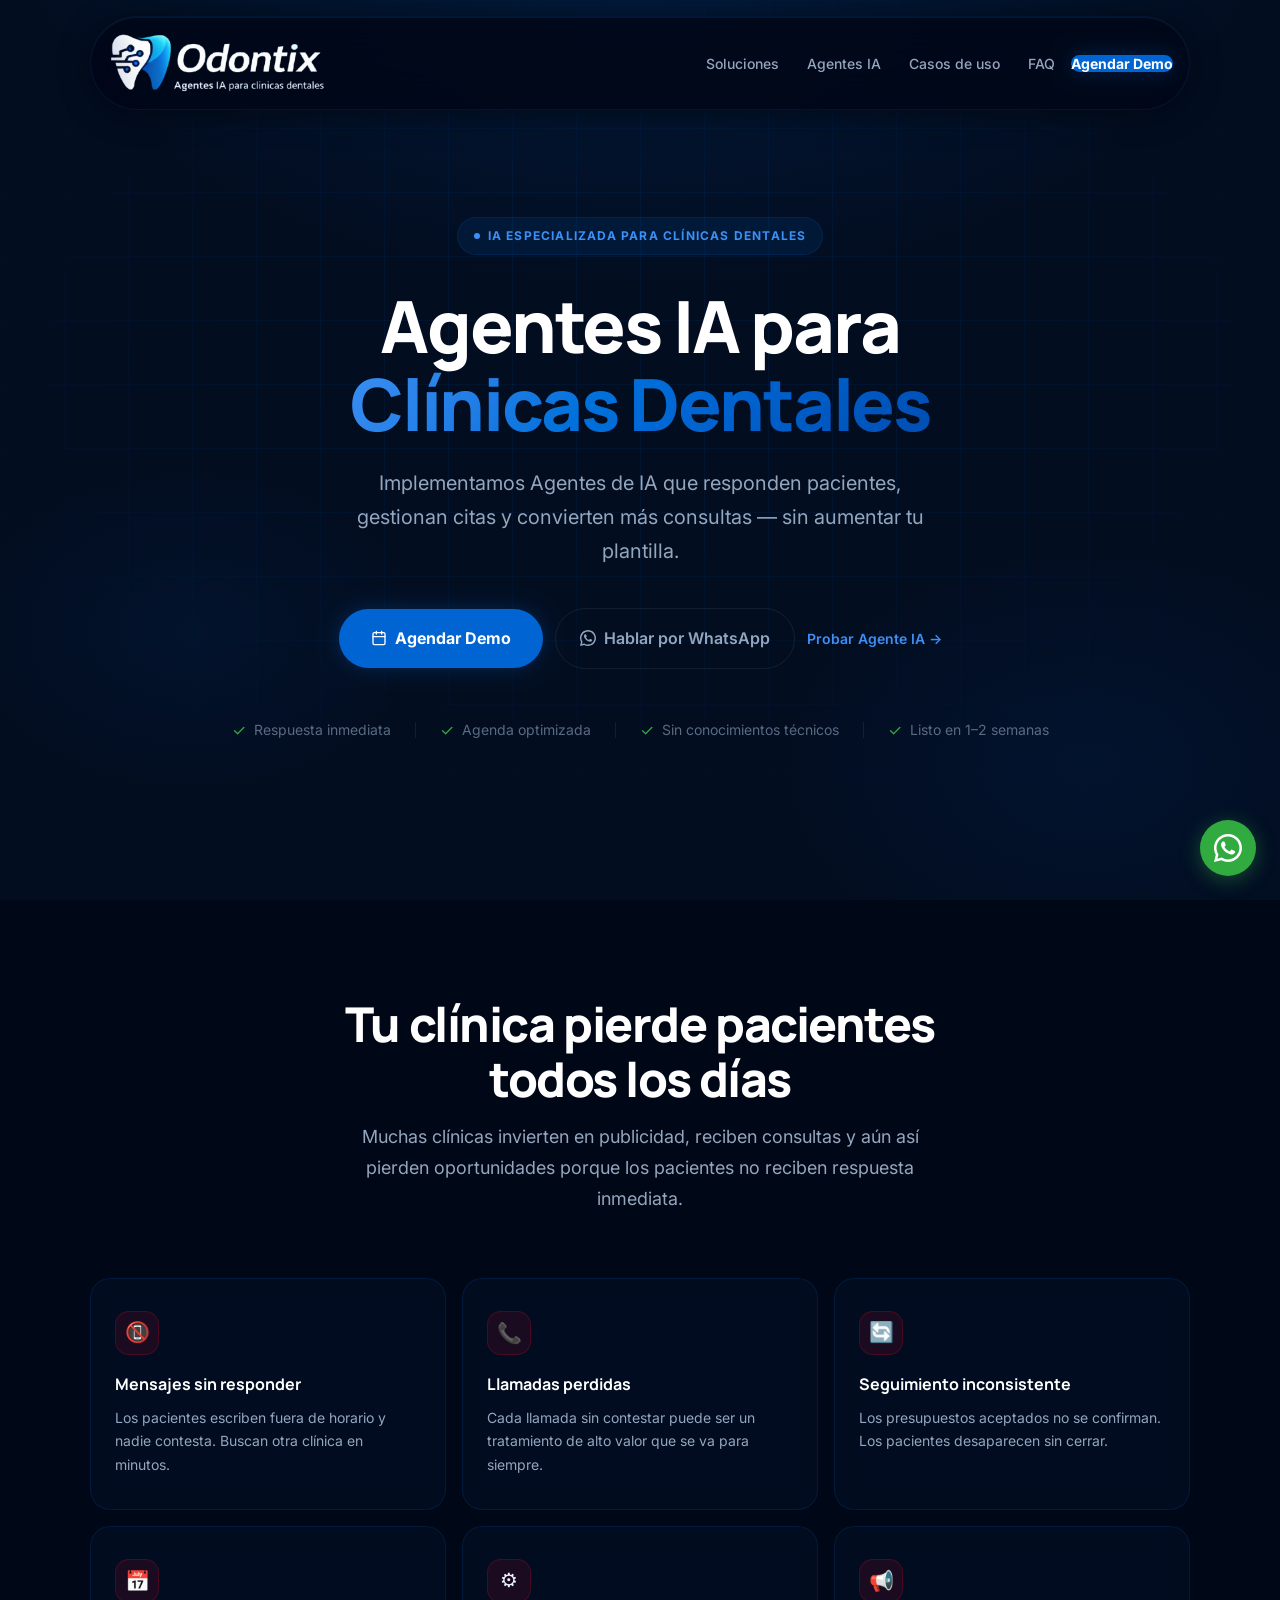
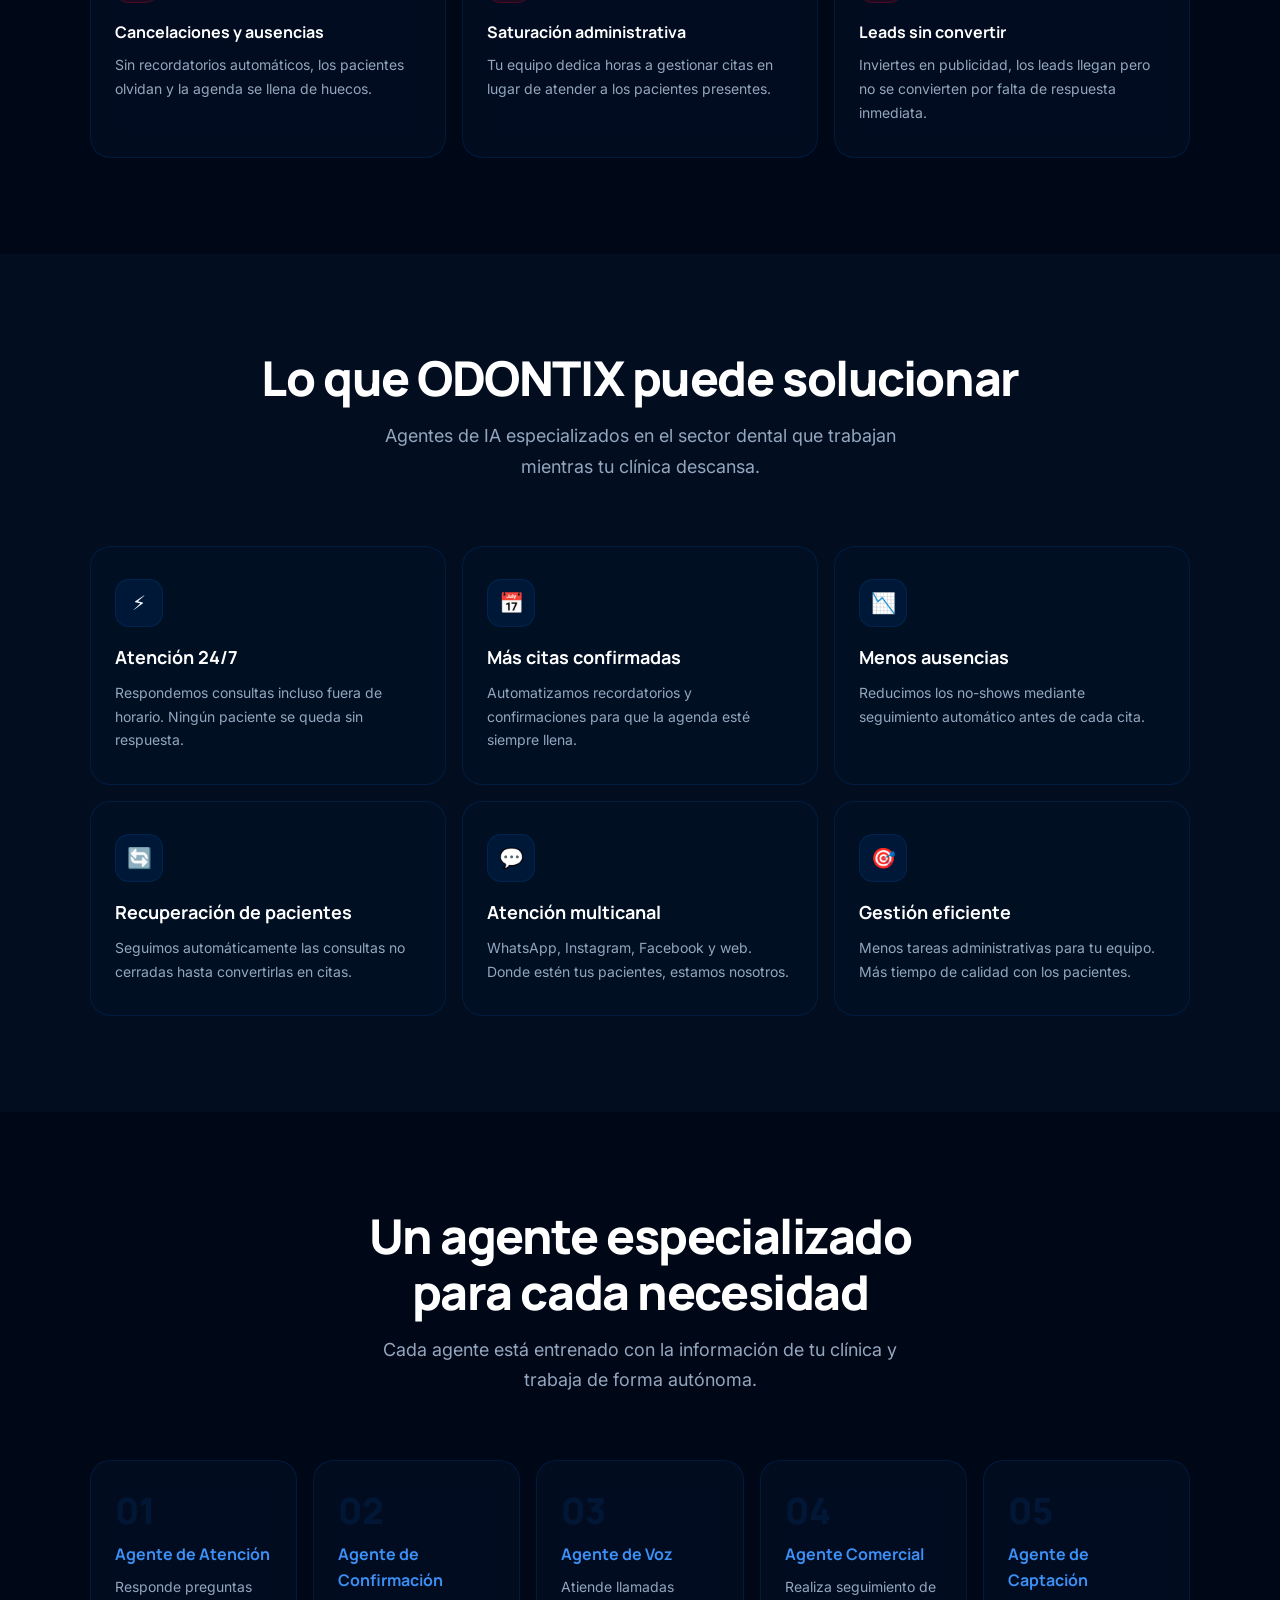
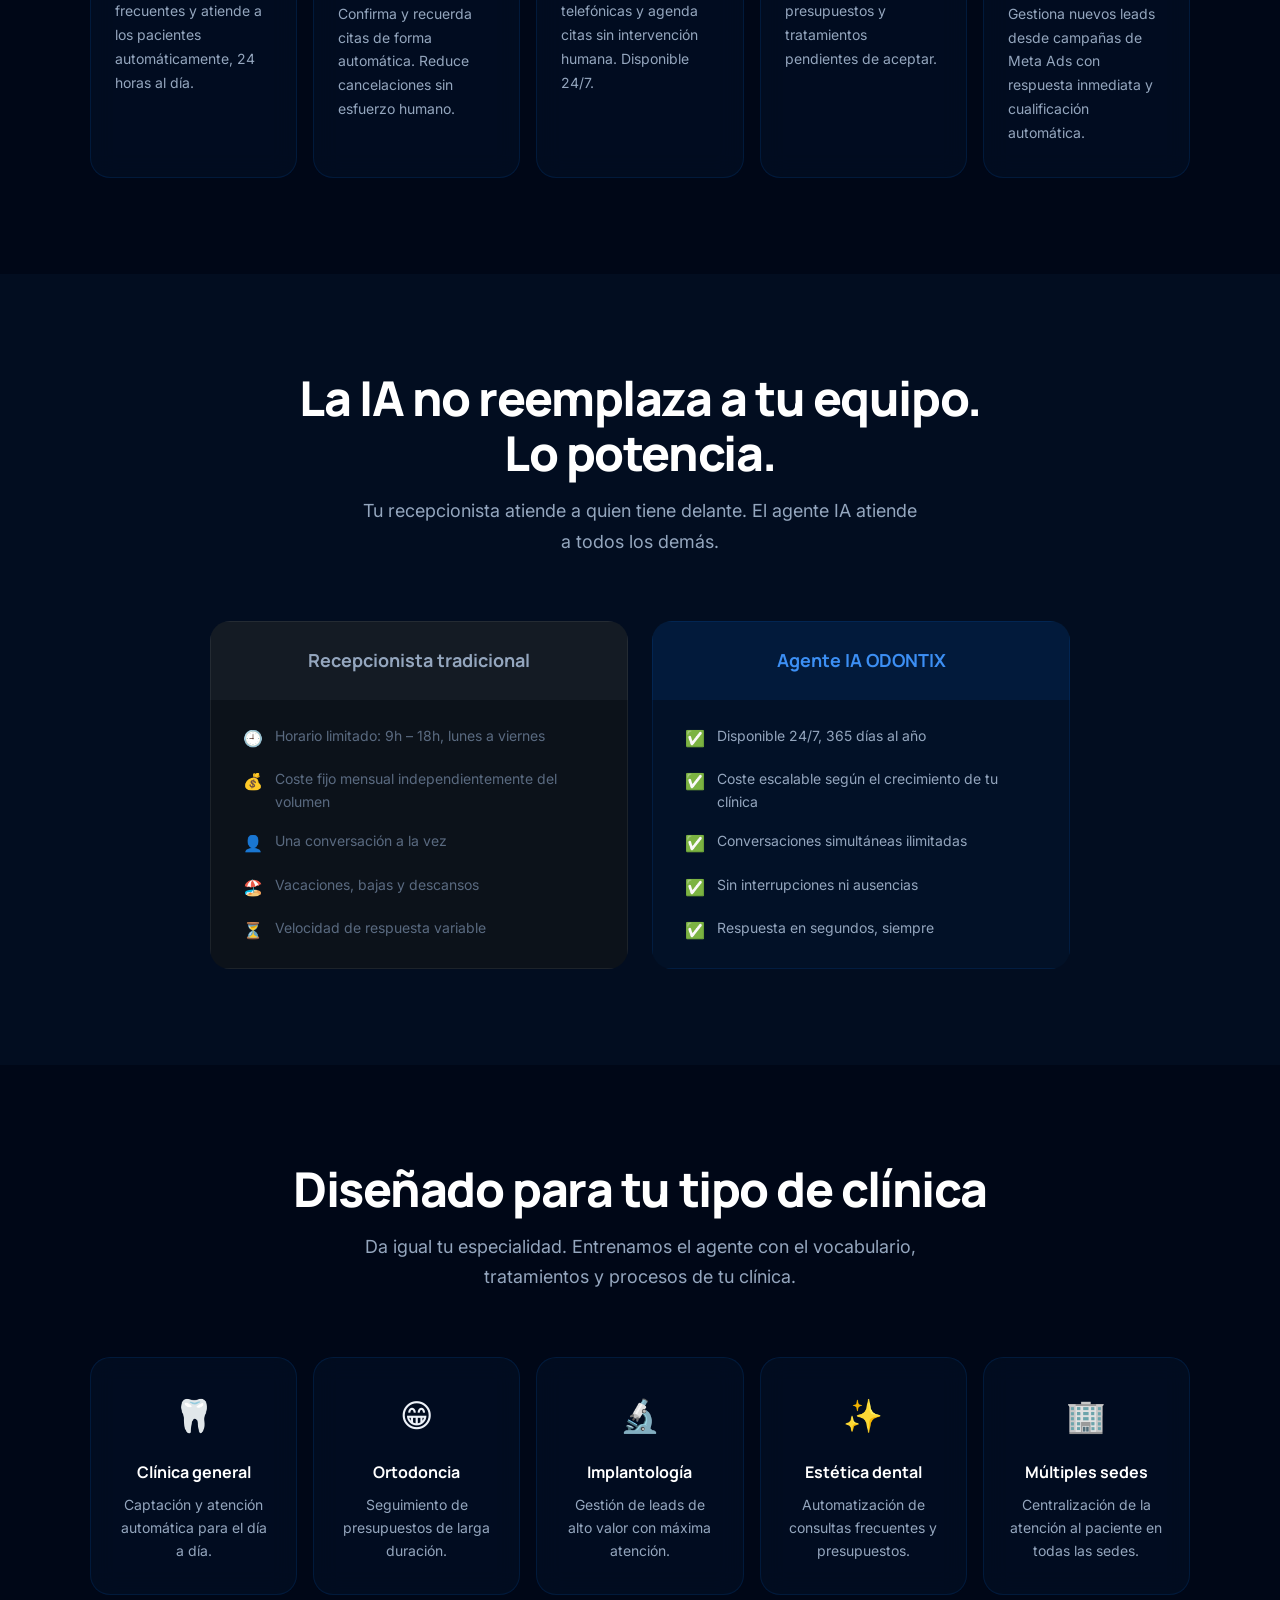
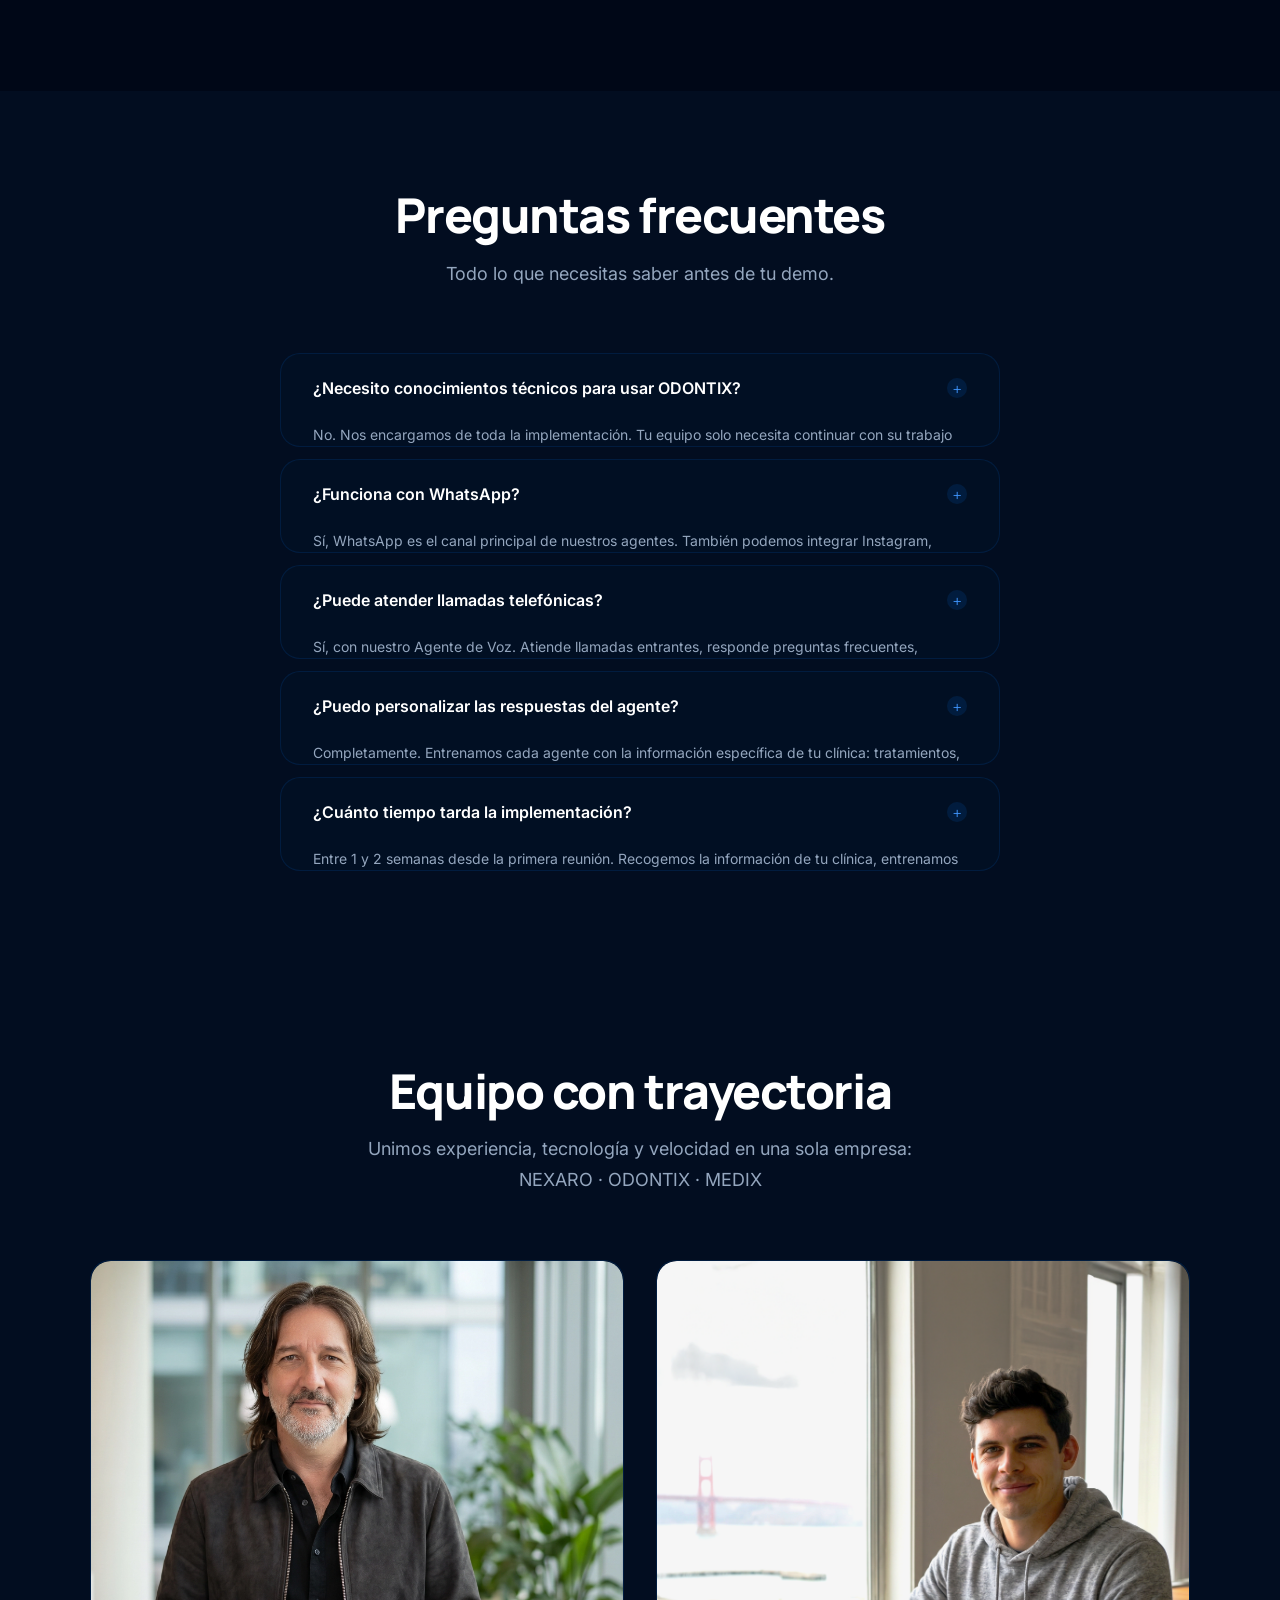
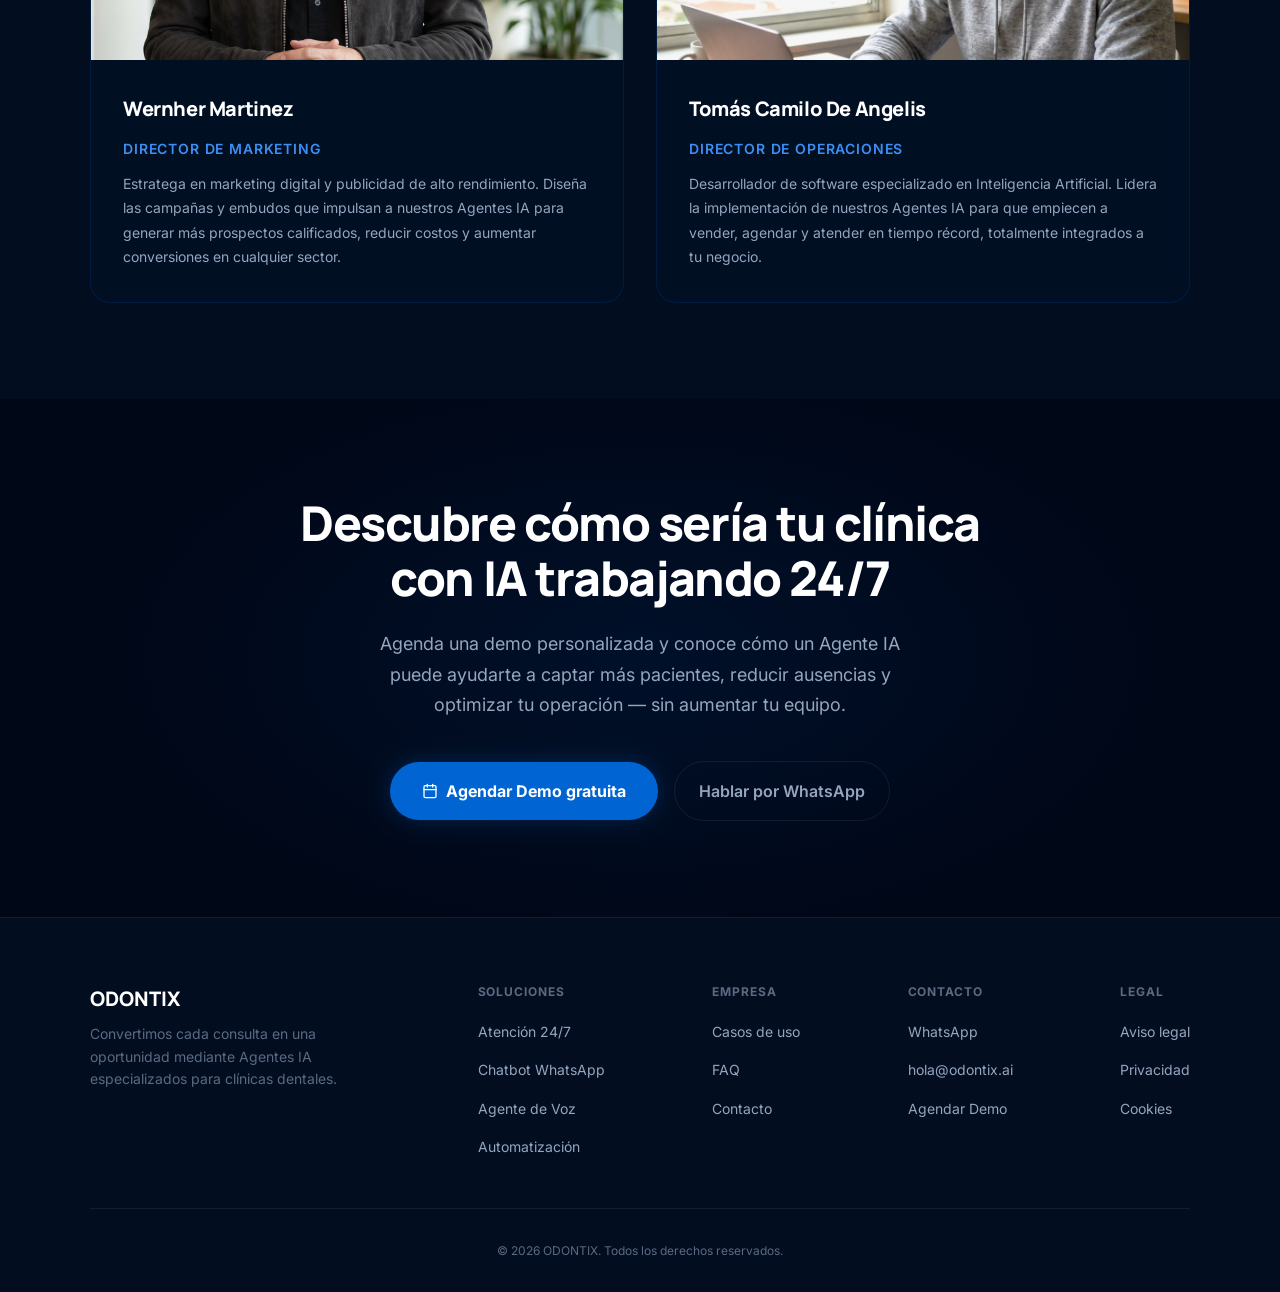
==== index.html @ db200460 "Add service pages: chatbot, agente de voz, automatizacion + update sitemap" ====
<!DOCTYPE html>
<html lang="es">
<head>
  <meta charset="UTF-8" />
  <meta name="viewport" content="width=device-width, initial-scale=1.0" />
  <title>ODONTIX — Agentes IA para Clínicas Dentales | Equipo comercial 24/7</title>
  <meta name="description" content="Implementamos Agentes de IA especializados para clínicas dentales que responden pacientes, gestionan citas y convierten más consultas — sin aumentar tu plantilla." />
  <!-- Google Analytics GA4 -->
  <script async src="https://www.googletagmanager.com/gtag/js?id=G-SQEDR3PP6F"></script>
  <script>
    window.dataLayer = window.dataLayer || [];
    function gtag(){dataLayer.push(arguments);}
    gtag('js', new Date());
    gtag('config', 'G-SQEDR3PP6F');
  </script>
  <meta name="google-site-verification" content="509774c3b77a69b0" />
  <link rel="canonical" href="https://odontix.eu/" />

  <!-- Open Graph -->
  <meta property="og:type" content="website" />
  <meta property="og:url" content="https://odontix.eu/" />
  <meta property="og:title" content="ODONTIX — Agentes IA para Clínicas Dentales" />
  <meta property="og:description" content="Agentes de IA especializados para clínicas dentales: atención 24/7, gestión de citas, reducción de no-shows y captación de pacientes sin aumentar tu plantilla." />
  <meta property="og:image" content="https://odontix.eu/logo.png" />
  <meta name="twitter:card" content="summary_large_image" />
  <meta name="twitter:title" content="ODONTIX — Agentes IA para Clínicas Dentales" />
  <meta name="twitter:description" content="Agentes de IA especializados para clínicas dentales: atención 24/7, gestión de citas y captación de pacientes." />

  <!-- Schema markup -->
  <script type="application/ld+json">
  {
    "@context": "https://schema.org",
    "@graph": [
      {
        "@type": "Organization",
        "name": "ODONTIX",
        "url": "https://odontix.eu",
        "logo": "https://odontix.eu/logo.png",
        "email": "hola@odontix.ai",
        "telephone": "+34682841354",
        "description": "Agentes de Inteligencia Artificial especializados para clínicas dentales. Automatización de atención al paciente, gestión de citas y captación de leads.",
        "sameAs": []
      },
      {
        "@type": "Service",
        "name": "Agentes IA para Clínicas Dentales",
        "provider": { "@type": "Organization", "name": "ODONTIX" },
        "description": "Implementación de Agentes de IA para clínicas dentales: atención 24/7 por WhatsApp, gestión de citas, reducción de cancelaciones y captación de pacientes.",
        "areaServed": { "@type": "Place", "name": "España" },
        "serviceType": "Automatización con Inteligencia Artificial"
      },
      {
        "@type": "FAQPage",
        "mainEntity": [
          {
            "@type": "Question",
            "name": "¿Necesito conocimientos técnicos para usar ODONTIX?",
            "acceptedAnswer": { "@type": "Answer", "text": "No. Nos encargamos de toda la implementación. Tu equipo solo necesita continuar con su trabajo habitual. El agente funciona de forma autónoma desde el primer día." }
          },
          {
            "@type": "Question",
            "name": "¿Funciona con WhatsApp?",
            "acceptedAnswer": { "@type": "Answer", "text": "Sí, WhatsApp es el canal principal de nuestros agentes. También podemos integrar Instagram, Facebook Messenger y el chat de tu web." }
          },
          {
            "@type": "Question",
            "name": "¿Puede atender llamadas telefónicas?",
            "acceptedAnswer": { "@type": "Answer", "text": "Sí, con nuestro Agente de Voz. Atiende llamadas entrantes, responde preguntas frecuentes, agenda citas y escala al equipo humano solo cuando es necesario." }
          },
          {
            "@type": "Question",
            "name": "¿Cuánto tiempo tarda la implementación?",
            "acceptedAnswer": { "@type": "Answer", "text": "Entre 1 y 2 semanas desde la primera reunión. Recogemos la información de tu clínica, entrenamos el agente, lo probamos contigo y lo lanzamos." }
          }
        ]
      }
    ]
  }
  </script>

  <link rel="preconnect" href="https://fonts.googleapis.com" />
  <link href="https://fonts.googleapis.com/css2?family=Manrope:wght@600;700;800&family=Inter:wght@400;500;600;700&display=swap" rel="stylesheet" />
  <link rel="stylesheet" href="styles.css" />
</head>
<body>

  <!-- NAV — N5 Floating pill -->
  <nav id="nav" aria-label="Navegación principal">
    <div class="nav-pill">
      <a href="#" class="nav-logo" aria-label="ODONTIX inicio">
        <img src="logo.png" alt="ODONTIX" class="nav-logo-img" />
      </a>

      <ul class="nav-links" role="list">
        <li><a href="#soluciones">Soluciones</a></li>
        <li><a href="#agentes">Agentes IA</a></li>
        <li><a href="#casos">Casos de uso</a></li>
        <li><a href="#faq">FAQ</a></li>
        <li><a href="#cta-final" class="nav-cta">Agendar Demo</a></li>
      </ul>

      <button class="menu-toggle" id="menuToggle" aria-label="Abrir menú" aria-expanded="false">
        <span></span><span></span><span></span>
      </button>
    </div>

    <div class="mobile-menu" id="mobileMenu" role="menu">
      <a href="#soluciones">Soluciones</a>
      <a href="#agentes">Agentes IA</a>
      <a href="#casos">Casos de uso</a>
      <a href="#faq">FAQ</a>
      <a href="#cta-final" class="nav-cta">Agendar Demo</a>
    </div>
  </nav>

  <!-- HERO -->
  <section id="hero" aria-labelledby="hero-title">
    <div class="hero-content">
      <div class="hero-badge">
        <span class="badge-dot" aria-hidden="true"></span>
        IA especializada para clínicas dentales
      </div>

      <h1 id="hero-title" class="hero-title">
        Agentes IA para<br>
        <span class="accent">Clínicas Dentales</span>
      </h1>

      <p class="hero-sub">
        Implementamos Agentes de IA que responden pacientes, gestionan citas y convierten más consultas — sin aumentar tu plantilla.
      </p>

      <div class="hero-ctas">
        <a href="#cta-final" class="btn-primary">
          <svg width="16" height="16" viewBox="0 0 24 24" fill="none" stroke="currentColor" stroke-width="2" stroke-linecap="round" stroke-linejoin="round" aria-hidden="true"><rect x="3" y="4" width="18" height="18" rx="2"/><path d="M16 2v4M8 2v4M3 10h18"/></svg>
          Agendar Demo
        </a>
        <a href="https://wa.me/34682841354" class="btn-ghost" target="_blank" rel="noopener noreferrer">
          <svg width="16" height="16" viewBox="0 0 24 24" fill="currentColor" aria-hidden="true"><path d="M17.472 14.382c-.297-.149-1.758-.867-2.03-.967-.273-.099-.471-.148-.67.15-.197.297-.767.966-.94 1.164-.173.199-.347.223-.644.075-.297-.15-1.255-.463-2.39-1.475-.883-.788-1.48-1.761-1.653-2.059-.173-.297-.018-.458.13-.606.134-.133.298-.347.446-.52.149-.174.198-.298.298-.497.099-.198.05-.371-.025-.52-.075-.149-.669-1.612-.916-2.207-.242-.579-.487-.5-.669-.51-.173-.008-.371-.01-.57-.01-.198 0-.52.074-.792.372-.272.297-1.04 1.016-1.04 2.479 0 1.462 1.065 2.875 1.213 3.074.149.198 2.096 3.2 5.077 4.487.709.306 1.262.489 1.694.625.712.227 1.36.195 1.871.118.571-.085 1.758-.719 2.006-1.413.248-.694.248-1.289.173-1.413-.074-.124-.272-.198-.57-.347z"/><path d="M12 0C5.373 0 0 5.373 0 12c0 2.127.554 4.122 1.524 5.853L0 24l6.335-1.524A11.945 11.945 0 0 0 12 24c6.627 0 12-5.373 12-12S18.627 0 12 0zm0 21.818a9.818 9.818 0 0 1-5.006-1.371l-.36-.213-3.724.895.91-3.633-.234-.373A9.818 9.818 0 1 1 12 21.818z"/></svg>
          Hablar por WhatsApp
        </a>
        <a href="#agentes" class="btn-text">
          Probar Agente IA →
        </a>
      </div>

      <div class="hero-trust" role="list">
        <div class="trust-item" role="listitem">
          <span class="trust-icon" aria-hidden="true">✓</span>
          Respuesta inmediata
        </div>
        <div class="trust-divider" aria-hidden="true"></div>
        <div class="trust-item" role="listitem">
          <span class="trust-icon" aria-hidden="true">✓</span>
          Agenda optimizada
        </div>
        <div class="trust-divider" aria-hidden="true"></div>
        <div class="trust-item" role="listitem">
          <span class="trust-icon" aria-hidden="true">✓</span>
          Sin conocimientos técnicos
        </div>
        <div class="trust-divider" aria-hidden="true"></div>
        <div class="trust-item" role="listitem">
          <span class="trust-icon" aria-hidden="true">✓</span>
          Listo en 1–2 semanas
        </div>
      </div>
    </div>
  </section>

  <!-- PROBLEMA -->
  <section id="problema" aria-labelledby="problema-title">
    <div class="section-inner">
      <div class="section-header" data-aos>
        <h2 id="problema-title">Tu clínica pierde pacientes<br>todos los días</h2>
        <p>Muchas clínicas invierten en publicidad, reciben consultas y aún así pierden oportunidades porque los pacientes no reciben respuesta inmediata.</p>
      </div>

      <div class="problems-grid">
        <div class="problem-card glass-card" data-aos data-aos-delay="100">
          <div class="problem-icon" aria-hidden="true">📵</div>
          <h3>Mensajes sin responder</h3>
          <p>Los pacientes escriben fuera de horario y nadie contesta. Buscan otra clínica en minutos.</p>
        </div>
        <div class="problem-card glass-card" data-aos data-aos-delay="150">
          <div class="problem-icon" aria-hidden="true">📞</div>
          <h3>Llamadas perdidas</h3>
          <p>Cada llamada sin contestar puede ser un tratamiento de alto valor que se va para siempre.</p>
        </div>
        <div class="problem-card glass-card" data-aos data-aos-delay="200">
          <div class="problem-icon" aria-hidden="true">🔄</div>
          <h3>Seguimiento inconsistente</h3>
          <p>Los presupuestos aceptados no se confirman. Los pacientes desaparecen sin cerrar.</p>
        </div>
        <div class="problem-card glass-card" data-aos data-aos-delay="250">
          <div class="problem-icon" aria-hidden="true">📅</div>
          <h3>Cancelaciones y ausencias</h3>
          <p>Sin recordatorios automáticos, los pacientes olvidan y la agenda se llena de huecos.</p>
        </div>
        <div class="problem-card glass-card" data-aos data-aos-delay="300">
          <div class="problem-icon" aria-hidden="true">⚙️</div>
          <h3>Saturación administrativa</h3>
          <p>Tu equipo dedica horas a gestionar citas en lugar de atender a los pacientes presentes.</p>
        </div>
        <div class="problem-card glass-card" data-aos data-aos-delay="350">
          <div class="problem-icon" aria-hidden="true">📢</div>
          <h3>Leads sin convertir</h3>
          <p>Inviertes en publicidad, los leads llegan pero no se convierten por falta de respuesta inmediata.</p>
        </div>
      </div>
    </div>
  </section>

  <!-- SOLUCIONES -->
  <section id="soluciones" aria-labelledby="soluciones-title">
    <div class="section-inner">
      <div class="section-header" data-aos>
        <h2 id="soluciones-title">Lo que ODONTIX puede solucionar</h2>
        <p>Agentes de IA especializados en el sector dental que trabajan mientras tu clínica descansa.</p>
      </div>

      <div class="solutions-grid">
        <div class="solution-card glass-card" data-aos data-aos-delay="100">
          <div class="solution-icon" aria-hidden="true">⚡</div>
          <h3>Atención 24/7</h3>
          <p>Respondemos consultas incluso fuera de horario. Ningún paciente se queda sin respuesta.</p>
        </div>
        <div class="solution-card glass-card" data-aos data-aos-delay="150">
          <div class="solution-icon" aria-hidden="true">📅</div>
          <h3>Más citas confirmadas</h3>
          <p>Automatizamos recordatorios y confirmaciones para que la agenda esté siempre llena.</p>
        </div>
        <div class="solution-card glass-card" data-aos data-aos-delay="200">
          <div class="solution-icon" aria-hidden="true">📉</div>
          <h3>Menos ausencias</h3>
          <p>Reducimos los no-shows mediante seguimiento automático antes de cada cita.</p>
        </div>
        <div class="solution-card glass-card" data-aos data-aos-delay="250">
          <div class="solution-icon" aria-hidden="true">🔄</div>
          <h3>Recuperación de pacientes</h3>
          <p>Seguimos automáticamente las consultas no cerradas hasta convertirlas en citas.</p>
        </div>
        <div class="solution-card glass-card" data-aos data-aos-delay="300">
          <div class="solution-icon" aria-hidden="true">💬</div>
          <h3>Atención multicanal</h3>
          <p>WhatsApp, Instagram, Facebook y web. Donde estén tus pacientes, estamos nosotros.</p>
        </div>
        <div class="solution-card glass-card" data-aos data-aos-delay="350">
          <div class="solution-icon" aria-hidden="true">🎯</div>
          <h3>Gestión eficiente</h3>
          <p>Menos tareas administrativas para tu equipo. Más tiempo de calidad con los pacientes.</p>
        </div>
      </div>
    </div>
  </section>

  <!-- AGENTES IA -->
  <section id="agentes" aria-labelledby="agentes-title">
    <div class="section-inner">
      <div class="section-header" data-aos>
        <h2 id="agentes-title">Un agente especializado<br>para cada necesidad</h2>
        <p>Cada agente está entrenado con la información de tu clínica y trabaja de forma autónoma.</p>
      </div>

      <div class="agents-grid">
        <div class="agent-card glass-card" data-aos data-aos-delay="100">
          <div class="agent-num" aria-hidden="true">01</div>
          <h3>Agente de Atención</h3>
          <p>Responde preguntas frecuentes y atiende a los pacientes automáticamente, 24 horas al día.</p>
        </div>
        <div class="agent-card glass-card" data-aos data-aos-delay="150">
          <div class="agent-num" aria-hidden="true">02</div>
          <h3>Agente de Confirmación</h3>
          <p>Confirma y recuerda citas de forma automática. Reduce cancelaciones sin esfuerzo humano.</p>
        </div>
        <div class="agent-card glass-card" data-aos data-aos-delay="200">
          <div class="agent-num" aria-hidden="true">03</div>
          <h3>Agente de Voz</h3>
          <p>Atiende llamadas telefónicas y agenda citas sin intervención humana. Disponible 24/7.</p>
        </div>
        <div class="agent-card glass-card" data-aos data-aos-delay="250">
          <div class="agent-num" aria-hidden="true">04</div>
          <h3>Agente Comercial</h3>
          <p>Realiza seguimiento de presupuestos y tratamientos pendientes de aceptar.</p>
        </div>
        <div class="agent-card glass-card" data-aos data-aos-delay="300">
          <div class="agent-num" aria-hidden="true">05</div>
          <h3>Agente de Captación</h3>
          <p>Gestiona nuevos leads desde campañas de Meta Ads con respuesta inmediata y cualificación automática.</p>
        </div>
      </div>
    </div>
  </section>

  <!-- COMPARATIVA -->
  <section id="comparativa" aria-labelledby="comparativa-title">
    <div class="section-inner">
      <div class="section-header" data-aos>
        <h2 id="comparativa-title">La IA no reemplaza a tu equipo.<br>Lo potencia.</h2>
        <p>Tu recepcionista atiende a quien tiene delante. El agente IA atiende a todos los demás.</p>
      </div>

      <div class="comparison-wrap" data-aos>
        <div class="comp-col traditional">
          <div class="comp-header">Recepcionista tradicional</div>
          <div class="comp-body">
            <div class="comp-item">
              <span class="comp-icon" aria-hidden="true">🕘</span>
              <span>Horario limitado: 9h – 18h, lunes a viernes</span>
            </div>
            <div class="comp-item">
              <span class="comp-icon" aria-hidden="true">💰</span>
              <span>Coste fijo mensual independientemente del volumen</span>
            </div>
            <div class="comp-item">
              <span class="comp-icon" aria-hidden="true">👤</span>
              <span>Una conversación a la vez</span>
            </div>
            <div class="comp-item">
              <span class="comp-icon" aria-hidden="true">🏖️</span>
              <span>Vacaciones, bajas y descansos</span>
            </div>
            <div class="comp-item">
              <span class="comp-icon" aria-hidden="true">⏳</span>
              <span>Velocidad de respuesta variable</span>
            </div>
          </div>
        </div>

        <div class="comp-col ai">
          <div class="comp-header">Agente IA ODONTIX</div>
          <div class="comp-body">
            <div class="comp-item">
              <span class="comp-icon" aria-hidden="true">✅</span>
              <span>Disponible 24/7, 365 días al año</span>
            </div>
            <div class="comp-item">
              <span class="comp-icon" aria-hidden="true">✅</span>
              <span>Coste escalable según el crecimiento de tu clínica</span>
            </div>
            <div class="comp-item">
              <span class="comp-icon" aria-hidden="true">✅</span>
              <span>Conversaciones simultáneas ilimitadas</span>
            </div>
            <div class="comp-item">
              <span class="comp-icon" aria-hidden="true">✅</span>
              <span>Sin interrupciones ni ausencias</span>
            </div>
            <div class="comp-item">
              <span class="comp-icon" aria-hidden="true">✅</span>
              <span>Respuesta en segundos, siempre</span>
            </div>
          </div>
        </div>
      </div>
    </div>
  </section>

  <!-- CASOS DE USO -->
  <section id="casos" aria-labelledby="casos-title">
    <div class="section-inner">
      <div class="section-header" data-aos>
        <h2 id="casos-title">Diseñado para tu tipo de clínica</h2>
        <p>Da igual tu especialidad. Entrenamos el agente con el vocabulario, tratamientos y procesos de tu clínica.</p>
      </div>

      <div class="cases-grid">
        <div class="case-card glass-card" data-aos data-aos-delay="100">
          <span class="case-emoji" aria-hidden="true">🦷</span>
          <h3>Clínica general</h3>
          <p>Captación y atención automática para el día a día.</p>
        </div>
        <div class="case-card glass-card" data-aos data-aos-delay="150">
          <span class="case-emoji" aria-hidden="true">😁</span>
          <h3>Ortodoncia</h3>
          <p>Seguimiento de presupuestos de larga duración.</p>
        </div>
        <div class="case-card glass-card" data-aos data-aos-delay="200">
          <span class="case-emoji" aria-hidden="true">🔬</span>
          <h3>Implantología</h3>
          <p>Gestión de leads de alto valor con máxima atención.</p>
        </div>
        <div class="case-card glass-card" data-aos data-aos-delay="250">
          <span class="case-emoji" aria-hidden="true">✨</span>
          <h3>Estética dental</h3>
          <p>Automatización de consultas frecuentes y presupuestos.</p>
        </div>
        <div class="case-card glass-card" data-aos data-aos-delay="300">
          <span class="case-emoji" aria-hidden="true">🏢</span>
          <h3>Múltiples sedes</h3>
          <p>Centralización de la atención al paciente en todas las sedes.</p>
        </div>
      </div>
    </div>
  </section>

  <!-- FAQ -->
  <section id="faq" aria-labelledby="faq-title">
    <div class="section-inner">
      <div class="section-header" data-aos>
        <h2 id="faq-title">Preguntas frecuentes</h2>
        <p>Todo lo que necesitas saber antes de tu demo.</p>
      </div>

      <div class="faq-list" role="list">
        <div class="faq-item" role="listitem">
          <button class="faq-q" aria-expanded="false">
            ¿Necesito conocimientos técnicos para usar ODONTIX?
            <span class="faq-chevron" aria-hidden="true">+</span>
          </button>
          <div class="faq-a" role="region">
            <p>No. Nos encargamos de toda la implementación. Tu equipo solo necesita continuar con su trabajo habitual. El agente funciona de forma autónoma desde el primer día.</p>
          </div>
        </div>

        <div class="faq-item" role="listitem">
          <button class="faq-q" aria-expanded="false">
            ¿Funciona con WhatsApp?
            <span class="faq-chevron" aria-hidden="true">+</span>
          </button>
          <div class="faq-a" role="region">
            <p>Sí, WhatsApp es el canal principal de nuestros agentes. También podemos integrar Instagram, Facebook Messenger y el chat de tu web. Donde estén tus pacientes, estará el agente.</p>
          </div>
        </div>

        <div class="faq-item" role="listitem">
          <button class="faq-q" aria-expanded="false">
            ¿Puede atender llamadas telefónicas?
            <span class="faq-chevron" aria-hidden="true">+</span>
          </button>
          <div class="faq-a" role="region">
            <p>Sí, con nuestro Agente de Voz. Atiende llamadas entrantes, responde preguntas frecuentes, agenda citas y escala al equipo humano solo cuando es necesario.</p>
          </div>
        </div>

        <div class="faq-item" role="listitem">
          <button class="faq-q" aria-expanded="false">
            ¿Puedo personalizar las respuestas del agente?
            <span class="faq-chevron" aria-hidden="true">+</span>
          </button>
          <div class="faq-a" role="region">
            <p>Completamente. Entrenamos cada agente con la información específica de tu clínica: tratamientos, precios, horarios, equipo, protocolo de atención y tono de comunicación.</p>
          </div>
        </div>

        <div class="faq-item" role="listitem">
          <button class="faq-q" aria-expanded="false">
            ¿Cuánto tiempo tarda la implementación?
            <span class="faq-chevron" aria-hidden="true">+</span>
          </button>
          <div class="faq-a" role="region">
            <p>Entre 1 y 2 semanas desde la primera reunión. Recogemos la información de tu clínica, entrenamos el agente, lo probamos contigo y lo lanzamos. Sin complicaciones técnicas de tu parte.</p>
          </div>
        </div>
      </div>
    </div>
  </section>

  <!-- EQUIPO -->
  <section id="equipo" aria-labelledby="equipo-title">
    <div class="section-inner">
      <div class="section-header" data-aos>
        <h2 id="equipo-title">Equipo con trayectoria</h2>
        <p>Unimos experiencia, tecnología y velocidad en una sola empresa: NEXARO · ODONTIX · MEDIX</p>
      </div>

      <div class="team-grid">
        <div class="team-card glass-card" data-aos data-aos-delay="100">
          <div class="team-photo-wrap">
            <img src="Wernher.png" alt="Wernher Martinez — Director de Marketing" class="team-photo" loading="lazy" />
          </div>
          <div class="team-info">
            <h3 class="team-name">Wernher Martinez</h3>
            <span class="team-role">Director de Marketing</span>
            <p class="team-bio">Estratega en marketing digital y publicidad de alto rendimiento. Diseña las campañas y embudos que impulsan a nuestros Agentes IA para generar más prospectos calificados, reducir costos y aumentar conversiones en cualquier sector.</p>
          </div>
        </div>

        <div class="team-card glass-card" data-aos data-aos-delay="200">
          <div class="team-photo-wrap">
            <img src="Tomas.png" alt="Tomás Camilo De Angelis — Director de Operaciones" class="team-photo" loading="lazy" />
          </div>
          <div class="team-info">
            <h3 class="team-name">Tomás Camilo De Angelis</h3>
            <span class="team-role">Director de Operaciones</span>
            <p class="team-bio">Desarrollador de software especializado en Inteligencia Artificial. Lidera la implementación de nuestros Agentes IA para que empiecen a vender, agendar y atender en tiempo récord, totalmente integrados a tu negocio.</p>
          </div>
        </div>
      </div>
    </div>
  </section>

  <!-- CTA FINAL — Ft5 Statement -->
  <section id="cta-final" aria-labelledby="cta-final-title">
    <div class="section-inner">
      <div class="cta-final-inner" data-aos>
        <h2 id="cta-final-title">Descubre cómo sería tu clínica con IA trabajando 24/7</h2>
        <p>Agenda una demo personalizada y conoce cómo un Agente IA puede ayudarte a captar más pacientes, reducir ausencias y optimizar tu operación — sin aumentar tu equipo.</p>
        <div class="cta-final-btns">
          <a href="https://calendly.com/wernher-martinez/30min" target="_blank" rel="noopener noreferrer" class="btn-primary">
            <svg width="16" height="16" viewBox="0 0 24 24" fill="none" stroke="currentColor" stroke-width="2" stroke-linecap="round" stroke-linejoin="round" aria-hidden="true"><rect x="3" y="4" width="18" height="18" rx="2"/><path d="M16 2v4M8 2v4M3 10h18"/></svg>
            Agendar Demo gratuita
          </a>
          <a href="https://wa.me/34682841354" target="_blank" rel="noopener noreferrer" class="btn-ghost">
            Hablar por WhatsApp
          </a>
        </div>
      </div>
    </div>
  </section>

  <!-- FOOTER — Ft5 Statement -->
  <footer>
    <div class="footer-inner">
      <div class="footer-top">
        <div class="footer-brand">
          <h3>ODONTIX</h3>
          <p>Convertimos cada consulta en una oportunidad mediante Agentes IA especializados para clínicas dentales.</p>
        </div>

        <div class="footer-links-col">
          <h4>Soluciones</h4>
          <ul>
            <li><a href="#soluciones">Atención 24/7</a></li>
            <li><a href="/chatbot-dental-whatsapp.html">Chatbot WhatsApp</a></li>
            <li><a href="/agente-de-voz-dental.html">Agente de Voz</a></li>
            <li><a href="/automatizacion-clinica-dental.html">Automatización</a></li>
          </ul>
        </div>

        <div class="footer-links-col">
          <h4>Empresa</h4>
          <ul>
            <li><a href="#casos">Casos de uso</a></li>
            <li><a href="#faq">FAQ</a></li>
            <li><a href="#cta-final">Contacto</a></li>
          </ul>
        </div>

        <div class="footer-links-col">
          <h4>Contacto</h4>
          <ul>
            <li><a href="https://wa.me/34682841354" target="_blank" rel="noopener noreferrer">WhatsApp</a></li>
            <li><a href="mailto:hola@odontix.ai">hola@odontix.ai</a></li>
            <li><a href="#cta-final">Agendar Demo</a></li>
          </ul>
        </div>

        <div class="footer-links-col">
          <h4>Legal</h4>
          <ul>
            <li><a href="/aviso-legal.html">Aviso legal</a></li>
            <li><a href="/politica-de-privacidad.html">Privacidad</a></li>
            <li><a href="/politica-de-cookies.html">Cookies</a></li>
          </ul>
        </div>
      </div>

      <div class="footer-bottom">
        <p>© 2026 ODONTIX. Todos los derechos reservados.</p>
      </div>
    </div>
  </footer>

  <!-- WhatsApp floating button -->
  <a href="https://wa.me/34682841354" class="wa-float" target="_blank" rel="noopener noreferrer" aria-label="Contactar por WhatsApp">
    <svg width="28" height="28" viewBox="0 0 24 24" fill="white" aria-hidden="true"><path d="M17.472 14.382c-.297-.149-1.758-.867-2.03-.967-.273-.099-.471-.148-.67.15-.197.297-.767.966-.94 1.164-.173.199-.347.223-.644.075-.297-.15-1.255-.463-2.39-1.475-.883-.788-1.48-1.761-1.653-2.059-.173-.297-.018-.458.13-.606.134-.133.298-.347.446-.52.149-.174.198-.298.298-.497.099-.198.05-.371-.025-.52-.075-.149-.669-1.612-.916-2.207-.242-.579-.487-.5-.669-.51-.173-.008-.371-.01-.57-.01-.198 0-.52.074-.792.372-.272.297-1.04 1.016-1.04 2.479 0 1.462 1.065 2.875 1.213 3.074.149.198 2.096 3.2 5.077 4.487.709.306 1.262.489 1.694.625.712.227 1.36.195 1.871.118.571-.085 1.758-.719 2.006-1.413.248-.694.248-1.289.173-1.413-.074-.124-.272-.198-.57-.347z"/><path d="M12 0C5.373 0 0 5.373 0 12c0 2.127.554 4.122 1.524 5.853L0 24l6.335-1.524A11.945 11.945 0 0 0 12 24c6.627 0 12-5.373 12-12S18.627 0 12 0zm0 21.818a9.818 9.818 0 0 1-5.006-1.371l-.36-.213-3.724.895.91-3.633-.234-.373A9.818 9.818 0 1 1 12 21.818z"/></svg>
  </a>

  <script src="script.js"></script>
</body>
</html>
---- styles.css ----
/* Hallmark · pre-emit critique: P5 H5 E5 S5 R4 V5 */

@import url('tokens.css');

/* ── Reset ── */
*, *::before, *::after { box-sizing: border-box; margin: 0; padding: 0; }
html { overflow-x: clip; scroll-behavior: smooth; }

body {
  font-family: var(--font-body);
  background: var(--color-bg);
  color: var(--color-text);
  overflow-x: clip;
  line-height: 1.65;
  -webkit-font-smoothing: antialiased;
}

:focus-visible {
  outline: 2px solid var(--color-focus);
  outline-offset: 3px;
  border-radius: 3px;
}

::selection { background: oklch(52% 0.19 255 / 0.3); }

::-webkit-scrollbar { width: 5px; }
::-webkit-scrollbar-track { background: var(--color-bg); }
::-webkit-scrollbar-thumb { background: var(--color-accent-2); border-radius: 4px; }

/* ══════════════ NAV — N5 Floating pill ══════════════ */
#nav {
  position: fixed;
  top: var(--space-4);
  left: 50%;
  transform: translateX(-50%);
  z-index: 1000;
  width: calc(100% - var(--space-8));
  max-width: 1100px;
}

.nav-pill {
  display: flex;
  align-items: center;
  gap: var(--space-6);
  background: oklch(13% 0.04 255 / 0.85);
  backdrop-filter: blur(20px);
  -webkit-backdrop-filter: blur(20px);
  border: 1px solid var(--color-border);
  border-radius: var(--radius-full);
  padding: var(--space-3) var(--space-4);
  box-shadow: var(--shadow), inset 0 1px 0 oklch(100% 0 0 / 0.05);
}

.nav-logo {
  display: flex;
  align-items: center;
  gap: var(--space-2);
  text-decoration: none;
  flex-shrink: 0;
}

.nav-logo-mark {
  width: 32px;
  height: 32px;
  background: var(--color-accent);
  border-radius: var(--radius-sm);
  display: flex;
  align-items: center;
  justify-content: center;
  box-shadow: var(--glow-sm);
}

.nav-logo-mark svg { display: block; }

.nav-logo-img {
  height: 68px;
  width: auto;
  max-width: 220px;
  object-fit: contain;
  display: block;
}

.nav-links {
  display: flex;
  list-style: none;
  gap: var(--space-1);
  margin-left: auto;
}

.nav-links a {
  color: var(--color-text-2);
  text-decoration: none;
  font-size: var(--text-sm);
  font-weight: 500;
  padding: var(--space-2) var(--space-3);
  border-radius: var(--radius-full);
  transition: color var(--dur-base) var(--ease-out), background var(--dur-base) var(--ease-out);
}

.nav-links a:hover { color: var(--color-white); background: var(--color-border); }

.nav-cta {
  background: var(--color-accent);
  color: var(--color-white) !important;
  font-weight: 700 !important;
  padding: var(--space-2) var(--space-5) !important;
  border-radius: var(--radius-full) !important;
  box-shadow: var(--glow-sm);
  transition: background var(--dur-base) var(--ease-out), transform var(--dur-fast) var(--ease-out), box-shadow var(--dur-base) var(--ease-out) !important;
}

.nav-cta:hover {
  background: var(--color-accent-light) !important;
  transform: translateY(-1px);
  box-shadow: var(--glow) !important;
}

.menu-toggle {
  display: none;
  flex-direction: column;
  gap: 5px;
  background: none;
  border: none;
  cursor: pointer;
  padding: var(--space-2);
  margin-left: auto;
}

.menu-toggle span {
  display: block;
  width: 22px;
  height: 2px;
  background: var(--color-text);
  border-radius: 2px;
  transition: transform var(--dur-base) var(--ease-out), opacity var(--dur-base) var(--ease-out);
}

.mobile-menu {
  display: none;
  flex-direction: column;
  gap: var(--space-1);
  padding: var(--space-4) 0 var(--space-3);
  border-top: 1px solid var(--color-border);
  margin-top: var(--space-3);
}

.mobile-menu a {
  color: var(--color-text-2);
  text-decoration: none;
  font-size: var(--text-base);
  font-weight: 500;
  padding: var(--space-3) 0;
  transition: color var(--dur-base) var(--ease-out);
}

.mobile-menu a:hover { color: var(--color-white); }
.mobile-menu .nav-cta { padding: var(--space-3) var(--space-6) !important; text-align: center; }
.mobile-menu.open { display: flex; }

/* ══════════════ HERO ══════════════ */
#hero {
  position: relative;
  min-height: 100vh;
  display: flex;
  align-items: center;
  justify-content: center;
  padding: 140px var(--space-6) var(--space-20);
  overflow: hidden;
}

/* Gradient mesh background */
#hero::before {
  content: '';
  position: absolute;
  inset: 0;
  background:
    radial-gradient(ellipse 70% 60% at 50% -10%, oklch(52% 0.19 255 / 0.18), transparent 70%),
    radial-gradient(ellipse 40% 40% at 85% 85%, oklch(44% 0.18 255 / 0.10), transparent 60%),
    radial-gradient(ellipse 30% 30% at 15% 70%, oklch(52% 0.19 255 / 0.07), transparent 60%);
  pointer-events: none;
  animation: heroDrift 12s ease-in-out infinite alternate;
}

/* Subtle grid */
#hero::after {
  content: '';
  position: absolute;
  inset: 0;
  background-image:
    linear-gradient(var(--color-border) 1px, transparent 1px),
    linear-gradient(90deg, var(--color-border) 1px, transparent 1px);
  background-size: 64px 64px;
  mask-image: radial-gradient(ellipse 80% 70% at 50% 40%, black 20%, transparent 80%);
  pointer-events: none;
  opacity: 0.6;
}

@keyframes heroDrift {
  0%   { opacity: 0.8; }
  100% { opacity: 1; }
}

.hero-content {
  position: relative;
  z-index: 1;
  text-align: center;
  max-width: 820px;
  overflow-wrap: anywhere;
  min-width: 0;
}

.hero-badge {
  display: inline-flex;
  align-items: center;
  gap: var(--space-2);
  background: oklch(52% 0.19 255 / 0.12);
  border: 1px solid var(--color-border);
  color: var(--color-accent-light);
  font-size: var(--text-xs);
  font-weight: 700;
  letter-spacing: 0.1em;
  text-transform: uppercase;
  padding: var(--space-2) var(--space-4);
  border-radius: var(--radius-full);
  margin-bottom: var(--space-8);
}

.badge-dot {
  width: 6px;
  height: 6px;
  background: var(--color-accent-light);
  border-radius: 50%;
  animation: pulseDot 2s ease-in-out infinite;
}

@keyframes pulseDot {
  0%, 100% { opacity: 1; transform: scale(1); }
  50%       { opacity: 0.4; transform: scale(0.7); }
}

.hero-title {
  font-family: var(--font-display);
  font-size: var(--text-display);
  font-weight: 800;
  line-height: 1.08;
  letter-spacing: -0.03em;
  color: var(--color-white);
  margin-bottom: var(--space-6);
  overflow-wrap: anywhere;
  min-width: 0;
}

.hero-title .accent {
  background: linear-gradient(135deg, var(--color-accent-light) 0%, var(--color-accent) 60%, oklch(44% 0.18 255) 100%);
  -webkit-background-clip: text;
  -webkit-text-fill-color: transparent;
  background-clip: text;
}

.hero-sub {
  font-size: clamp(var(--text-base), 2vw, var(--text-xl));
  color: var(--color-text-2);
  max-width: 600px;
  margin: 0 auto var(--space-10);
  line-height: 1.7;
}

.hero-ctas {
  display: flex;
  align-items: center;
  justify-content: center;
  gap: var(--space-3);
  flex-wrap: wrap;
  margin-bottom: var(--space-12);
}

/* ── Buttons ── */
.btn-primary {
  display: inline-flex;
  align-items: center;
  gap: var(--space-2);
  background: var(--color-accent);
  color: var(--color-white);
  font-family: var(--font-body);
  font-size: var(--text-base);
  font-weight: 700;
  padding: var(--space-4) var(--space-8);
  border-radius: var(--radius-full);
  text-decoration: none;
  border: none;
  cursor: pointer;
  box-shadow: var(--glow-sm);
  transition: background var(--dur-base) var(--ease-out), transform var(--dur-fast) var(--ease-out), box-shadow var(--dur-base) var(--ease-out);
  white-space: nowrap;
}

.btn-primary:hover {
  background: var(--color-accent-light);
  transform: translateY(-2px);
  box-shadow: var(--glow);
}

.btn-primary:active { transform: translateY(0); }
.btn-primary:focus-visible { outline: 2px solid var(--color-focus); outline-offset: 3px; }
.btn-primary:disabled { opacity: 0.5; cursor: not-allowed; }

.btn-ghost {
  display: inline-flex;
  align-items: center;
  gap: var(--space-2);
  background: transparent;
  color: var(--color-text-2);
  font-family: var(--font-body);
  font-size: var(--text-base);
  font-weight: 600;
  padding: var(--space-4) var(--space-6);
  border-radius: var(--radius-full);
  text-decoration: none;
  border: 1px solid var(--color-border-2);
  cursor: pointer;
  transition: color var(--dur-base) var(--ease-out), border-color var(--dur-base) var(--ease-out), transform var(--dur-fast) var(--ease-out);
  white-space: nowrap;
}

.btn-ghost:hover {
  color: var(--color-white);
  border-color: var(--color-border);
  transform: translateY(-1px);
}

.btn-text {
  display: inline-flex;
  align-items: center;
  gap: var(--space-2);
  color: var(--color-accent-light);
  font-size: var(--text-sm);
  font-weight: 600;
  text-decoration: none;
  transition: gap var(--dur-base) var(--ease-out), opacity var(--dur-base) var(--ease-out);
  white-space: nowrap;
}

.btn-text:hover { opacity: 0.8; gap: var(--space-3); }

/* Hero trust strip */
.hero-trust {
  display: flex;
  align-items: center;
  justify-content: center;
  gap: var(--space-6);
  flex-wrap: wrap;
}

.trust-item {
  display: flex;
  align-items: center;
  gap: var(--space-2);
  font-size: var(--text-sm);
  color: var(--color-text-3);
}

.trust-icon {
  color: var(--color-success);
  font-size: var(--text-base);
}

.trust-divider {
  width: 1px;
  height: 16px;
  background: var(--color-border-2);
}

/* ══════════════ SECTION COMMONS ══════════════ */
section { padding: var(--space-24) var(--space-6); }
section:nth-child(even) { background: var(--color-bg-2); }

.section-inner {
  max-width: 1100px;
  margin: 0 auto;
}

.section-header {
  text-align: center;
  margin-bottom: var(--space-16);
}

.section-header h2 {
  font-family: var(--font-display);
  font-size: var(--text-display-s);
  font-weight: 800;
  color: var(--color-white);
  letter-spacing: -0.03em;
  line-height: 1.15;
  margin-bottom: var(--space-4);
  overflow-wrap: anywhere;
  min-width: 0;
}

.section-header p {
  font-size: var(--text-lg);
  color: var(--color-text-2);
  max-width: 560px;
  margin: 0 auto;
  line-height: 1.7;
}

/* ── Glass card ── */
.glass-card {
  background: oklch(18% 0.05 255 / 0.6);
  border: 1px solid var(--color-border);
  border-radius: var(--radius-lg);
  backdrop-filter: blur(12px);
  -webkit-backdrop-filter: blur(12px);
  transition: border-color var(--dur-slow) var(--ease-out), transform var(--dur-slow) var(--ease-out), box-shadow var(--dur-slow) var(--ease-out);
}

.glass-card:hover {
  border-color: oklch(52% 0.19 255 / 0.35);
  transform: translateY(-4px);
  box-shadow: var(--glow-sm);
}

/* ══════════════ PROBLEMA ══════════════ */
#problema { background: var(--color-bg); }

.problem-intro {
  font-size: var(--text-lg);
  color: var(--color-text-2);
  max-width: 640px;
  margin: 0 auto var(--space-16);
  text-align: center;
  line-height: 1.7;
}

.problems-grid {
  display: grid;
  grid-template-columns: repeat(auto-fit, minmax(min(280px, 100%), 1fr));
  gap: var(--space-4);
}

.problem-card {
  padding: var(--space-8) var(--space-6);
}

.problem-icon {
  width: 44px;
  height: 44px;
  background: oklch(55% 0.22 25 / 0.12);
  border: 1px solid oklch(55% 0.22 25 / 0.25);
  border-radius: var(--radius);
  display: flex;
  align-items: center;
  justify-content: center;
  margin-bottom: var(--space-4);
  font-size: var(--text-xl);
}

.problem-card h3 {
  font-family: var(--font-display);
  font-size: var(--text-base);
  font-weight: 700;
  color: var(--color-white);
  margin-bottom: var(--space-2);
}

.problem-card p {
  font-size: var(--text-sm);
  color: var(--color-text-2);
  line-height: 1.7;
}

/* ══════════════ SOLUCIONES ══════════════ */
.solutions-grid {
  display: grid;
  grid-template-columns: repeat(auto-fit, minmax(min(300px, 100%), 1fr));
  gap: var(--space-4);
}

.solution-card {
  padding: var(--space-8) var(--space-6);
}

.solution-icon {
  width: 48px;
  height: 48px;
  background: oklch(52% 0.19 255 / 0.12);
  border: 1px solid var(--color-border);
  border-radius: var(--radius);
  display: flex;
  align-items: center;
  justify-content: center;
  margin-bottom: var(--space-4);
  font-size: var(--text-xl);
  transition: box-shadow var(--dur-slow) var(--ease-out);
}

.solution-card:hover .solution-icon { box-shadow: var(--glow-sm); }

.solution-card h3 {
  font-family: var(--font-display);
  font-size: var(--text-lg);
  font-weight: 700;
  color: var(--color-white);
  margin-bottom: var(--space-2);
}

.solution-card p {
  font-size: var(--text-sm);
  color: var(--color-text-2);
  line-height: 1.7;
}

/* ══════════════ AGENTES IA ══════════════ */
#agentes { background: var(--color-bg); }

.agents-grid {
  display: grid;
  grid-template-columns: repeat(auto-fit, minmax(min(200px, 100%), 1fr));
  gap: var(--space-4);
}

.agent-card {
  padding: var(--space-8) var(--space-6);
  position: relative;
  overflow: hidden;
}

.agent-card::before {
  content: '';
  position: absolute;
  top: 0; left: 0; right: 0;
  height: 2px;
  background: linear-gradient(90deg, transparent, var(--color-accent), transparent);
  opacity: 0;
  transition: opacity var(--dur-slow) var(--ease-out);
}

.agent-card:hover::before { opacity: 1; }

.agent-num {
  font-family: var(--font-display);
  font-size: var(--text-4xl);
  font-weight: 800;
  color: oklch(52% 0.19 255 / 0.12);
  line-height: 1;
  margin-bottom: var(--space-3);
}

.agent-card h3 {
  font-family: var(--font-display);
  font-size: var(--text-base);
  font-weight: 700;
  color: var(--color-accent-light);
  margin-bottom: var(--space-2);
}

.agent-card p {
  font-size: var(--text-sm);
  color: var(--color-text-2);
  line-height: 1.7;
}

/* ══════════════ COMPARATIVA ══════════════ */
#comparativa { background: var(--color-bg-2); }

.comparison-wrap {
  display: grid;
  grid-template-columns: 1fr 1fr;
  gap: var(--space-6);
  max-width: 860px;
  margin: 0 auto;
}

.comp-col {
  border-radius: var(--radius-lg);
  overflow: hidden;
}

.comp-header {
  padding: var(--space-6) var(--space-8);
  text-align: center;
  font-family: var(--font-display);
  font-size: var(--text-lg);
  font-weight: 700;
}

.comp-col.traditional .comp-header {
  background: oklch(22% 0.02 255);
  color: var(--color-text-2);
  border: 1px solid var(--color-border-2);
  border-bottom: none;
}

.comp-col.ai .comp-header {
  background: oklch(52% 0.19 255 / 0.15);
  color: var(--color-accent-light);
  border: 1px solid var(--color-border);
  border-bottom: none;
  box-shadow: var(--glow-sm);
}

.comp-body {
  padding: var(--space-6) var(--space-8);
  display: flex;
  flex-direction: column;
  gap: var(--space-4);
}

.comp-col.traditional .comp-body {
  background: oklch(18% 0.02 255);
  border: 1px solid var(--color-border-2);
  border-top: none;
}

.comp-col.ai .comp-body {
  background: oklch(18% 0.05 255);
  border: 1px solid var(--color-border);
  border-top: none;
}

.comp-item {
  display: flex;
  align-items: flex-start;
  gap: var(--space-3);
  font-size: var(--text-sm);
}

.comp-col.traditional .comp-item { color: var(--color-text-3); }
.comp-col.ai .comp-item { color: var(--color-text-2); }

.comp-icon {
  flex-shrink: 0;
  font-size: var(--text-base);
  margin-top: 1px;
}

/* ══════════════ CASOS DE USO ══════════════ */
#casos { background: var(--color-bg); }

.cases-grid {
  display: grid;
  grid-template-columns: repeat(auto-fit, minmax(min(200px, 100%), 1fr));
  gap: var(--space-4);
}

.case-card {
  padding: var(--space-8) var(--space-6);
  text-align: center;
}

.case-emoji {
  font-size: 2rem;
  margin-bottom: var(--space-4);
  display: block;
}

.case-card h3 {
  font-family: var(--font-display);
  font-size: var(--text-base);
  font-weight: 700;
  color: var(--color-white);
  margin-bottom: var(--space-2);
}

.case-card p {
  font-size: var(--text-sm);
  color: var(--color-text-2);
  line-height: 1.65;
}

/* ══════════════ FAQ ══════════════ */
#faq { background: var(--color-bg-2); }

.faq-list {
  max-width: 720px;
  margin: 0 auto;
  display: flex;
  flex-direction: column;
  gap: var(--space-3);
}

.faq-item {
  background: oklch(18% 0.05 255 / 0.6);
  border: 1px solid var(--color-border);
  border-radius: var(--radius-lg);
  overflow: hidden;
  transition: border-color var(--dur-slow) var(--ease-out);
}

.faq-item.open { border-color: oklch(52% 0.19 255 / 0.35); }

.faq-q {
  width: 100%;
  text-align: left;
  background: none;
  border: none;
  padding: var(--space-6) var(--space-8);
  font-family: var(--font-body);
  font-size: var(--text-base);
  font-weight: 600;
  color: var(--color-white);
  cursor: pointer;
  display: flex;
  justify-content: space-between;
  align-items: center;
  gap: var(--space-4);
  transition: color var(--dur-base) var(--ease-out);
}

.faq-q:hover { color: var(--color-accent-light); }

.faq-chevron {
  flex-shrink: 0;
  width: 20px;
  height: 20px;
  background: var(--color-border);
  border-radius: 50%;
  display: flex;
  align-items: center;
  justify-content: center;
  font-size: var(--text-base);
  font-weight: 300;
  color: var(--color-accent-light);
  transition: transform var(--dur-slow) var(--ease-out), background var(--dur-base) var(--ease-out);
  line-height: 1;
}

.faq-item.open .faq-chevron { transform: rotate(45deg); background: oklch(52% 0.19 255 / 0.2); }

.faq-a {
  display: grid;
  grid-template-rows: 0fr;
  transition: grid-template-rows var(--dur-slow) var(--ease-out);
}

.faq-item.open .faq-a { grid-template-rows: 1fr; }

.faq-a p {
  min-height: 0;
  overflow: hidden;
  padding: 0 var(--space-8) var(--space-6);
  font-size: var(--text-sm);
  color: var(--color-text-2);
  line-height: 1.8;
}

/* ══════════════ EQUIPO ══════════════ */
#equipo { background: var(--color-bg-2); }

.team-grid {
  display: grid;
  grid-template-columns: repeat(auto-fit, minmax(min(320px, 100%), 1fr));
  gap: var(--space-8);
}

.team-card {
  display: flex;
  flex-direction: column;
  overflow: hidden;
}

.team-photo-wrap {
  width: 100%;
  aspect-ratio: 4 / 3;
  overflow: hidden;
  border-radius: var(--radius-lg) var(--radius-lg) 0 0;
}

.team-photo {
  width: 100%;
  height: 100%;
  object-fit: cover;
  object-position: center top;
  display: block;
  transition: transform var(--dur-slow) var(--ease-out);
}

.team-card:hover .team-photo { transform: scale(1.03); }

.team-info {
  padding: var(--space-8);
  display: flex;
  flex-direction: column;
  gap: var(--space-3);
}

.team-name {
  font-family: var(--font-display);
  font-size: var(--text-xl);
  font-weight: 800;
  color: var(--color-white);
  letter-spacing: -0.02em;
}

.team-role {
  font-size: var(--text-sm);
  font-weight: 600;
  color: var(--color-accent-light);
  text-transform: uppercase;
  letter-spacing: 0.06em;
}

.team-bio {
  font-size: var(--text-sm);
  color: var(--color-text-2);
  line-height: 1.75;
}

/* ══════════════ CTA FINAL — Ft5 Statement ══════════════ */
#cta-final {
  background: var(--color-bg);
  position: relative;
  overflow: hidden;
}

#cta-final::before {
  content: '';
  position: absolute;
  inset: 0;
  background: radial-gradient(ellipse 60% 80% at 50% 50%, oklch(52% 0.19 255 / 0.10), transparent 70%);
  pointer-events: none;
}

.cta-final-inner {
  position: relative;
  z-index: 1;
  text-align: center;
  max-width: 760px;
  margin: 0 auto;
}

.cta-final-inner h2 {
  font-family: var(--font-display);
  font-size: var(--text-display-s);
  font-weight: 800;
  color: var(--color-white);
  letter-spacing: -0.03em;
  line-height: 1.15;
  margin-bottom: var(--space-6);
  overflow-wrap: anywhere;
  min-width: 0;
}

.cta-final-inner p {
  font-size: var(--text-lg);
  color: var(--color-text-2);
  line-height: 1.7;
  margin-bottom: var(--space-10);
  max-width: 560px;
  margin-left: auto;
  margin-right: auto;
}

.cta-final-btns {
  display: flex;
  align-items: center;
  justify-content: center;
  gap: var(--space-4);
  flex-wrap: wrap;
}

/* ══════════════ FOOTER — Ft5 Statement ══════════════ */
footer {
  background: var(--color-bg-2);
  border-top: 1px solid var(--color-border-2);
  padding: var(--space-16) var(--space-6) var(--space-8);
}

.footer-inner {
  max-width: 1100px;
  margin: 0 auto;
}

.footer-top {
  display: flex;
  align-items: flex-start;
  justify-content: space-between;
  gap: var(--space-12);
  padding-bottom: var(--space-12);
  border-bottom: 1px solid var(--color-border-2);
  margin-bottom: var(--space-8);
  flex-wrap: wrap;
}

.footer-brand h3 {
  font-family: var(--font-display);
  font-size: var(--text-xl);
  font-weight: 800;
  color: var(--color-white);
  margin-bottom: var(--space-2);
}

.footer-brand p {
  font-size: var(--text-sm);
  color: var(--color-text-3);
  max-width: 280px;
  line-height: 1.6;
}

.footer-links-col h4 {
  font-size: var(--text-xs);
  font-weight: 700;
  letter-spacing: 0.08em;
  text-transform: uppercase;
  color: var(--color-text-3);
  margin-bottom: var(--space-4);
}

.footer-links-col ul {
  list-style: none;
  display: flex;
  flex-direction: column;
  gap: var(--space-3);
}

.footer-links-col a {
  font-size: var(--text-sm);
  color: var(--color-text-2);
  text-decoration: none;
  transition: color var(--dur-base) var(--ease-out);
}

.footer-links-col a:hover { color: var(--color-accent-light); }

.footer-bottom {
  text-align: center;
  font-size: var(--text-xs);
  color: var(--color-text-3);
}

/* ══════════════ AOS Animations ══════════════ */
[data-aos] {
  opacity: 0;
  transform: translateY(20px);
  transition: opacity var(--dur-slow) var(--ease-out), transform var(--dur-slow) var(--ease-out);
}

[data-aos].aos-animated {
  opacity: 1;
  transform: translateY(0);
}

[data-aos][data-aos-delay="100"] { transition-delay: 0.1s; }
[data-aos][data-aos-delay="150"] { transition-delay: 0.15s; }
[data-aos][data-aos-delay="200"] { transition-delay: 0.2s; }
[data-aos][data-aos-delay="250"] { transition-delay: 0.25s; }
[data-aos][data-aos-delay="300"] { transition-delay: 0.3s; }
[data-aos][data-aos-delay="350"] { transition-delay: 0.35s; }
[data-aos][data-aos-delay="400"] { transition-delay: 0.4s; }

/* WhatsApp floating button */
.wa-float {
  position: fixed;
  bottom: var(--space-6);
  right: var(--space-6);
  z-index: 900;
  width: 56px;
  height: 56px;
  background: oklch(65% 0.18 145);
  border-radius: 50%;
  display: flex;
  align-items: center;
  justify-content: center;
  text-decoration: none;
  box-shadow: 0 4px 20px oklch(65% 0.18 145 / 0.4);
  transition: transform var(--dur-base) var(--ease-out), box-shadow var(--dur-base) var(--ease-out);
}

.wa-float:hover {
  transform: translateY(-3px) scale(1.05);
  box-shadow: 0 8px 32px oklch(65% 0.18 145 / 0.5);
}

/* ══════════════ RESPONSIVE ══════════════ */
@media (max-width: 768px) {
  .nav-links { display: none; }
  .nav-cta { display: none; }
  .menu-toggle { display: flex; }

  .comparison-wrap { grid-template-columns: 1fr; }

  .footer-top { flex-direction: column; gap: var(--space-8); }
}

@media (max-width: 480px) {
  section { padding: var(--space-16) var(--space-4); }

  .hero-ctas { flex-direction: column; align-items: stretch; }
  .btn-primary, .btn-ghost { justify-content: center; }

  .trust-divider { display: none; }
  .hero-trust { flex-direction: column; gap: var(--space-3); }

  .cta-final-btns { flex-direction: column; align-items: stretch; }

  .faq-q { padding: var(--space-4) var(--space-6); }
  .faq-a p { padding: 0 var(--space-6) var(--space-4); }
}

/* ══════════════ REDUCED MOTION ══════════════ */
@media (prefers-reduced-motion: reduce) {
  *, *::before, *::after {
    animation-duration: 0.01ms !important;
    animation-iteration-count: 1 !important;
    transition-duration: 0.01ms !important;
  }
  [data-aos] {
    opacity: 1 !important;
    transform: none !important;
    transition: none !important;
  }
}
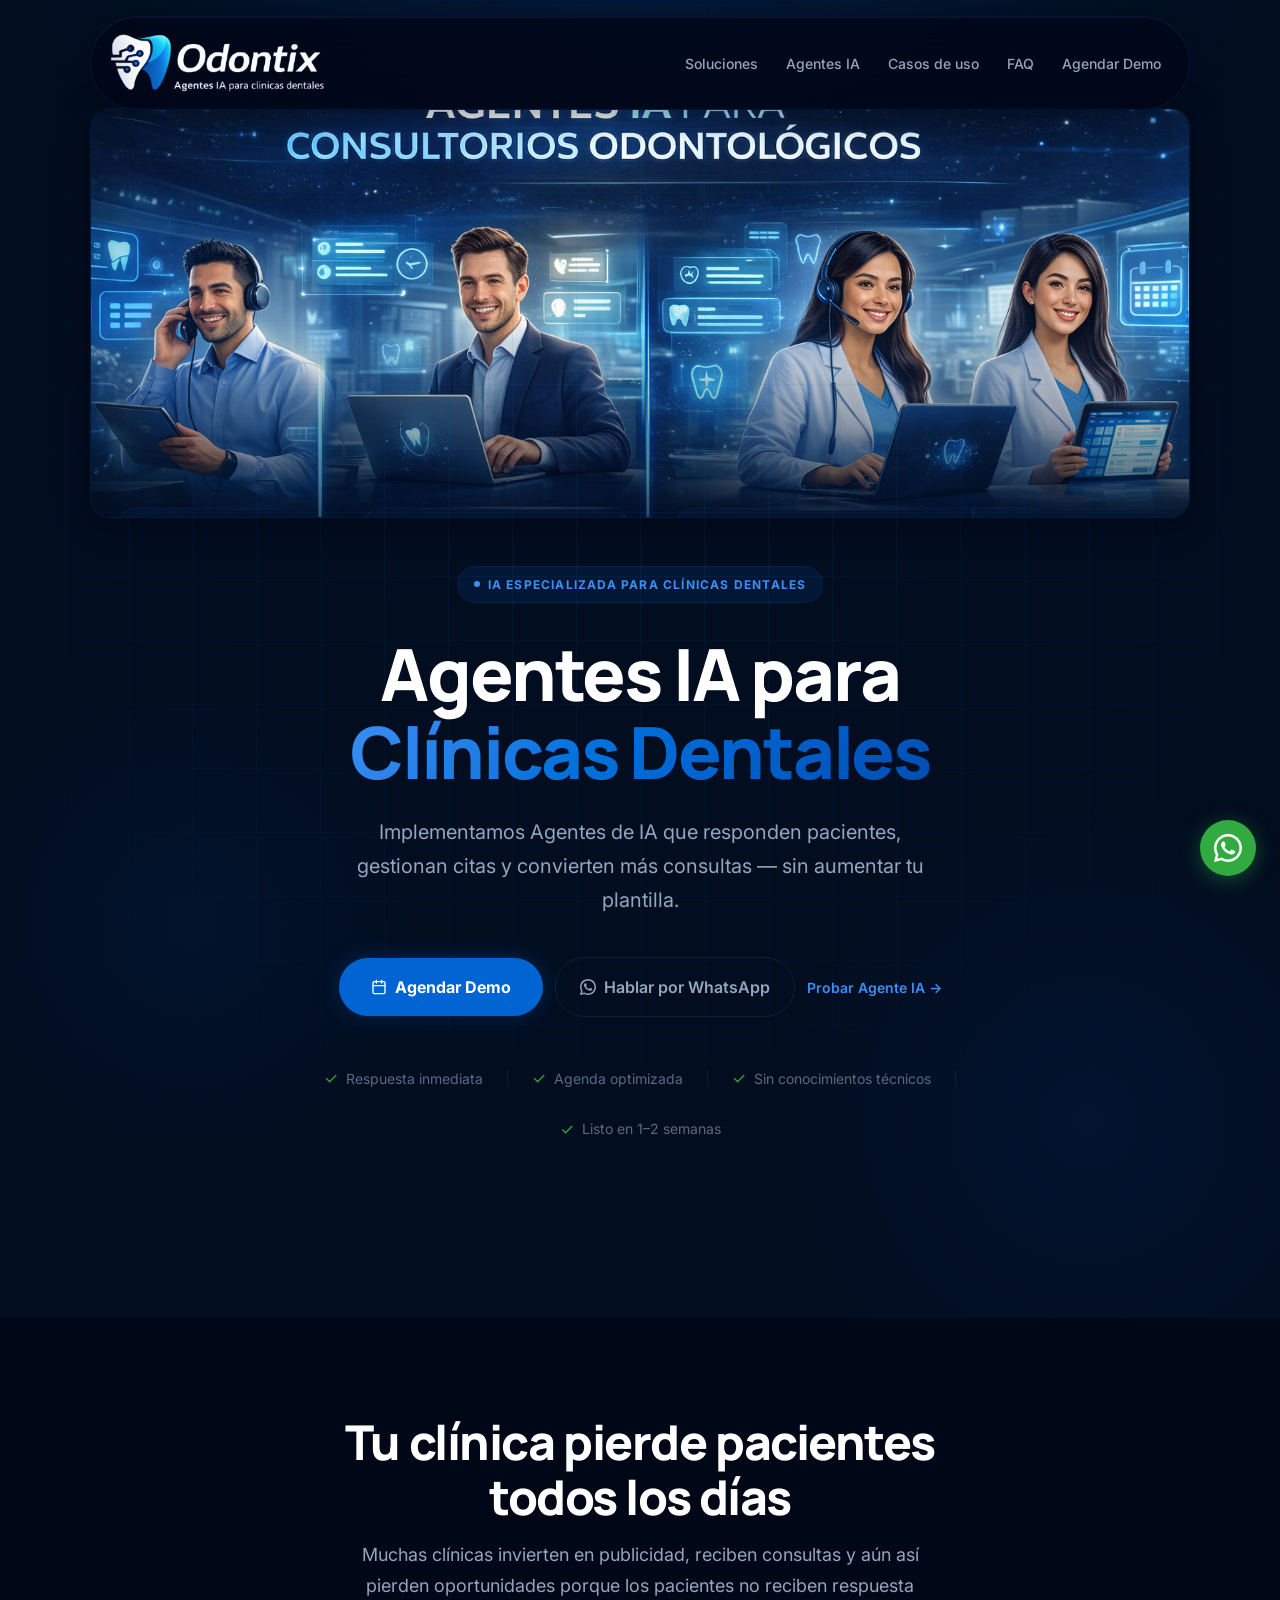
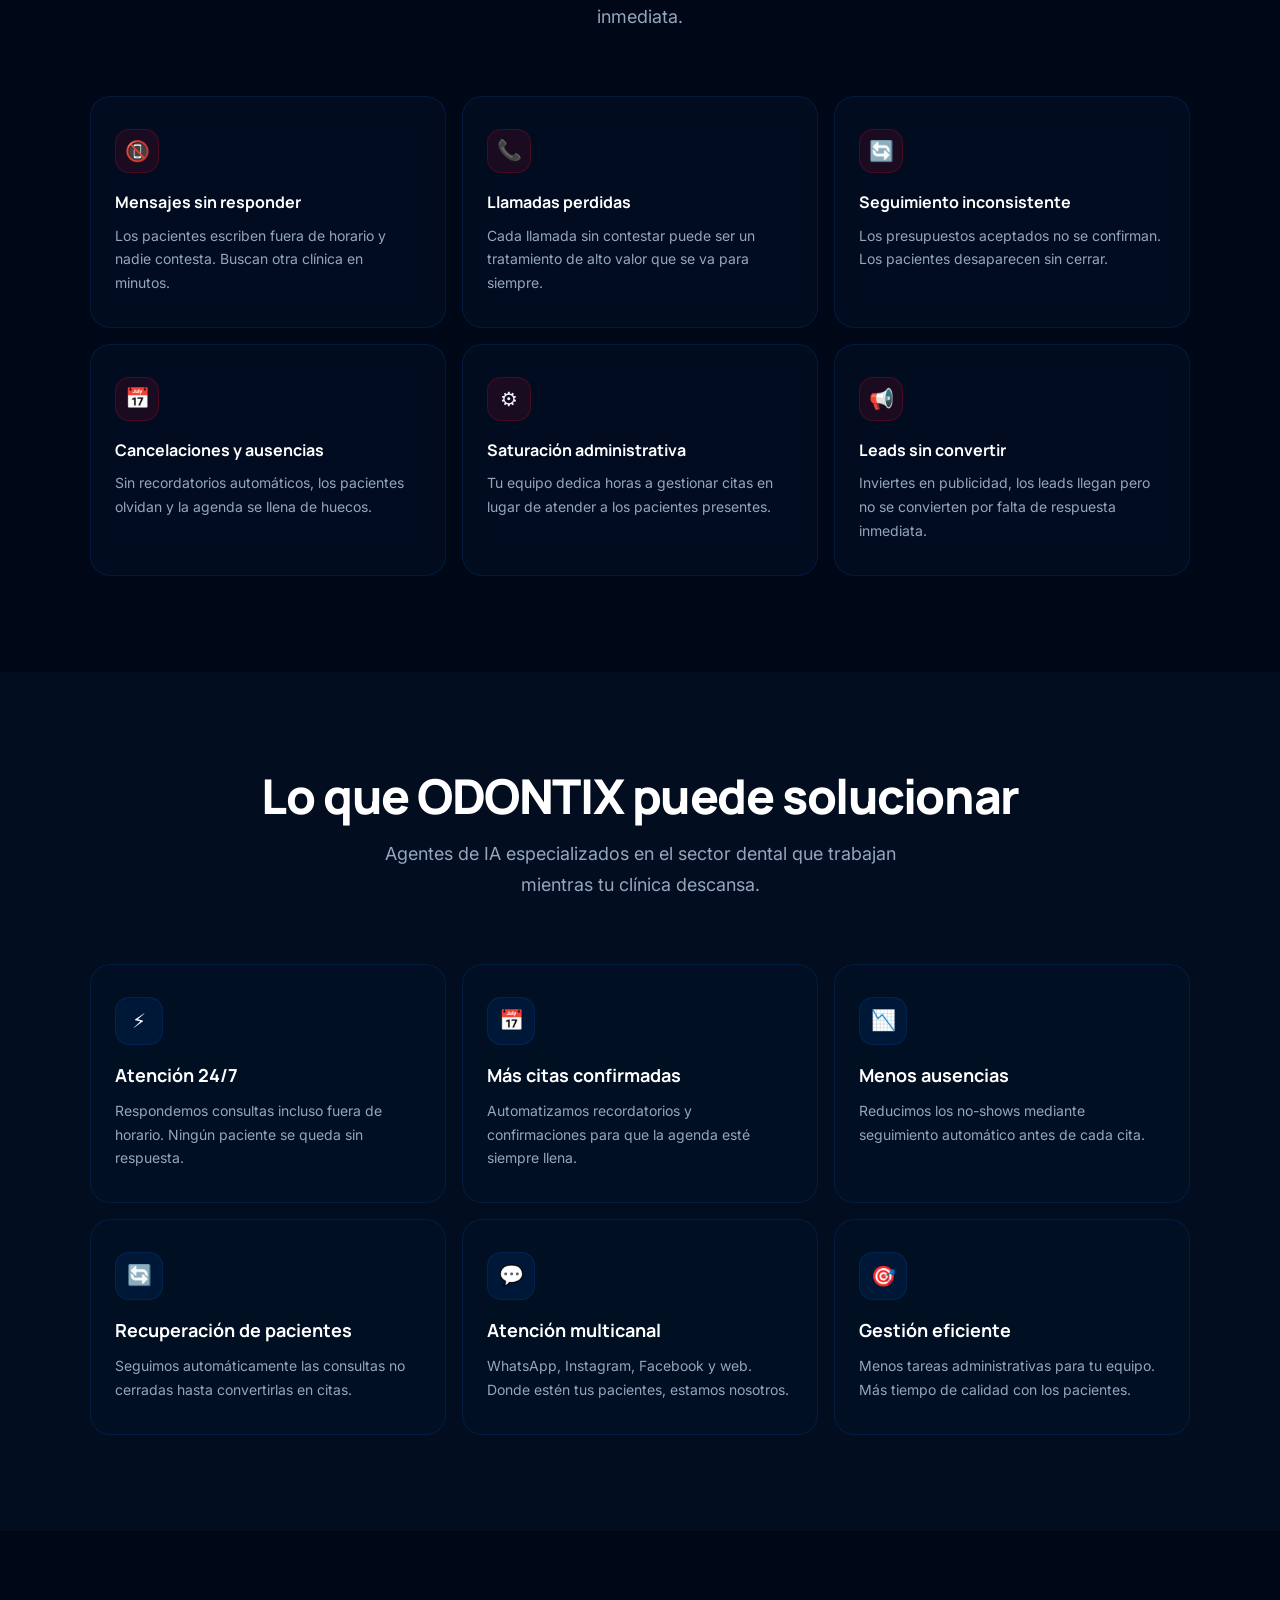
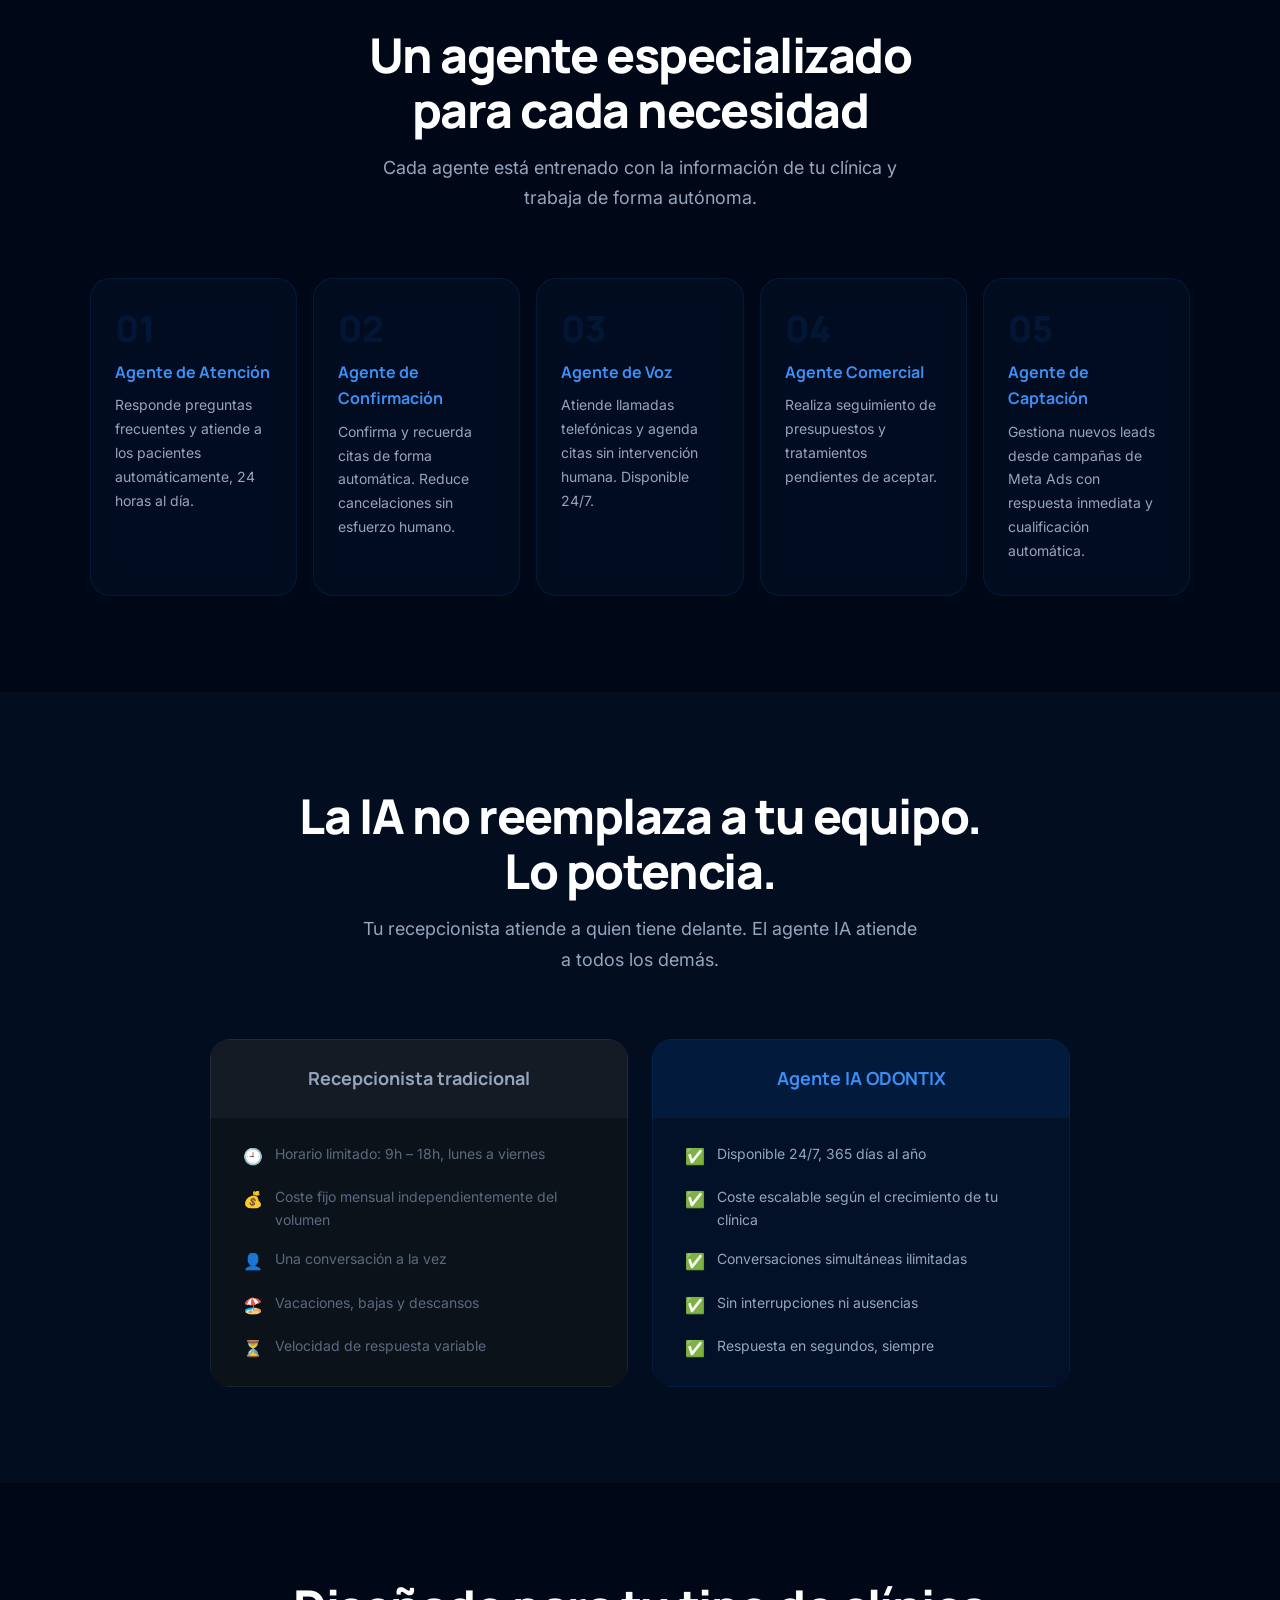
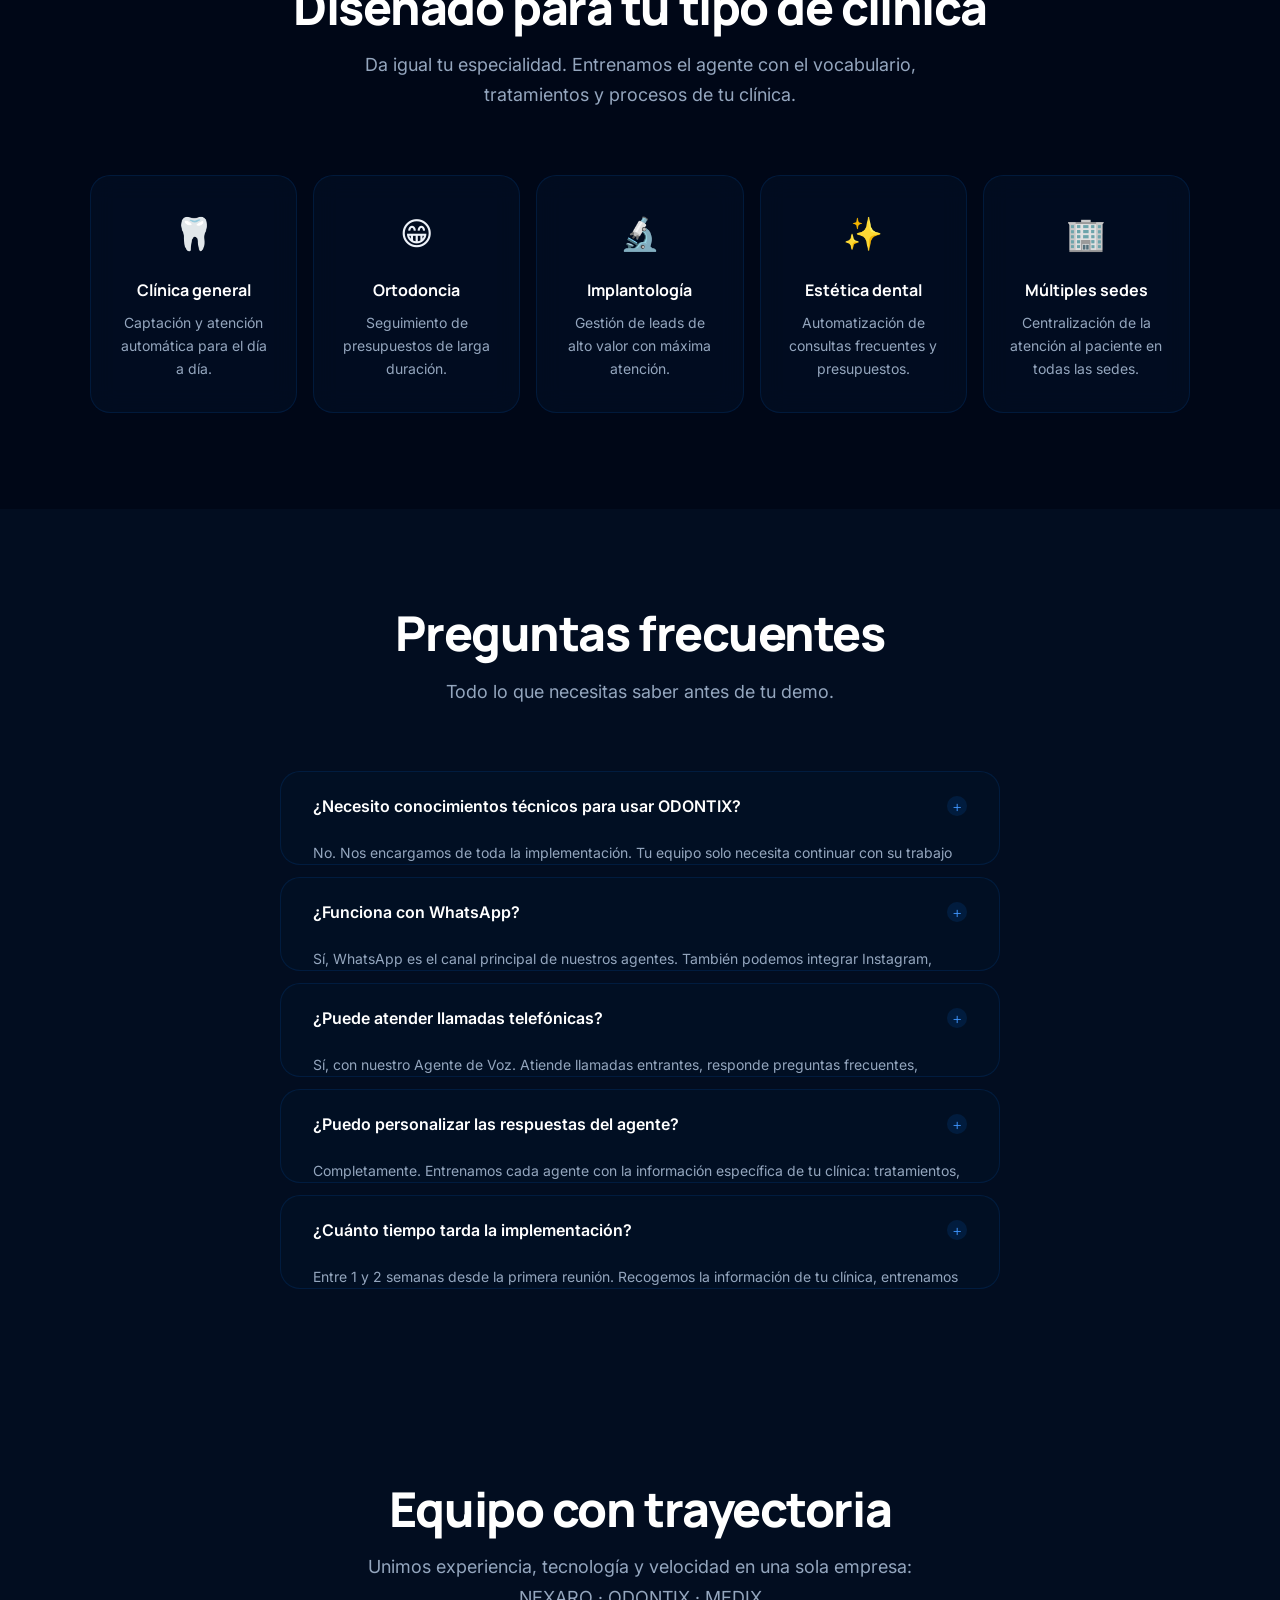
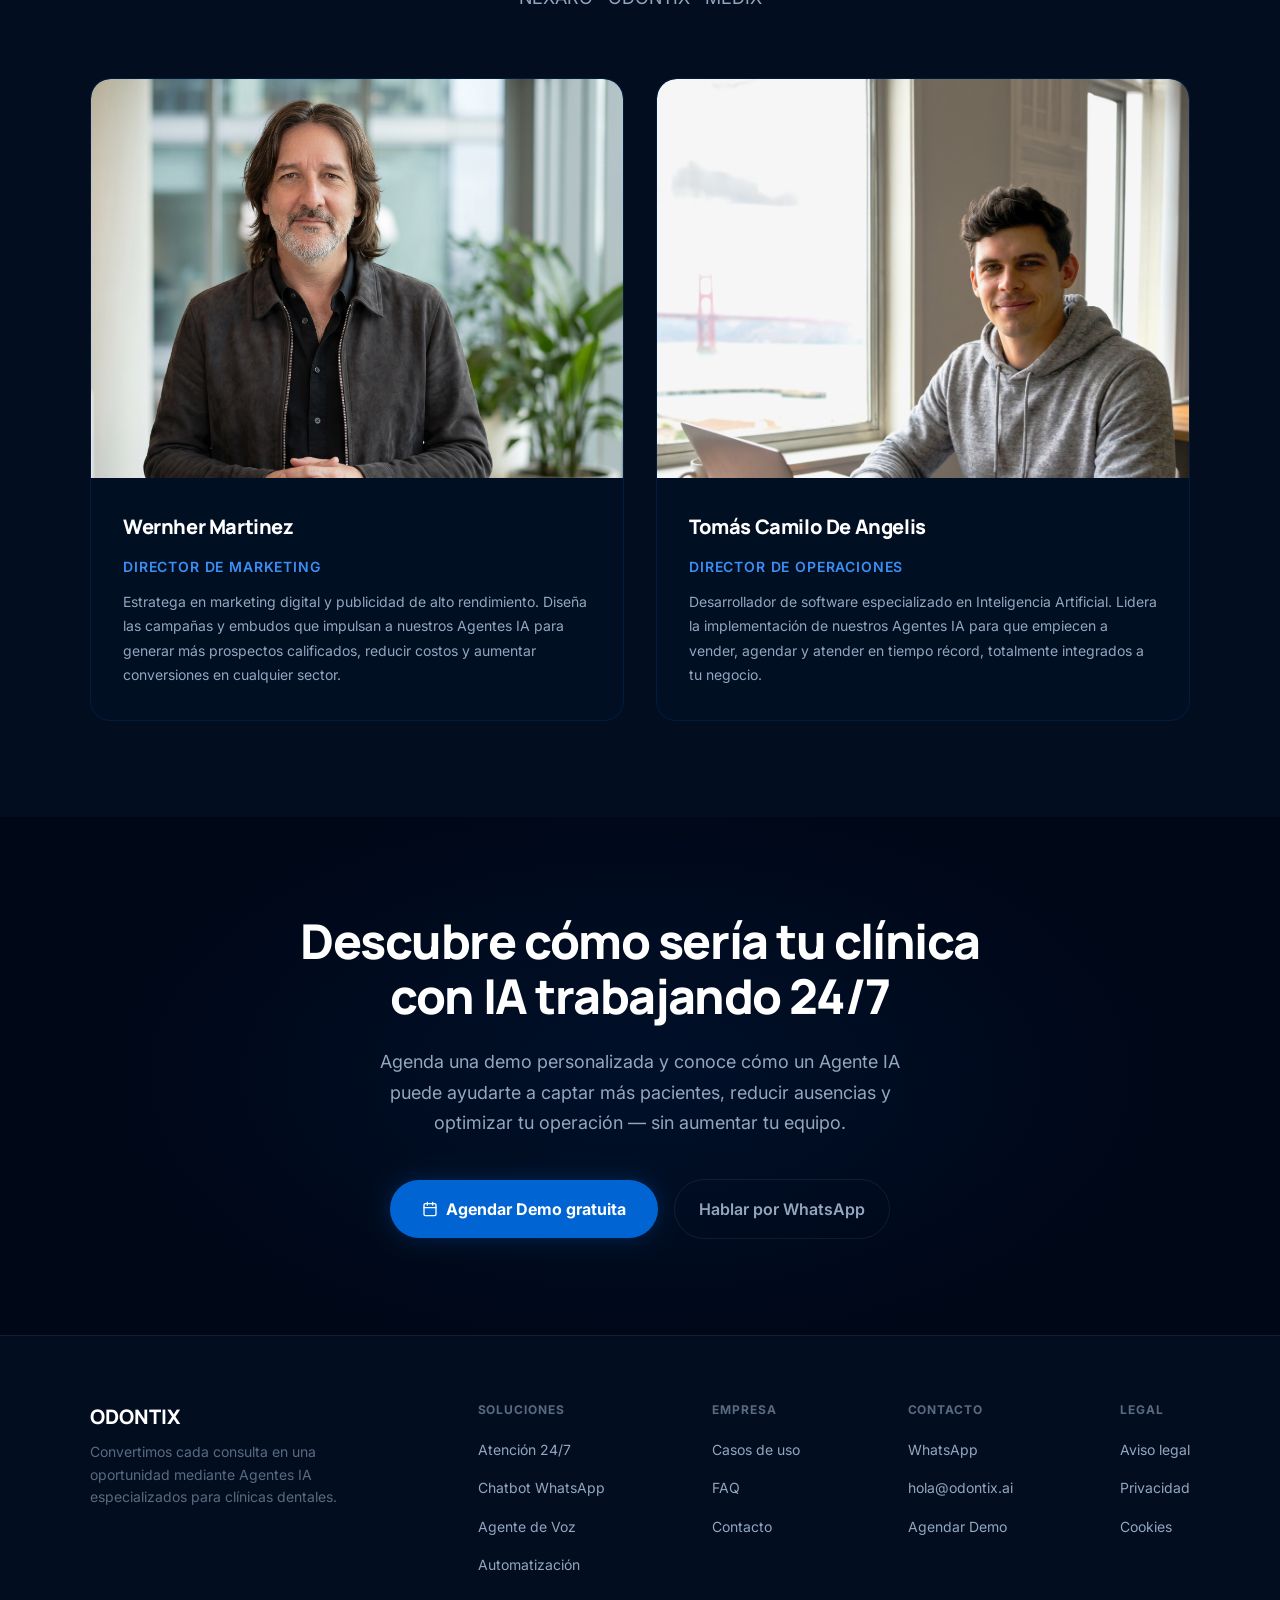
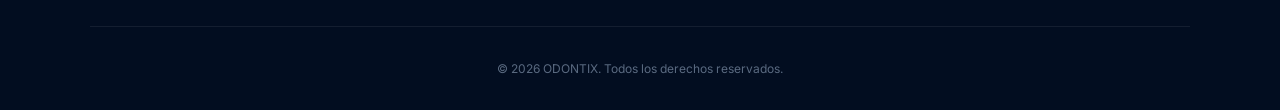
==== commit da539ea7: "feat: imagen cabecera hero + animaciones + nav sin botón azul" ====
--- a/index.html
+++ b/index.html
@@ -115,22 +115,30 @@
 
   <!-- HERO -->
   <section id="hero" aria-labelledby="hero-title">
+
+    <!-- Cabecera imagen full-width -->
+    <div class="hero-cover">
+      <img src="paraodontix..png" alt="ODONTIX — Agentes IA para Clínicas Dentales" class="hero-cover-img" />
+      <div class="hero-cover-overlay" aria-hidden="true"></div>
+    </div>
+
+    <!-- Contenido con animaciones escalonadas -->
     <div class="hero-content">
-      <div class="hero-badge">
+      <div class="hero-badge hero-anim" style="--anim-delay:0.1s">
         <span class="badge-dot" aria-hidden="true"></span>
         IA especializada para clínicas dentales
       </div>
 
-      <h1 id="hero-title" class="hero-title">
+      <h1 id="hero-title" class="hero-title hero-anim" style="--anim-delay:0.25s">
         Agentes IA para<br>
         <span class="accent">Clínicas Dentales</span>
       </h1>
 
-      <p class="hero-sub">
+      <p class="hero-sub hero-anim" style="--anim-delay:0.4s">
         Implementamos Agentes de IA que responden pacientes, gestionan citas y convierten más consultas — sin aumentar tu plantilla.
       </p>
 
-      <div class="hero-ctas">
+      <div class="hero-ctas hero-anim" style="--anim-delay:0.55s">
         <a href="#cta-final" class="btn-primary">
           <svg width="16" height="16" viewBox="0 0 24 24" fill="none" stroke="currentColor" stroke-width="2" stroke-linecap="round" stroke-linejoin="round" aria-hidden="true"><rect x="3" y="4" width="18" height="18" rx="2"/><path d="M16 2v4M8 2v4M3 10h18"/></svg>
           Agendar Demo
@@ -144,7 +152,7 @@
         </a>
       </div>
 
-      <div class="hero-trust" role="list">
+      <div class="hero-trust hero-anim" role="list" style="--anim-delay:0.7s">
         <div class="trust-item" role="listitem">
           <span class="trust-icon" aria-hidden="true">✓</span>
           Respuesta inmediata
--- a/styles.css
+++ b/styles.css
@@ -100,19 +100,20 @@
 .nav-links a:hover { color: var(--color-white); background: var(--color-border); }
 
 .nav-cta {
-  background: var(--color-accent);
+  background: transparent;
+  color: var(--color-text-2) !important;
+  font-weight: 500 !important;
+  padding: var(--space-2) var(--space-3) !important;
+  border-radius: var(--radius-full) !important;
+  box-shadow: none;
+  transition: color var(--dur-base) var(--ease-out), background var(--dur-base) var(--ease-out) !important;
+}
+
+.nav-cta:hover {
   color: var(--color-white) !important;
-  font-weight: 700 !important;
-  padding: var(--space-2) var(--space-5) !important;
-  border-radius: var(--radius-full) !important;
-  box-shadow: var(--glow-sm);
-  transition: background var(--dur-base) var(--ease-out), transform var(--dur-fast) var(--ease-out), box-shadow var(--dur-base) var(--ease-out) !important;
-}
-
-.nav-cta:hover {
-  background: var(--color-accent-light) !important;
-  transform: translateY(-1px);
-  box-shadow: var(--glow) !important;
+  background: var(--color-border) !important;
+  transform: none;
+  box-shadow: none !important;
 }
 
 .menu-toggle {
@@ -160,12 +161,89 @@
 /* ══════════════ HERO ══════════════ */
 #hero {
   position: relative;
-  min-height: 100vh;
-  display: flex;
-  align-items: center;
-  justify-content: center;
-  padding: 140px var(--space-6) var(--space-20);
+  display: flex;
+  flex-direction: column;
+  align-items: stretch;
   overflow: hidden;
+  padding-top: 0;
+}
+
+/* ── Cabecera imagen — ancho del nav, debajo de él ── */
+.hero-cover {
+  position: relative;
+  width: calc(100% - var(--space-8));
+  max-width: 1100px;   /* mismo max-width que el nav pill */
+  margin: 108px auto 0; /* 108px = altura nav fijo; centrado horizontal */
+  height: clamp(200px, 32vw, 480px);
+  overflow: hidden;
+  flex-shrink: 0;
+  border-radius: var(--radius-lg);
+  border: 1px solid var(--color-border);
+  box-shadow: var(--shadow);
+}
+
+.hero-cover-img {
+  width: 100%;
+  height: 100%;
+  object-fit: cover;
+  object-position: center center;
+  display: block;
+  /* Ken Burns suave */
+  animation: coverZoom 14s ease-in-out infinite alternate;
+}
+
+@keyframes coverZoom {
+  from { transform: scale(1);   }
+  to   { transform: scale(1.06); }
+}
+
+/* Degradado inferior para fusionar con el fondo oscuro */
+.hero-cover-overlay {
+  position: absolute;
+  inset: 0;
+  background: linear-gradient(
+    to bottom,
+    oklch(13% 0.04 255 / 0) 55%,
+    oklch(13% 0.04 255 / 0.35) 80%,
+    oklch(13% 0.04 255 / 0.65) 100%
+  );
+  pointer-events: none;
+}
+
+/* ── Contenido debajo de la imagen ── */
+.hero-content {
+  position: relative;
+  z-index: 2;
+  display: flex;
+  flex-direction: column;
+  align-items: center;
+  text-align: center;
+  padding: var(--space-12) var(--space-6) var(--space-20);
+  max-width: 800px;
+  margin: 0 auto;
+  width: 100%;
+  overflow-wrap: anywhere;
+  min-width: 0;
+}
+
+/* ── Animaciones escalonadas hero ── */
+.hero-anim {
+  opacity: 0;
+  transform: translateY(28px);
+  animation: heroFadeUp 0.7s var(--ease-out) forwards;
+  animation-delay: var(--anim-delay, 0s);
+}
+
+@keyframes heroFadeUp {
+  to {
+    opacity: 1;
+    transform: translateY(0);
+  }
+}
+
+@media (prefers-reduced-motion: reduce) {
+  .hero-anim { animation: none; opacity: 1; transform: none; }
+  .hero-cover-img { animation: none; }
 }
 
 /* Gradient mesh background */
@@ -200,14 +278,7 @@
   100% { opacity: 1; }
 }
 
-.hero-content {
-  position: relative;
-  z-index: 1;
-  text-align: center;
-  max-width: 820px;
-  overflow-wrap: anywhere;
-  min-width: 0;
-}
+/* hero-content — definido arriba (cabecera imagen) */
 
 .hero-badge {
   display: inline-flex;
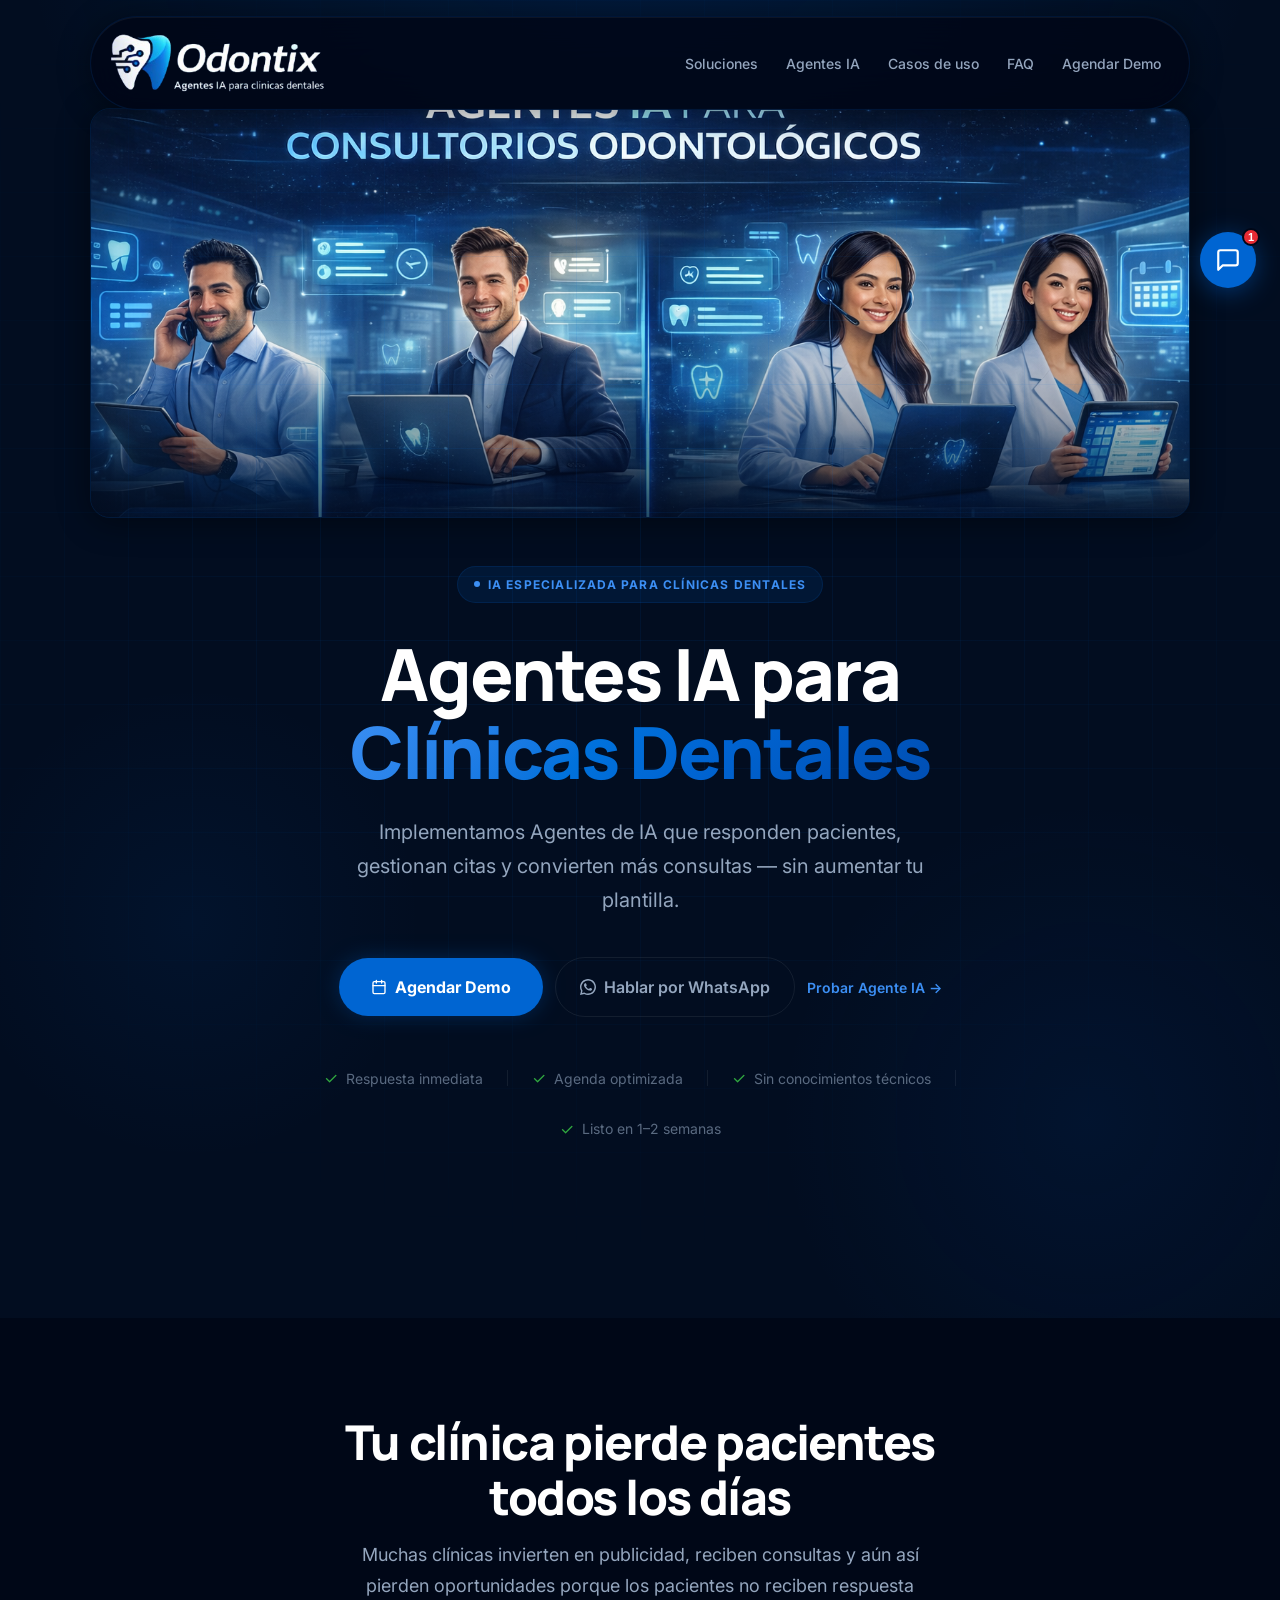
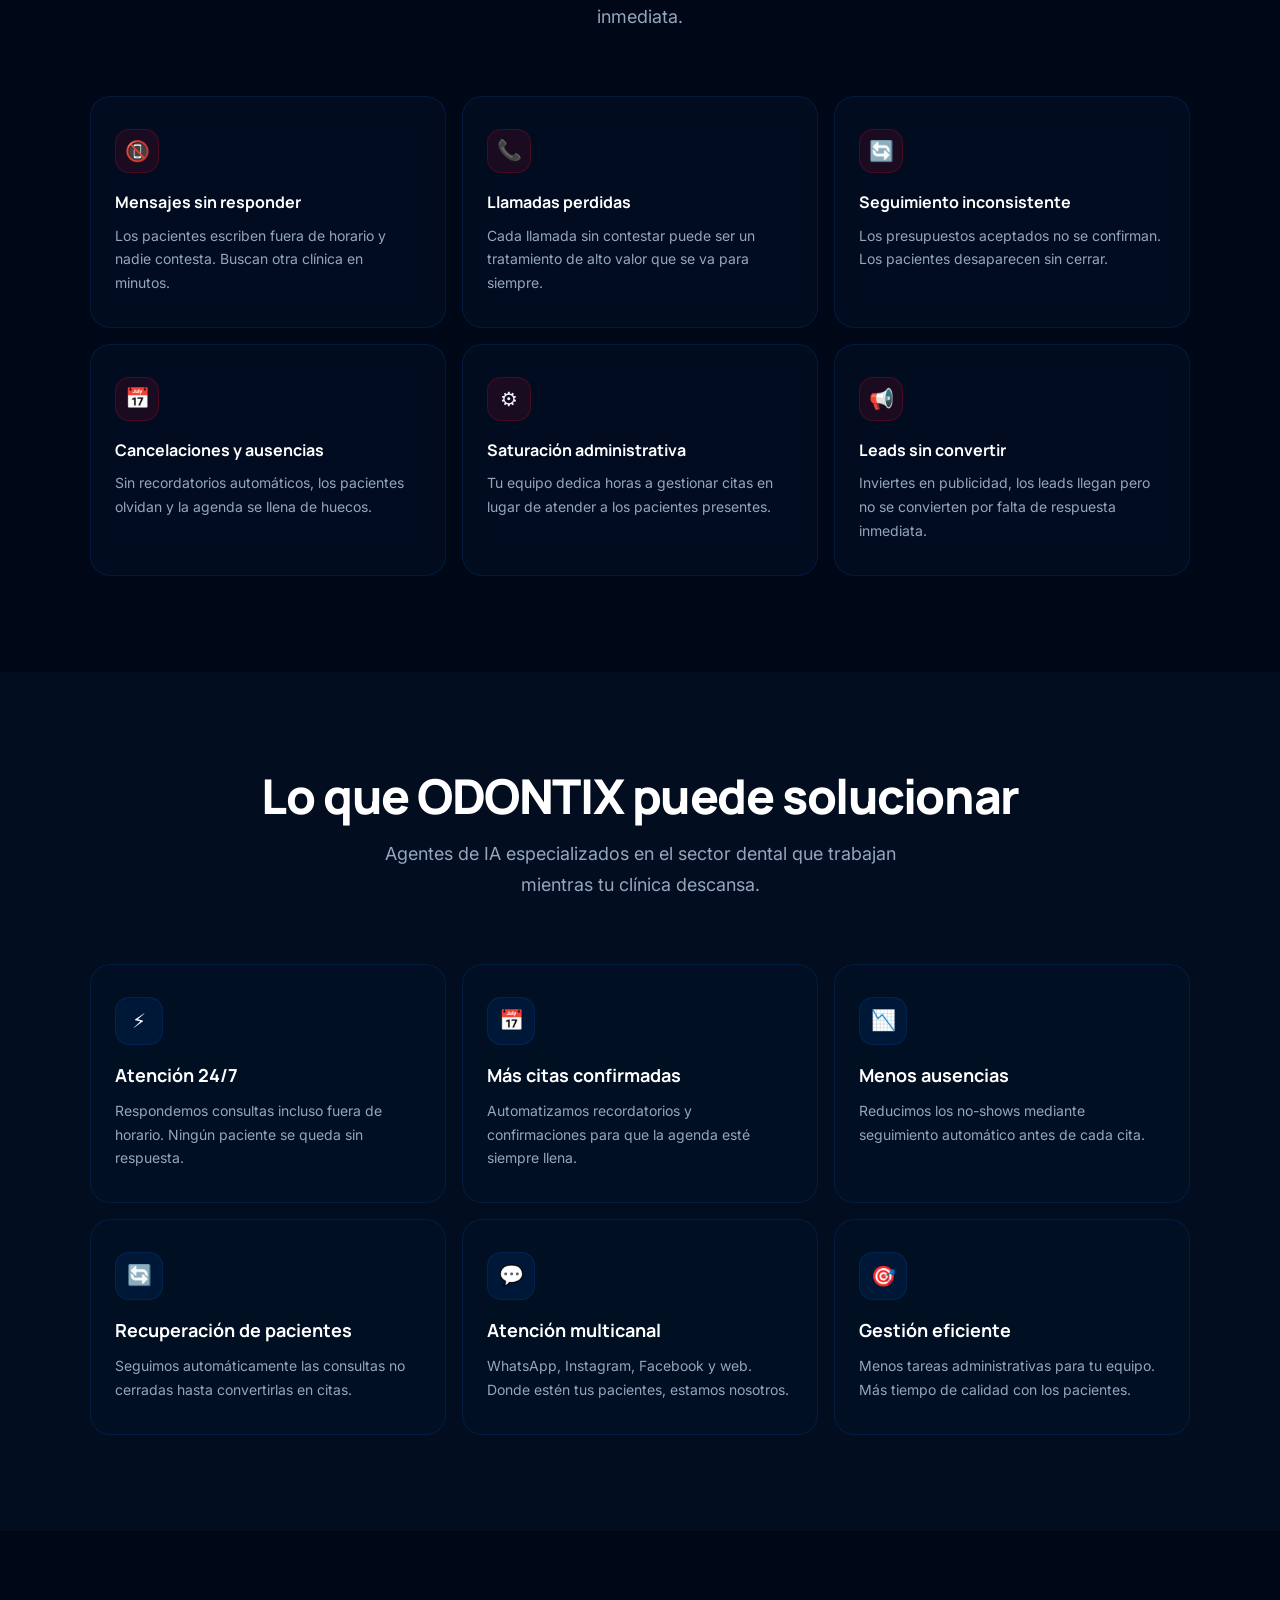
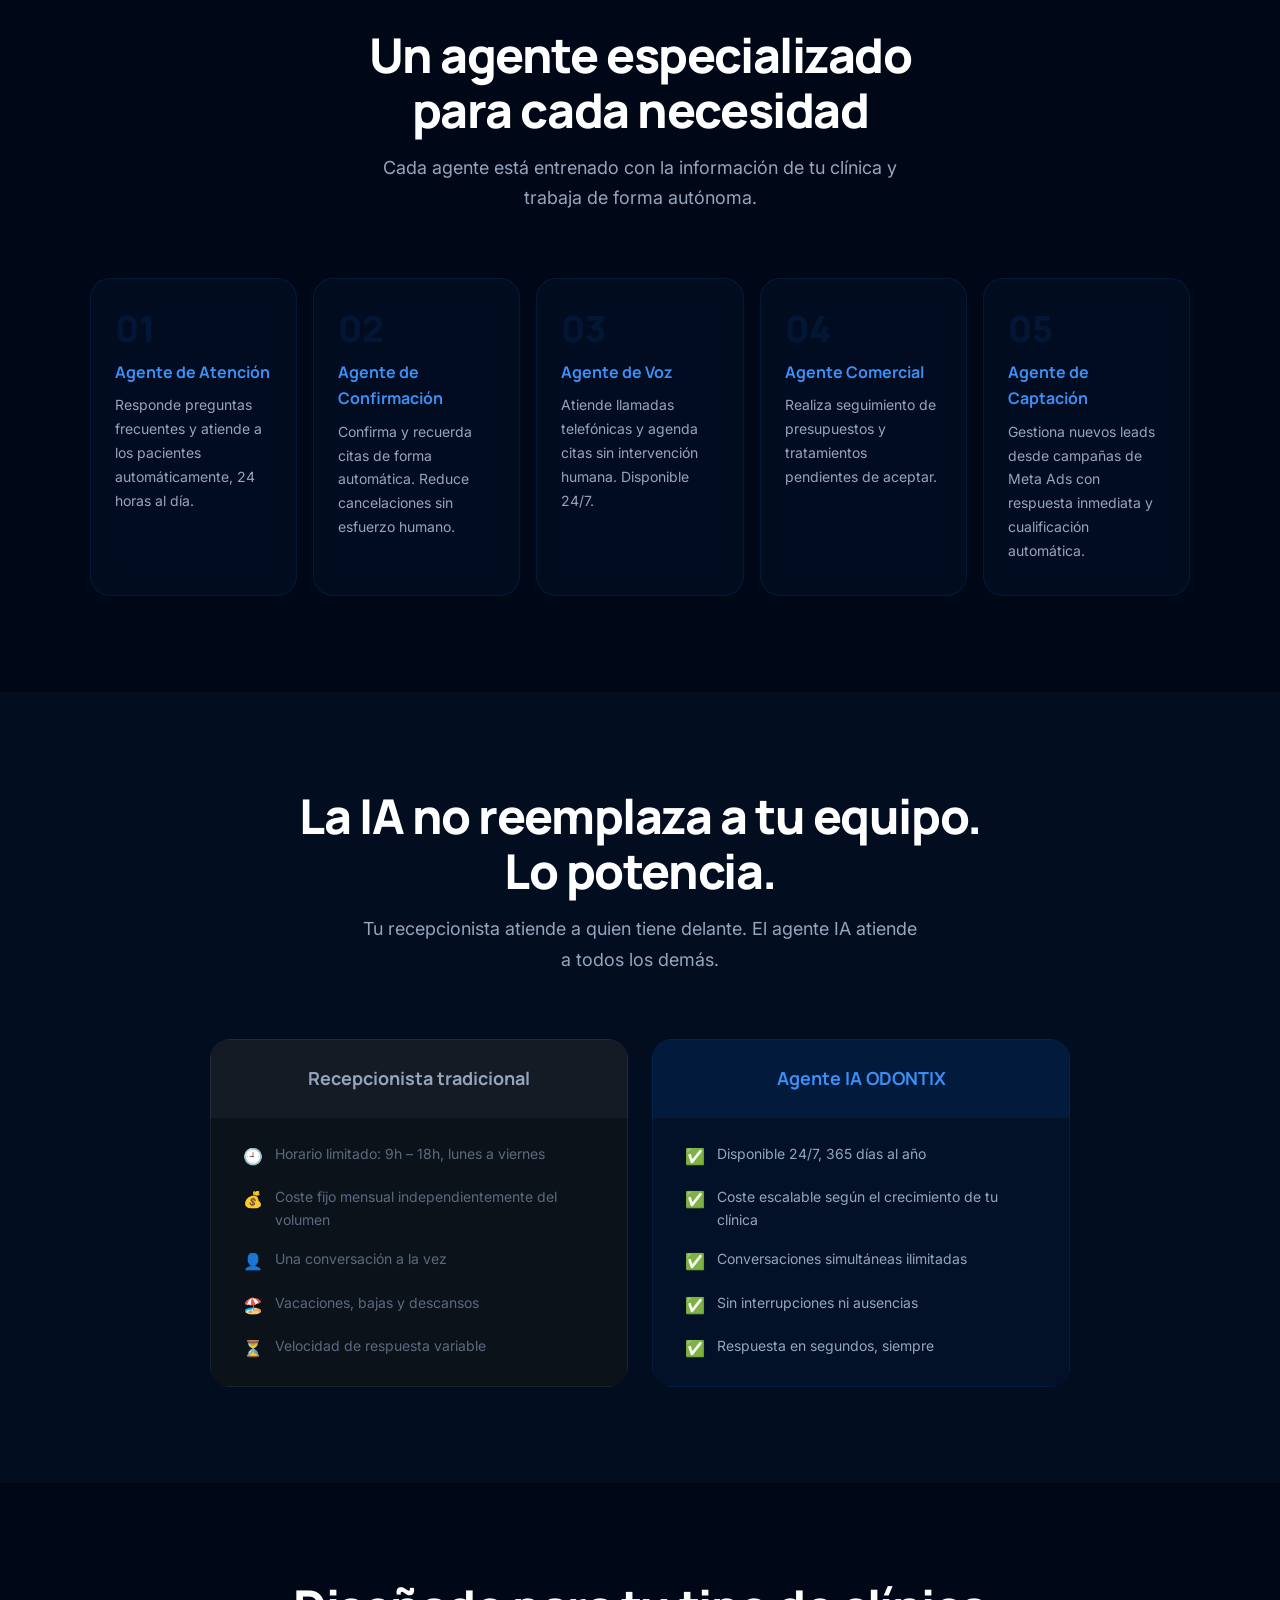
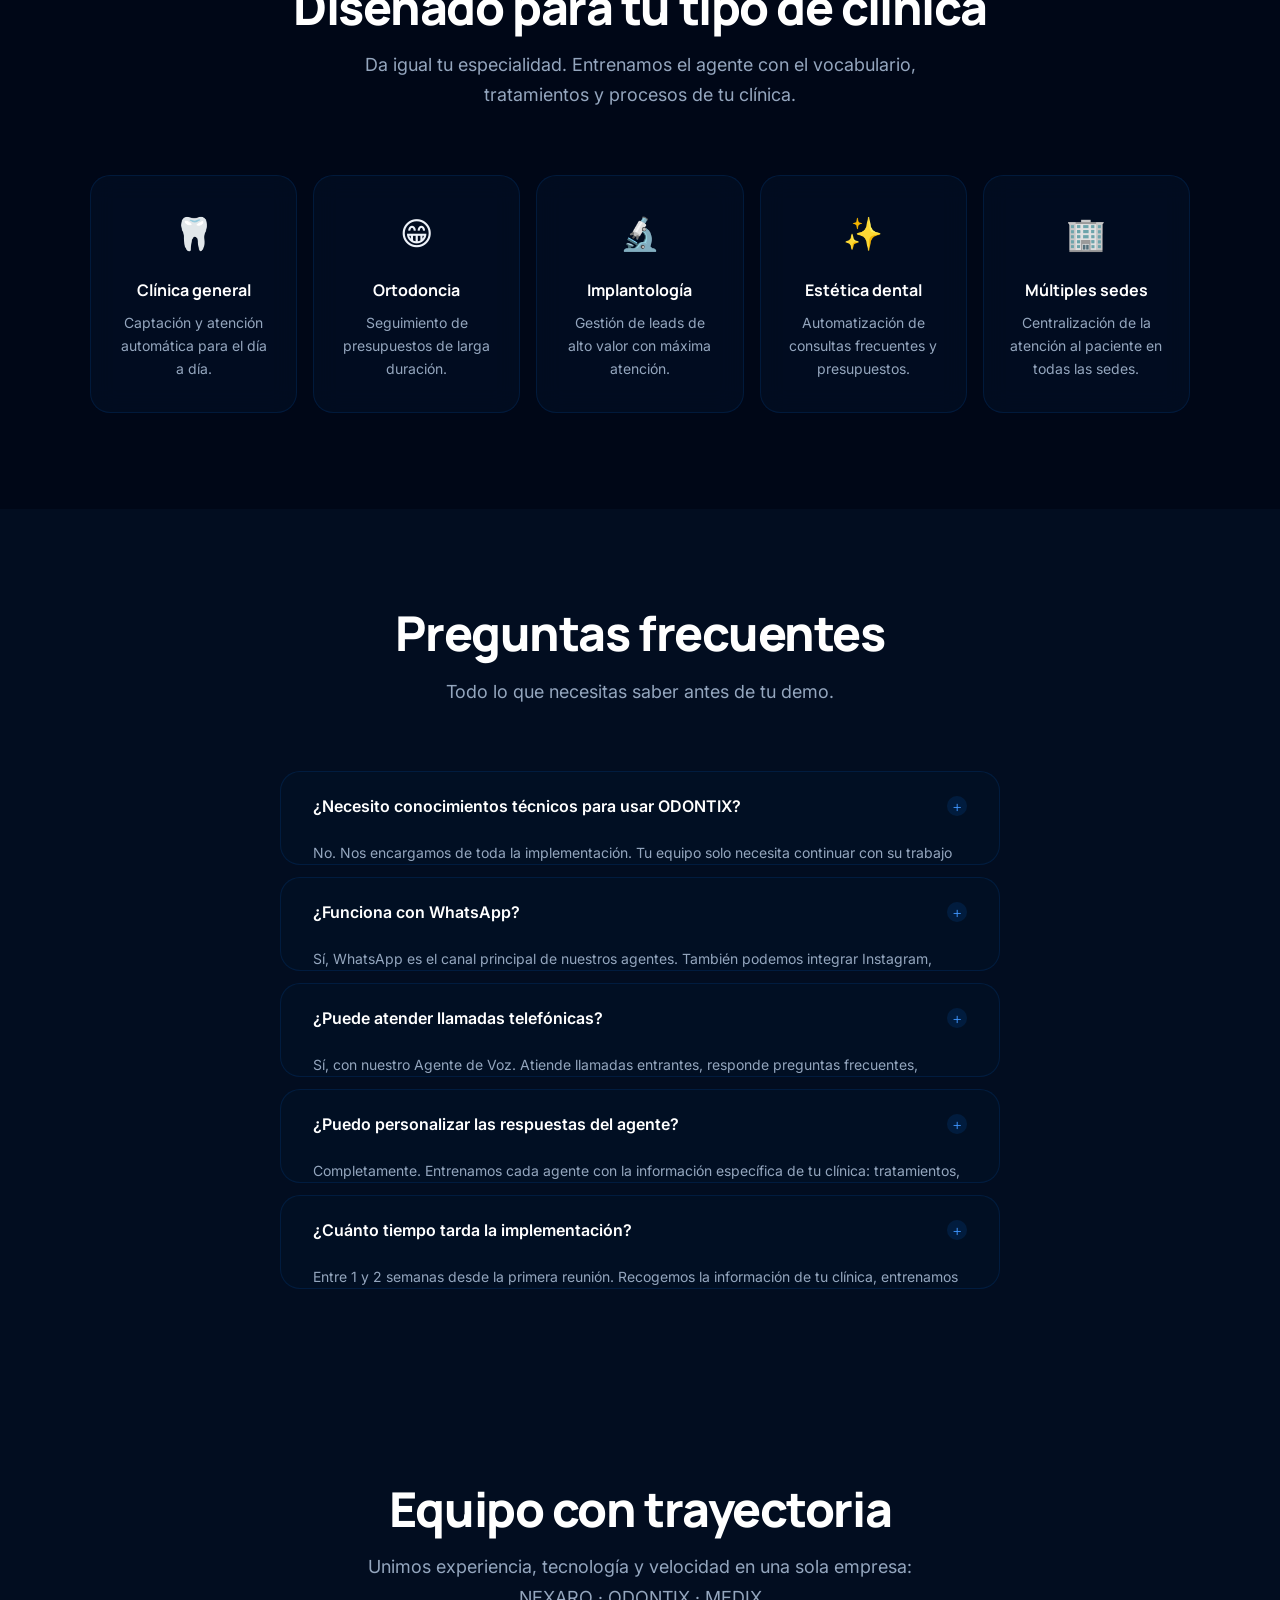
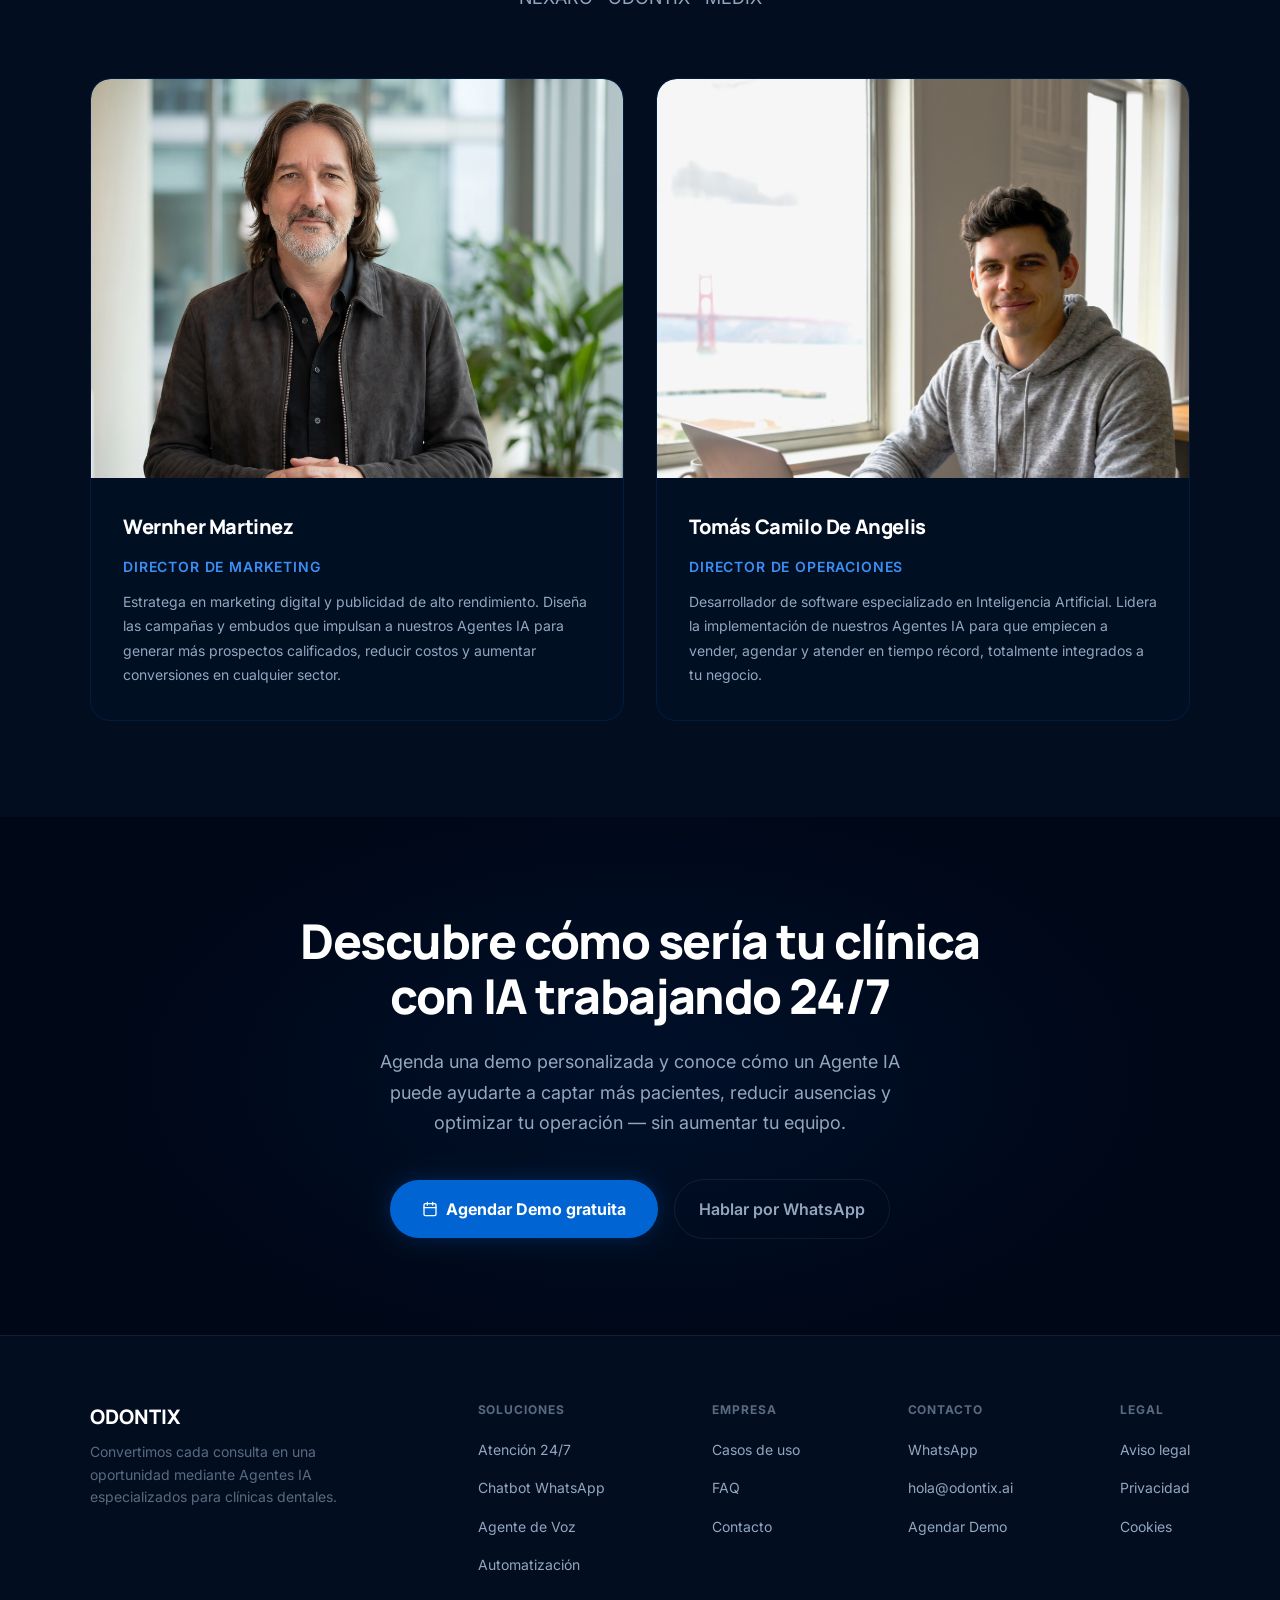
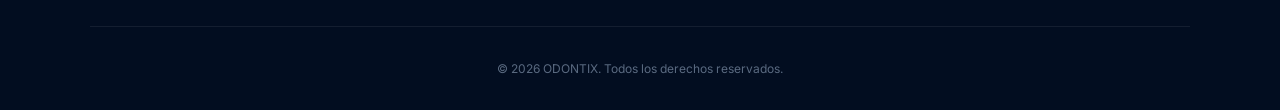
==== commit 9a8cbe8c: "feat: add AI chatbot, remove WhatsApp float button, update hero image - Add ODONTIX AI chatbot widge" ====
--- a/index.html
+++ b/index.html
@@ -570,10 +570,57 @@
     </div>
   </footer>
 
-  <!-- WhatsApp floating button -->
-  <a href="https://wa.me/34682841354" class="wa-float" target="_blank" rel="noopener noreferrer" aria-label="Contactar por WhatsApp">
-    <svg width="28" height="28" viewBox="0 0 24 24" fill="white" aria-hidden="true"><path d="M17.472 14.382c-.297-.149-1.758-.867-2.03-.967-.273-.099-.471-.148-.67.15-.197.297-.767.966-.94 1.164-.173.199-.347.223-.644.075-.297-.15-1.255-.463-2.39-1.475-.883-.788-1.48-1.761-1.653-2.059-.173-.297-.018-.458.13-.606.134-.133.298-.347.446-.52.149-.174.198-.298.298-.497.099-.198.05-.371-.025-.52-.075-.149-.669-1.612-.916-2.207-.242-.579-.487-.5-.669-.51-.173-.008-.371-.01-.57-.01-.198 0-.52.074-.792.372-.272.297-1.04 1.016-1.04 2.479 0 1.462 1.065 2.875 1.213 3.074.149.198 2.096 3.2 5.077 4.487.709.306 1.262.489 1.694.625.712.227 1.36.195 1.871.118.571-.085 1.758-.719 2.006-1.413.248-.694.248-1.289.173-1.413-.074-.124-.272-.198-.57-.347z"/><path d="M12 0C5.373 0 0 5.373 0 12c0 2.127.554 4.122 1.524 5.853L0 24l6.335-1.524A11.945 11.945 0 0 0 12 24c6.627 0 12-5.373 12-12S18.627 0 12 0zm0 21.818a9.818 9.818 0 0 1-5.006-1.371l-.36-.213-3.724.895.91-3.633-.234-.373A9.818 9.818 0 1 1 12 21.818z"/></svg>
-  </a>
+
+  <!-- ══ ODONTIX CHAT BOT ══ -->
+  <div id="chatbot" aria-live="polite" aria-label="Chat con ODONTIX IA">
+
+    <!-- Burbuja toggle -->
+    <button id="chatToggle" class="chat-toggle" aria-label="Abrir chat" aria-expanded="false">
+      <!-- Icono chat -->
+      <svg class="chat-icon-open" width="26" height="26" viewBox="0 0 24 24" fill="none" stroke="currentColor" stroke-width="2" stroke-linecap="round" stroke-linejoin="round" aria-hidden="true"><path d="M21 15a2 2 0 0 1-2 2H7l-4 4V5a2 2 0 0 1 2-2h14a2 2 0 0 1 2 2z"/></svg>
+      <!-- Icono cerrar -->
+      <svg class="chat-icon-close" width="22" height="22" viewBox="0 0 24 24" fill="none" stroke="currentColor" stroke-width="2.5" stroke-linecap="round" aria-hidden="true"><line x1="18" y1="6" x2="6" y2="18"/><line x1="6" y1="6" x2="18" y2="18"/></svg>
+      <span class="chat-badge" aria-hidden="true">1</span>
+    </button>
+
+    <!-- Panel chat -->
+    <div id="chatPanel" class="chat-panel" role="dialog" aria-modal="true" aria-label="Asistente ODONTIX">
+
+      <!-- Header -->
+      <div class="chat-header">
+        <div class="chat-avatar" aria-hidden="true">
+          <svg width="20" height="20" viewBox="0 0 24 24" fill="none" stroke="currentColor" stroke-width="2" stroke-linecap="round" stroke-linejoin="round"><path d="M12 2C6.477 2 2 6.477 2 12c0 1.89.525 3.66 1.438 5.168L2 22l4.832-1.438A9.96 9.96 0 0 0 12 22c5.523 0 10-4.477 10-10S17.523 2 12 2z"/></svg>
+        </div>
+        <div>
+          <p class="chat-header-name">ODONTIX IA</p>
+          <p class="chat-header-status"><span class="status-dot" aria-hidden="true"></span>En línea</p>
+        </div>
+        <button class="chat-close-btn" id="chatClose" aria-label="Cerrar chat">
+          <svg width="18" height="18" viewBox="0 0 24 24" fill="none" stroke="currentColor" stroke-width="2.5" stroke-linecap="round" aria-hidden="true"><line x1="18" y1="6" x2="6" y2="18"/><line x1="6" y1="6" x2="18" y2="18"/></svg>
+        </button>
+      </div>
+
+      <!-- Mensajes -->
+      <div id="chatMessages" class="chat-messages" role="log" aria-label="Conversación"></div>
+
+      <!-- Input -->
+      <form id="chatForm" class="chat-input-wrap" autocomplete="off">
+        <input
+          id="chatInput"
+          type="text"
+          class="chat-input"
+          placeholder="Escribe tu pregunta…"
+          maxlength="500"
+          aria-label="Escribe tu mensaje"
+        />
+        <button type="submit" class="chat-send" aria-label="Enviar mensaje">
+          <svg width="18" height="18" viewBox="0 0 24 24" fill="none" stroke="currentColor" stroke-width="2" stroke-linecap="round" stroke-linejoin="round" aria-hidden="true"><line x1="22" y1="2" x2="11" y2="13"/><polygon points="22 2 15 22 11 13 2 9 22 2"/></svg>
+        </button>
+      </form>
+
+    </div>
+  </div>
+  <!-- ══ FIN CHATBOT ══ -->
 
   <script src="script.js"></script>
 </body>
--- a/styles.css
+++ b/styles.css
@@ -1020,27 +1020,6 @@
 [data-aos][data-aos-delay="400"] { transition-delay: 0.4s; }
 
 /* WhatsApp floating button */
-.wa-float {
-  position: fixed;
-  bottom: var(--space-6);
-  right: var(--space-6);
-  z-index: 900;
-  width: 56px;
-  height: 56px;
-  background: oklch(65% 0.18 145);
-  border-radius: 50%;
-  display: flex;
-  align-items: center;
-  justify-content: center;
-  text-decoration: none;
-  box-shadow: 0 4px 20px oklch(65% 0.18 145 / 0.4);
-  transition: transform var(--dur-base) var(--ease-out), box-shadow var(--dur-base) var(--ease-out);
-}
-
-.wa-float:hover {
-  transform: translateY(-3px) scale(1.05);
-  box-shadow: 0 8px 32px oklch(65% 0.18 145 / 0.5);
-}
 
 /* ══════════════ RESPONSIVE ══════════════ */
 @media (max-width: 768px) {
@@ -1067,6 +1046,299 @@
   .faq-q { padding: var(--space-4) var(--space-6); }
   .faq-a p { padding: 0 var(--space-6) var(--space-4); }
 }
+
+/* ══════════════ CHATBOT WIDGET ══════════════ */
+
+/* Posicionamiento global */
+#chatbot {
+  position: fixed;
+  bottom: 100px; /* sobre el botón de WhatsApp */
+  right: var(--space-6);
+  z-index: 2000;
+  display: flex;
+  flex-direction: column;
+  align-items: flex-end;
+  gap: var(--space-3);
+}
+
+/* ── Botón toggle ── */
+.chat-toggle {
+  width: 56px;
+  height: 56px;
+  border-radius: 50%;
+  background: var(--color-accent);
+  border: none;
+  cursor: pointer;
+  display: flex;
+  align-items: center;
+  justify-content: center;
+  box-shadow: 0 4px 24px oklch(52% 0.19 255 / 0.45);
+  transition: transform var(--dur-base) var(--ease-out), box-shadow var(--dur-base) var(--ease-out);
+  color: #fff;
+  position: relative;
+  flex-shrink: 0;
+}
+
+.chat-toggle:hover {
+  transform: scale(1.08);
+  box-shadow: 0 6px 32px oklch(52% 0.19 255 / 0.6);
+}
+
+.chat-icon-open  { display: block; }
+.chat-icon-close { display: none; }
+
+#chatbot.open .chat-icon-open  { display: none; }
+#chatbot.open .chat-icon-close { display: block; }
+
+/* Notificación badge */
+.chat-badge {
+  position: absolute;
+  top: -4px;
+  right: -4px;
+  width: 18px;
+  height: 18px;
+  border-radius: 50%;
+  background: oklch(60% 0.22 25);
+  color: #fff;
+  font-size: 11px;
+  font-weight: 700;
+  display: flex;
+  align-items: center;
+  justify-content: center;
+  border: 2px solid var(--color-bg);
+  animation: pulseDot 2s ease-in-out infinite;
+}
+
+#chatbot.open .chat-badge { display: none; }
+
+/* ── Panel ── */
+.chat-panel {
+  width: min(360px, calc(100vw - 2rem));
+  height: 500px;
+  background: oklch(16% 0.04 255 / 0.97);
+  backdrop-filter: blur(20px);
+  -webkit-backdrop-filter: blur(20px);
+  border: 1px solid var(--color-border);
+  border-radius: var(--radius-lg);
+  box-shadow: 0 20px 60px oklch(0% 0 0 / 0.5), 0 0 0 1px oklch(100% 0 0 / 0.04);
+  display: flex;
+  flex-direction: column;
+  overflow: hidden;
+
+  /* Animación de apertura */
+  transform: scale(0.92) translateY(12px);
+  opacity: 0;
+  pointer-events: none;
+  transform-origin: bottom right;
+  transition: transform 0.25s var(--ease-out), opacity 0.25s var(--ease-out);
+}
+
+#chatbot.open .chat-panel {
+  transform: scale(1) translateY(0);
+  opacity: 1;
+  pointer-events: all;
+}
+
+/* ── Header ── */
+.chat-header {
+  display: flex;
+  align-items: center;
+  gap: var(--space-3);
+  padding: var(--space-4) var(--space-4);
+  background: oklch(18% 0.05 255);
+  border-bottom: 1px solid var(--color-border);
+  flex-shrink: 0;
+}
+
+.chat-avatar {
+  width: 38px;
+  height: 38px;
+  border-radius: 50%;
+  background: var(--color-accent);
+  display: flex;
+  align-items: center;
+  justify-content: center;
+  color: #fff;
+  flex-shrink: 0;
+  box-shadow: var(--glow-sm);
+}
+
+.chat-header-name {
+  font-size: var(--text-sm);
+  font-weight: 700;
+  color: var(--color-white);
+  line-height: 1.2;
+}
+
+.chat-header-status {
+  font-size: 11px;
+  color: var(--color-text-2);
+  display: flex;
+  align-items: center;
+  gap: 5px;
+}
+
+.status-dot {
+  width: 7px;
+  height: 7px;
+  border-radius: 50%;
+  background: oklch(65% 0.18 145);
+  animation: pulseDot 2s ease-in-out infinite;
+  display: inline-block;
+}
+
+.chat-close-btn {
+  margin-left: auto;
+  background: none;
+  border: none;
+  cursor: pointer;
+  color: var(--color-text-2);
+  display: flex;
+  align-items: center;
+  justify-content: center;
+  padding: var(--space-1);
+  border-radius: var(--radius-sm);
+  transition: color var(--dur-base) var(--ease-out);
+}
+
+.chat-close-btn:hover { color: var(--color-white); }
+
+/* ── Mensajes ── */
+.chat-messages {
+  flex: 1;
+  overflow-y: auto;
+  padding: var(--space-4);
+  display: flex;
+  flex-direction: column;
+  gap: var(--space-3);
+  scroll-behavior: smooth;
+}
+
+.chat-messages::-webkit-scrollbar { width: 4px; }
+.chat-messages::-webkit-scrollbar-thumb { background: var(--color-border); border-radius: 4px; }
+
+/* Burbuja */
+.chat-msg {
+  display: flex;
+  flex-direction: column;
+  max-width: 84%;
+  animation: msgIn 0.22s var(--ease-out);
+}
+
+@keyframes msgIn {
+  from { opacity: 0; transform: translateY(6px); }
+  to   { opacity: 1; transform: translateY(0); }
+}
+
+.chat-msg.bot  { align-self: flex-start; }
+.chat-msg.user { align-self: flex-end; }
+
+.chat-bubble {
+  padding: var(--space-3) var(--space-4);
+  border-radius: 16px;
+  font-size: var(--text-sm);
+  line-height: 1.5;
+  word-break: break-word;
+}
+
+.chat-msg.bot  .chat-bubble {
+  background: oklch(20% 0.05 255);
+  border: 1px solid var(--color-border);
+  color: var(--color-text);
+  border-bottom-left-radius: 4px;
+}
+
+.chat-msg.user .chat-bubble {
+  background: var(--color-accent);
+  color: #fff;
+  border-bottom-right-radius: 4px;
+}
+
+/* Typing indicator */
+.chat-typing .chat-bubble {
+  display: flex;
+  gap: 5px;
+  align-items: center;
+  padding: var(--space-3) var(--space-5);
+}
+
+.chat-typing .dot {
+  width: 7px;
+  height: 7px;
+  border-radius: 50%;
+  background: var(--color-text-2);
+  animation: typingBounce 1.2s ease-in-out infinite;
+}
+.chat-typing .dot:nth-child(2) { animation-delay: 0.2s; }
+.chat-typing .dot:nth-child(3) { animation-delay: 0.4s; }
+
+@keyframes typingBounce {
+  0%, 60%, 100% { transform: translateY(0); opacity: 0.4; }
+  30%            { transform: translateY(-6px); opacity: 1; }
+}
+
+/* Botón WhatsApp dentro del chat */
+.chat-wa-btn {
+  display: inline-flex;
+  align-items: center;
+  gap: var(--space-2);
+  margin-top: var(--space-2);
+  background: oklch(42% 0.18 145);
+  color: #fff;
+  font-size: var(--text-xs);
+  font-weight: 600;
+  padding: var(--space-2) var(--space-4);
+  border-radius: var(--radius-full);
+  text-decoration: none;
+  transition: background var(--dur-base) var(--ease-out);
+  align-self: flex-start;
+}
+.chat-wa-btn:hover { background: oklch(50% 0.18 145); }
+
+/* ── Input ── */
+.chat-input-wrap {
+  display: flex;
+  align-items: center;
+  gap: var(--space-2);
+  padding: var(--space-3) var(--space-4);
+  border-top: 1px solid var(--color-border);
+  background: oklch(18% 0.05 255);
+  flex-shrink: 0;
+}
+
+.chat-input {
+  flex: 1;
+  background: oklch(22% 0.05 255);
+  border: 1px solid var(--color-border);
+  border-radius: var(--radius-full);
+  padding: var(--space-2) var(--space-4);
+  color: var(--color-text);
+  font-family: var(--font-body);
+  font-size: var(--text-sm);
+  outline: none;
+  transition: border-color var(--dur-base) var(--ease-out);
+}
+
+.chat-input:focus { border-color: var(--color-accent); }
+.chat-input::placeholder { color: var(--color-text-2); }
+
+.chat-send {
+  width: 38px;
+  height: 38px;
+  border-radius: 50%;
+  background: var(--color-accent);
+  border: none;
+  cursor: pointer;
+  color: #fff;
+  display: flex;
+  align-items: center;
+  justify-content: center;
+  flex-shrink: 0;
+  transition: background var(--dur-base) var(--ease-out), transform var(--dur-fast) var(--ease-out);
+}
+
+.chat-send:hover { background: var(--color-accent-light); transform: scale(1.05); }
+.chat-send:disabled { opacity: 0.4; cursor: not-allowed; transform: none; }
 
 /* ══════════════ REDUCED MOTION ══════════════ */
 @media (prefers-reduced-motion: reduce) {
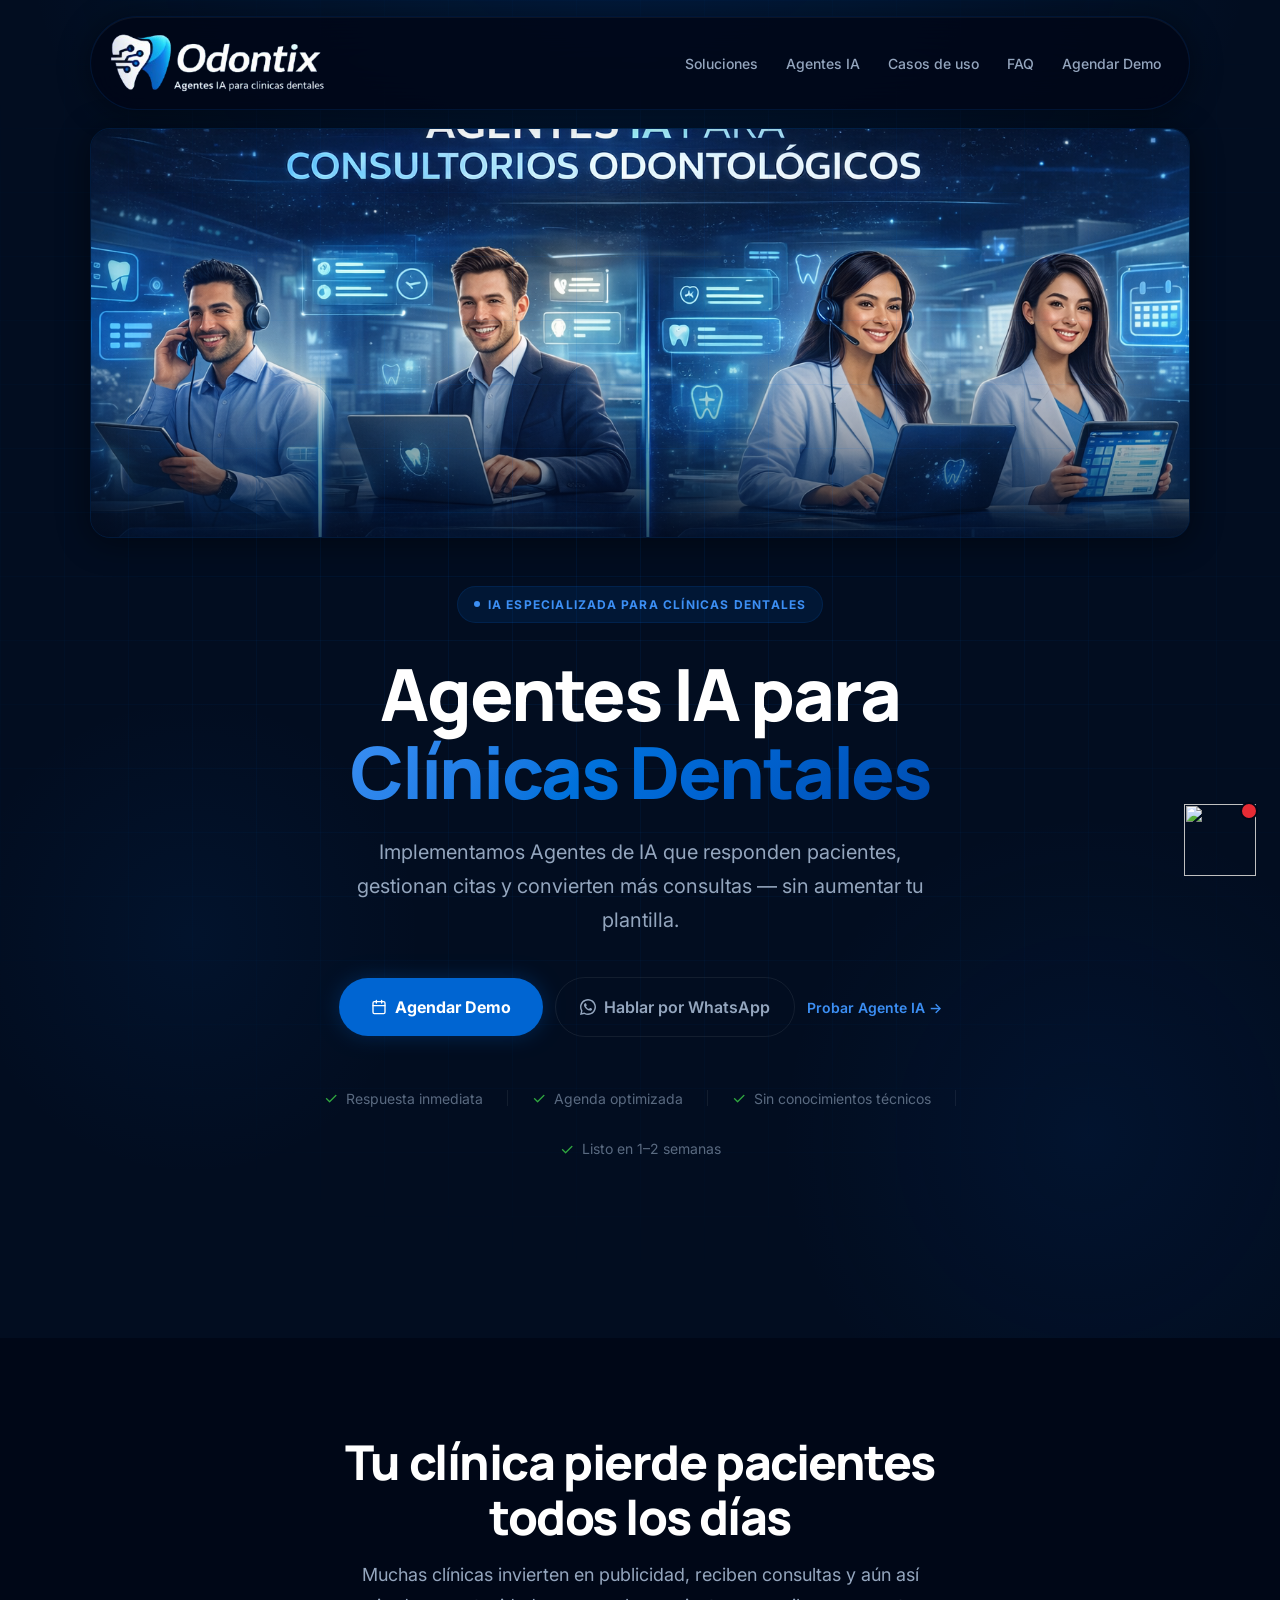
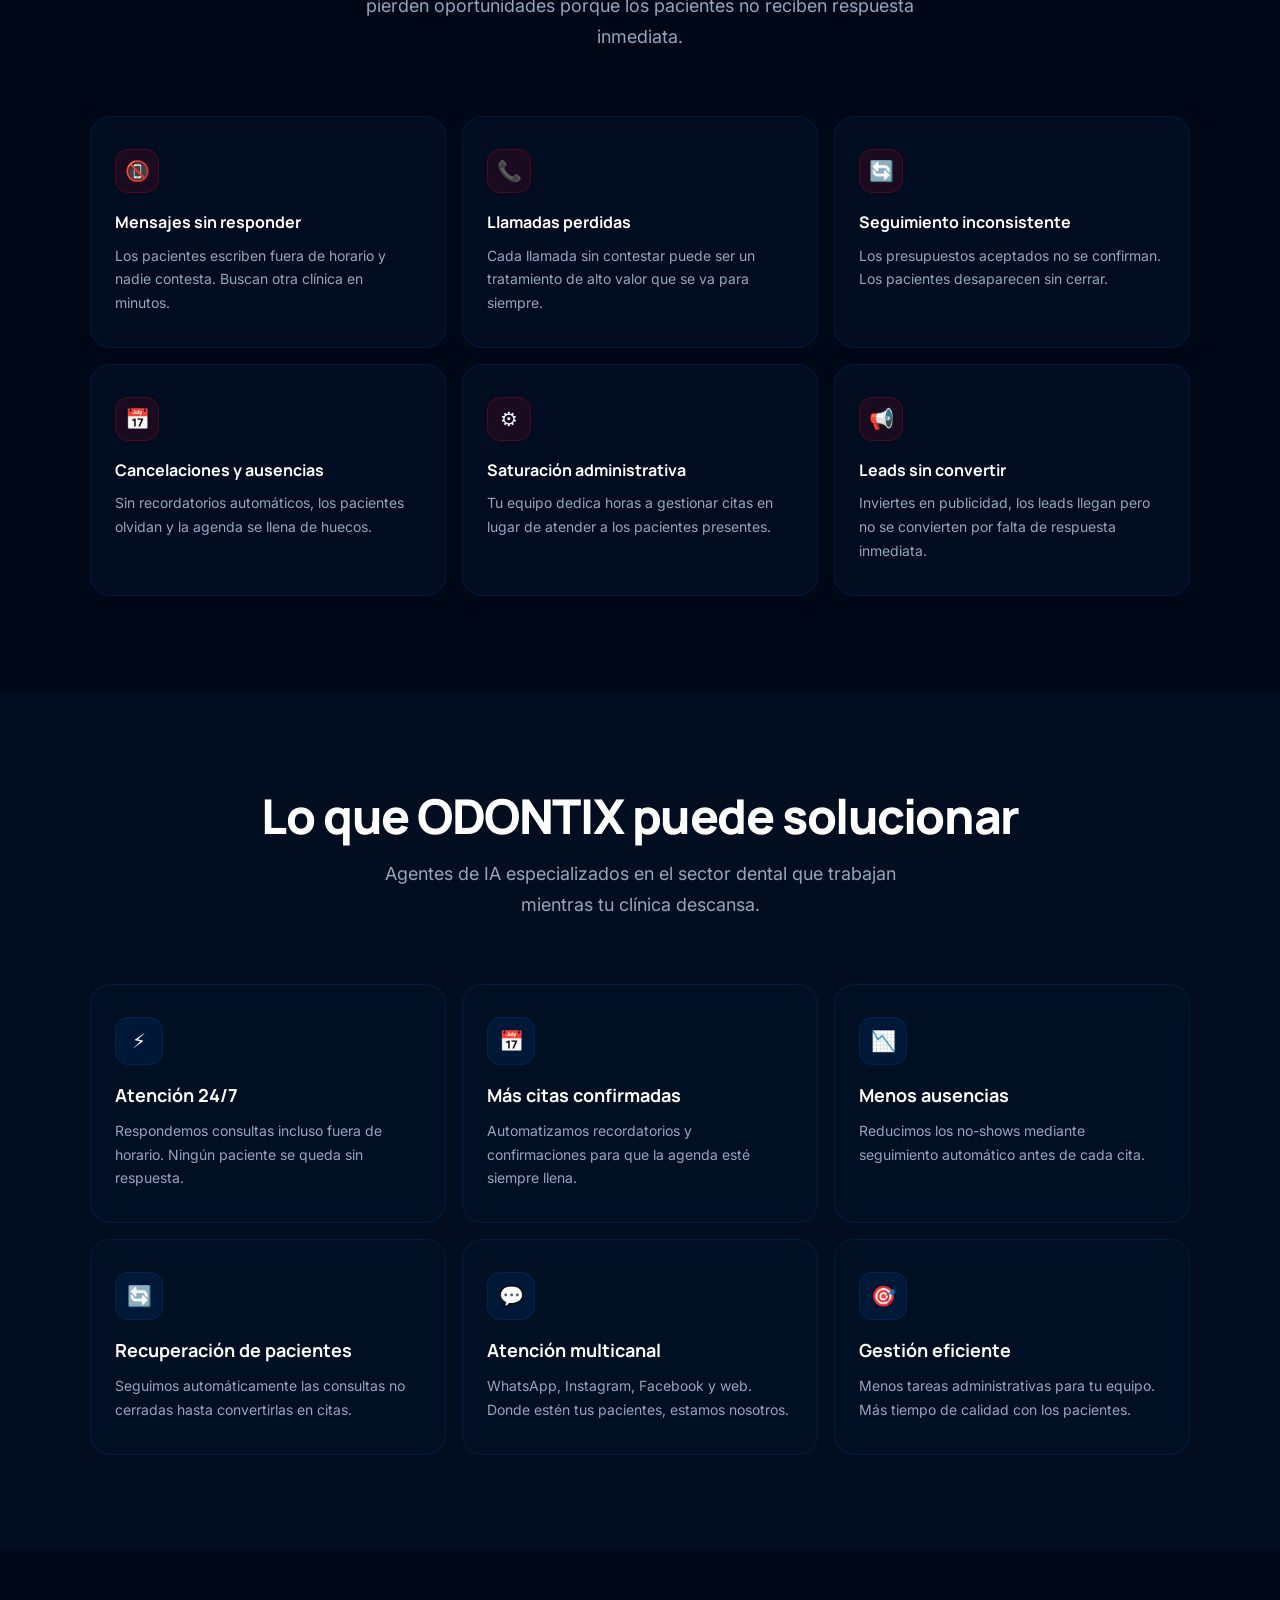
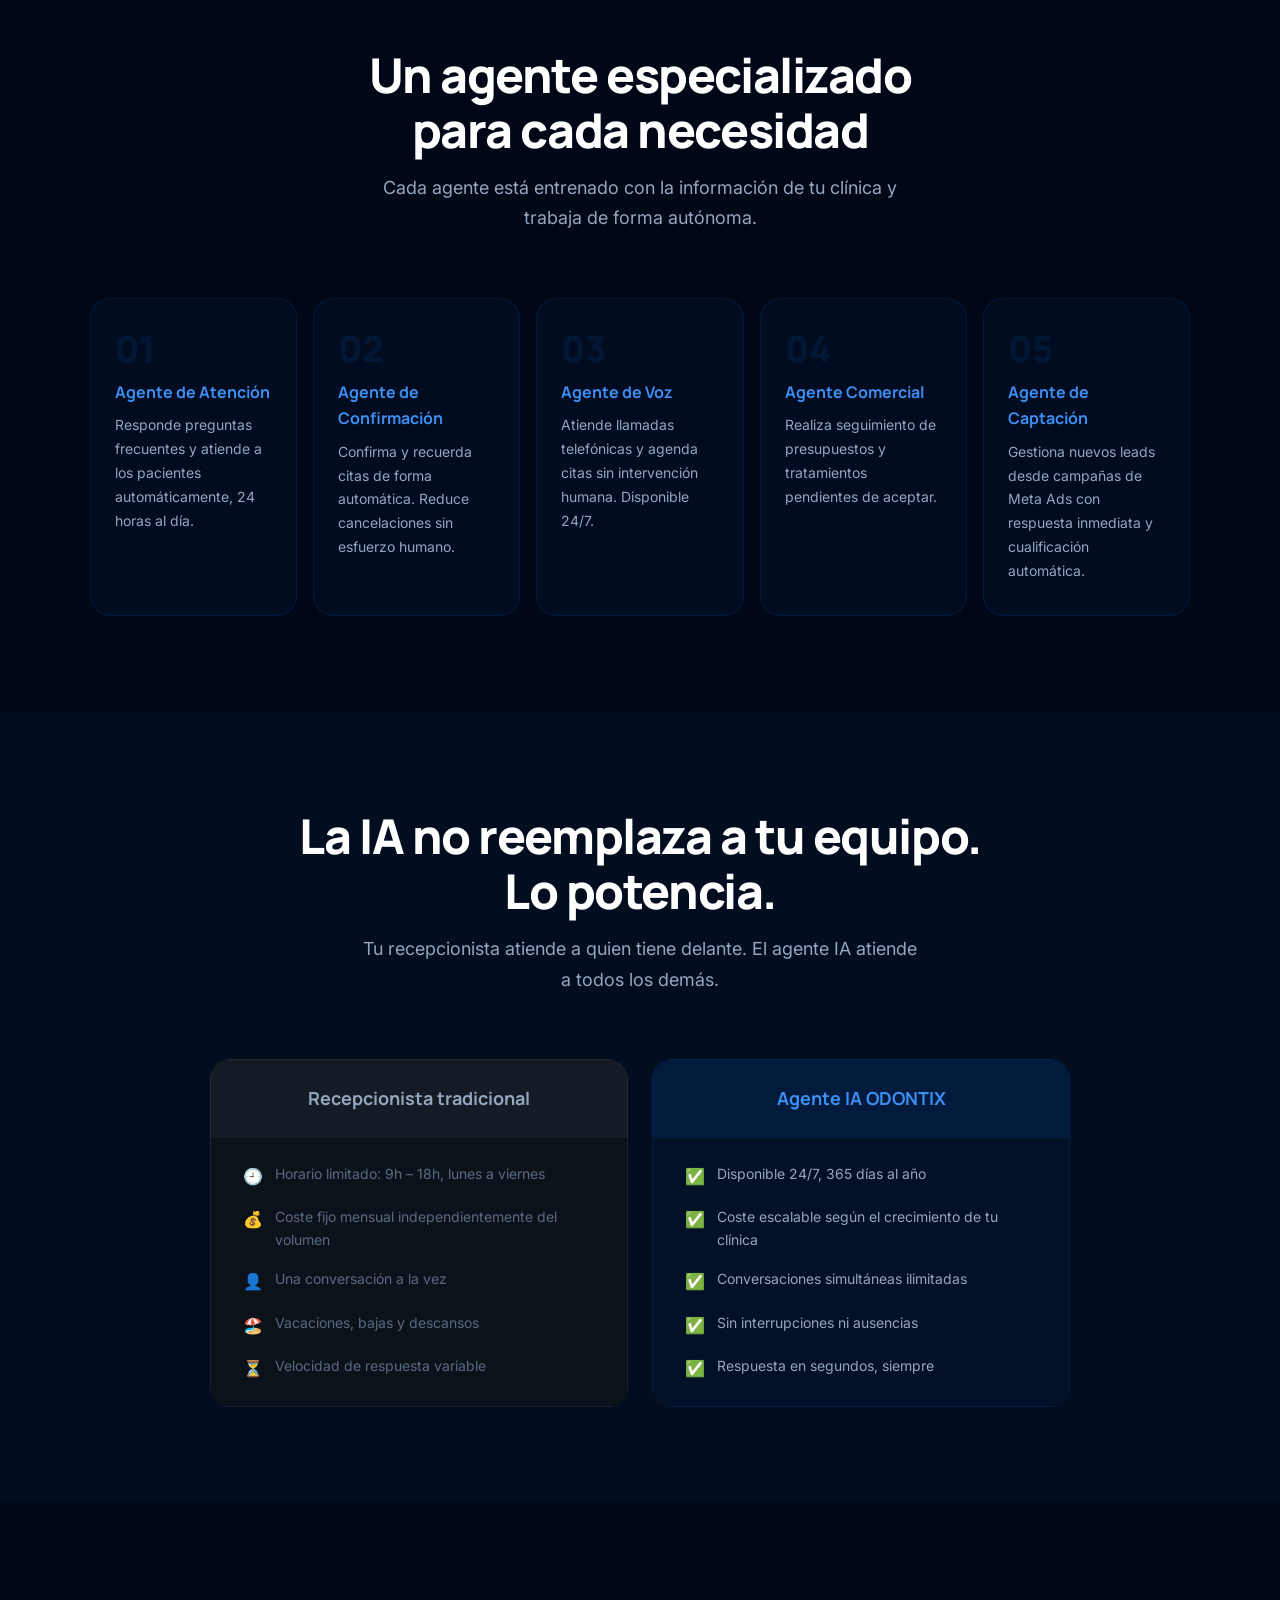
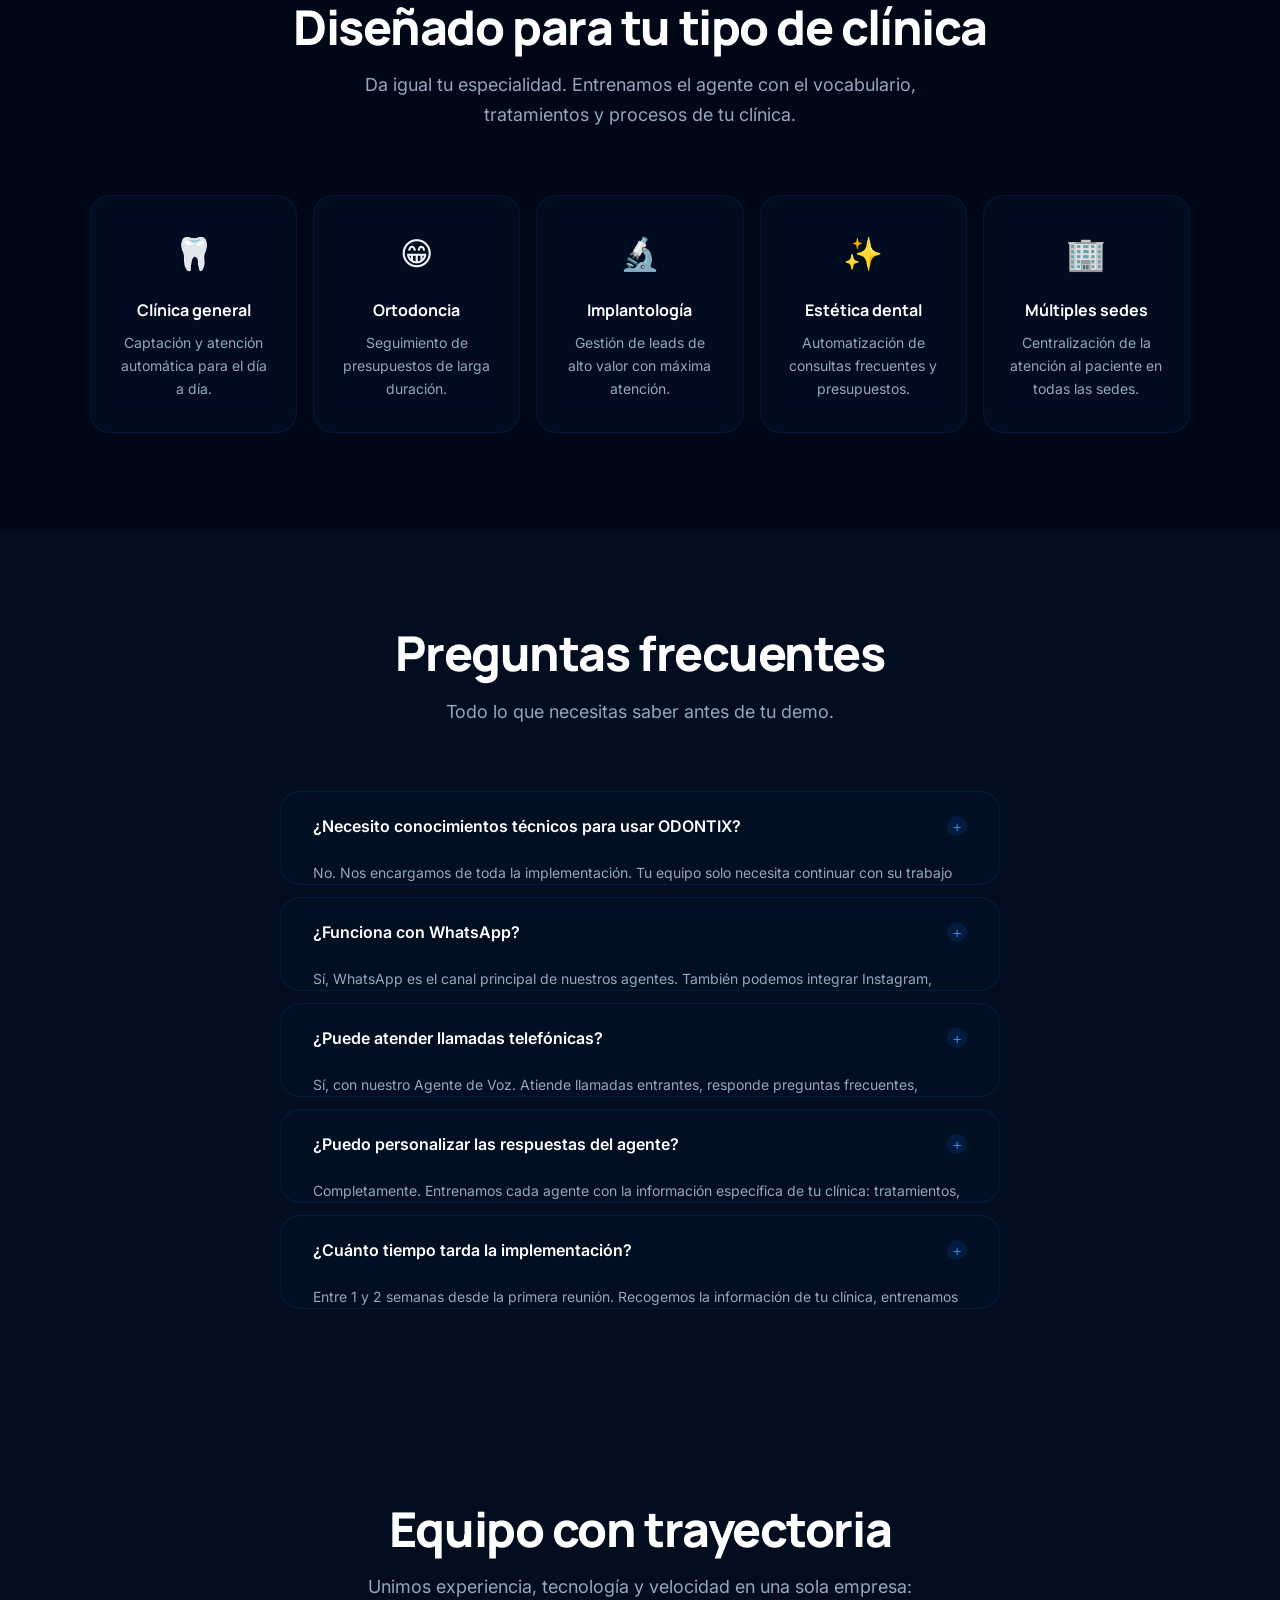
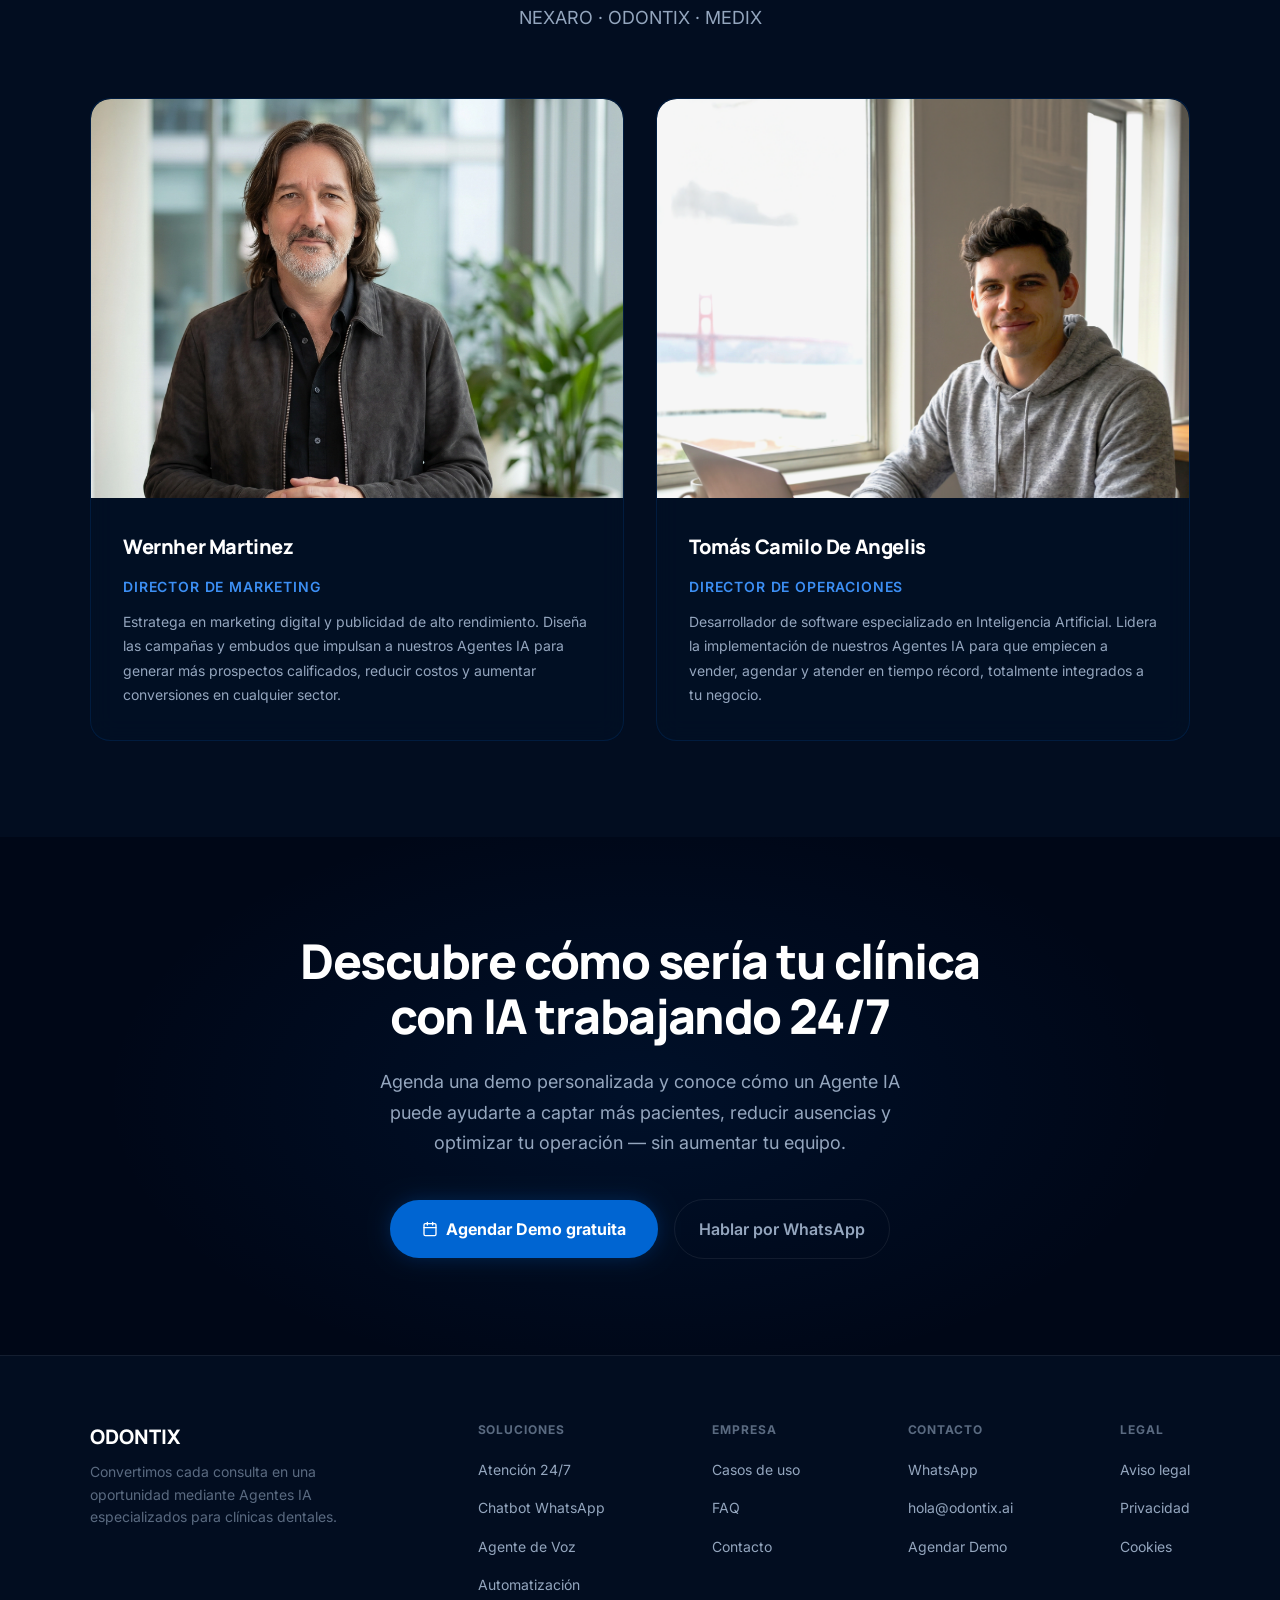
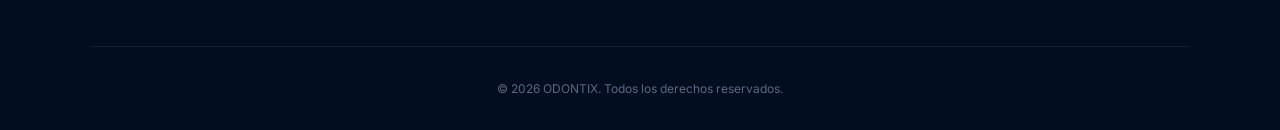
==== commit 51469e88: "feat: update chatbot icon, remove WA float, slide animation on hero - Replace chat toggle SVG with c" ====
--- a/index.html
+++ b/index.html
@@ -577,10 +577,10 @@
     <!-- Burbuja toggle -->
     <button id="chatToggle" class="chat-toggle" aria-label="Abrir chat" aria-expanded="false">
       <!-- Icono chat -->
-      <svg class="chat-icon-open" width="26" height="26" viewBox="0 0 24 24" fill="none" stroke="currentColor" stroke-width="2" stroke-linecap="round" stroke-linejoin="round" aria-hidden="true"><path d="M21 15a2 2 0 0 1-2 2H7l-4 4V5a2 2 0 0 1 2-2h14a2 2 0 0 1 2 2z"/></svg>
+      <img class="chat-icon-open" src="iconochatbot.png" alt="" aria-hidden="true" />
       <!-- Icono cerrar -->
       <svg class="chat-icon-close" width="22" height="22" viewBox="0 0 24 24" fill="none" stroke="currentColor" stroke-width="2.5" stroke-linecap="round" aria-hidden="true"><line x1="18" y1="6" x2="6" y2="18"/><line x1="6" y1="6" x2="18" y2="18"/></svg>
-      <span class="chat-badge" aria-hidden="true">1</span>
+      <span class="chat-badge" aria-hidden="true"></span>
     </button>
 
     <!-- Panel chat -->
--- a/styles.css
+++ b/styles.css
@@ -173,7 +173,7 @@
   position: relative;
   width: calc(100% - var(--space-8));
   max-width: 1100px;   /* mismo max-width que el nav pill */
-  margin: 108px auto 0; /* 108px = altura nav fijo; centrado horizontal */
+  margin: 128px auto 0; /* offset nav fijo + margen extra */
   height: clamp(200px, 32vw, 480px);
   overflow: hidden;
   flex-shrink: 0;
@@ -188,13 +188,12 @@
   object-fit: cover;
   object-position: center center;
   display: block;
-  /* Ken Burns suave */
-  animation: coverZoom 14s ease-in-out infinite alternate;
-}
-
-@keyframes coverZoom {
-  from { transform: scale(1);   }
-  to   { transform: scale(1.06); }
+  animation: coverSlide 18s ease-in-out infinite alternate;
+}
+
+@keyframes coverSlide {
+  from { transform: translateX(0); }
+  to   { transform: translateX(-4%); }
 }
 
 /* Degradado inferior para fusionar con el fondo oscuro */
@@ -1052,28 +1051,28 @@
 /* Posicionamiento global */
 #chatbot {
   position: fixed;
-  bottom: 100px; /* sobre el botón de WhatsApp */
-  right: var(--space-6);
+  bottom: 24px;
+  right: 24px;
   z-index: 2000;
   display: flex;
-  flex-direction: column;
+  flex-direction: column-reverse;
   align-items: flex-end;
   gap: var(--space-3);
 }
 
 /* ── Botón toggle ── */
 .chat-toggle {
-  width: 56px;
-  height: 56px;
+  width: 72px;
+  height: 72px;
   border-radius: 50%;
-  background: var(--color-accent);
+  background: transparent;
   border: none;
   cursor: pointer;
   display: flex;
   align-items: center;
   justify-content: center;
-  box-shadow: 0 4px 24px oklch(52% 0.19 255 / 0.45);
-  transition: transform var(--dur-base) var(--ease-out), box-shadow var(--dur-base) var(--ease-out);
+  box-shadow: none;
+  transition: transform var(--dur-base) var(--ease-out);
   color: #fff;
   position: relative;
   flex-shrink: 0;
@@ -1084,7 +1083,7 @@
   box-shadow: 0 6px 32px oklch(52% 0.19 255 / 0.6);
 }
 
-.chat-icon-open  { display: block; }
+.chat-icon-open  { display: block; width: 72px; height: 72px; object-fit: contain; }
 .chat-icon-close { display: none; }
 
 #chatbot.open .chat-icon-open  { display: none; }
@@ -1093,18 +1092,12 @@
 /* Notificación badge */
 .chat-badge {
   position: absolute;
-  top: -4px;
-  right: -4px;
+  top: -2px;
+  right: -2px;
   width: 18px;
   height: 18px;
   border-radius: 50%;
   background: oklch(60% 0.22 25);
-  color: #fff;
-  font-size: 11px;
-  font-weight: 700;
-  display: flex;
-  align-items: center;
-  justify-content: center;
   border: 2px solid var(--color-bg);
   animation: pulseDot 2s ease-in-out infinite;
 }
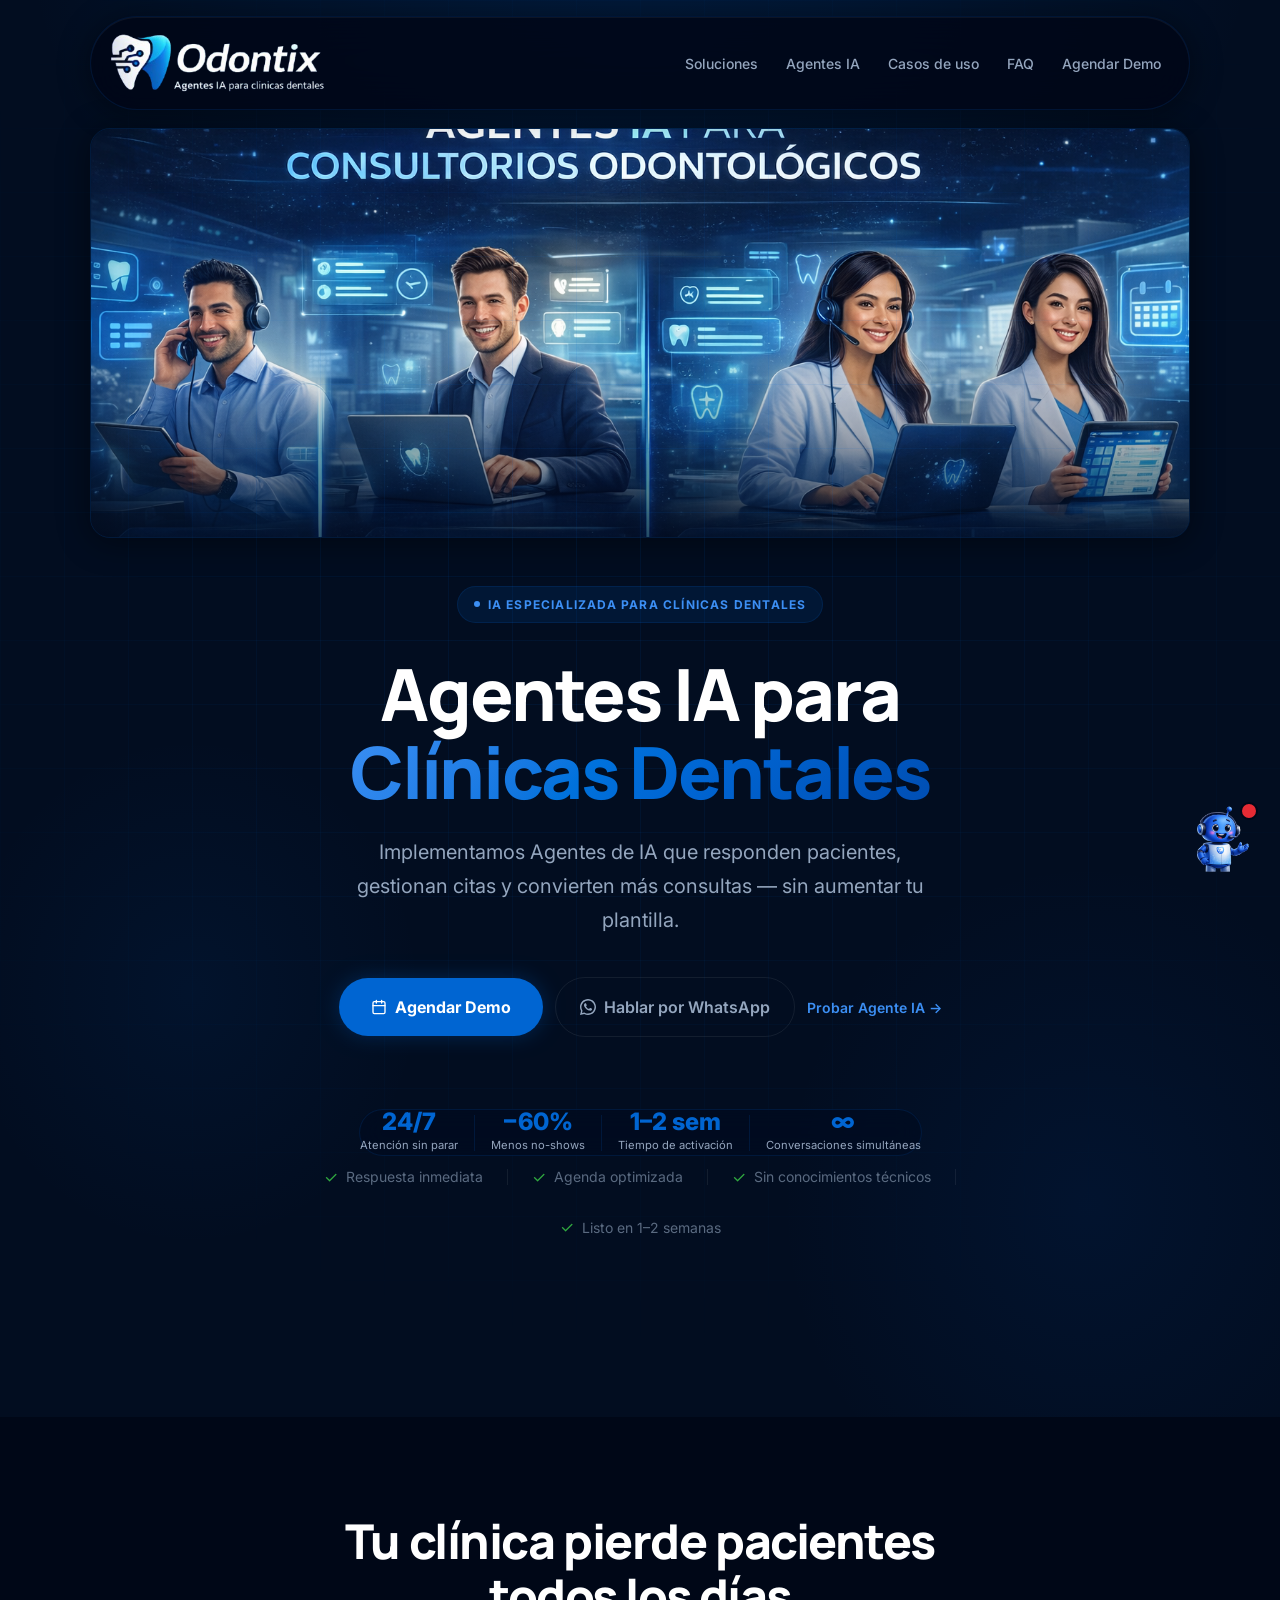
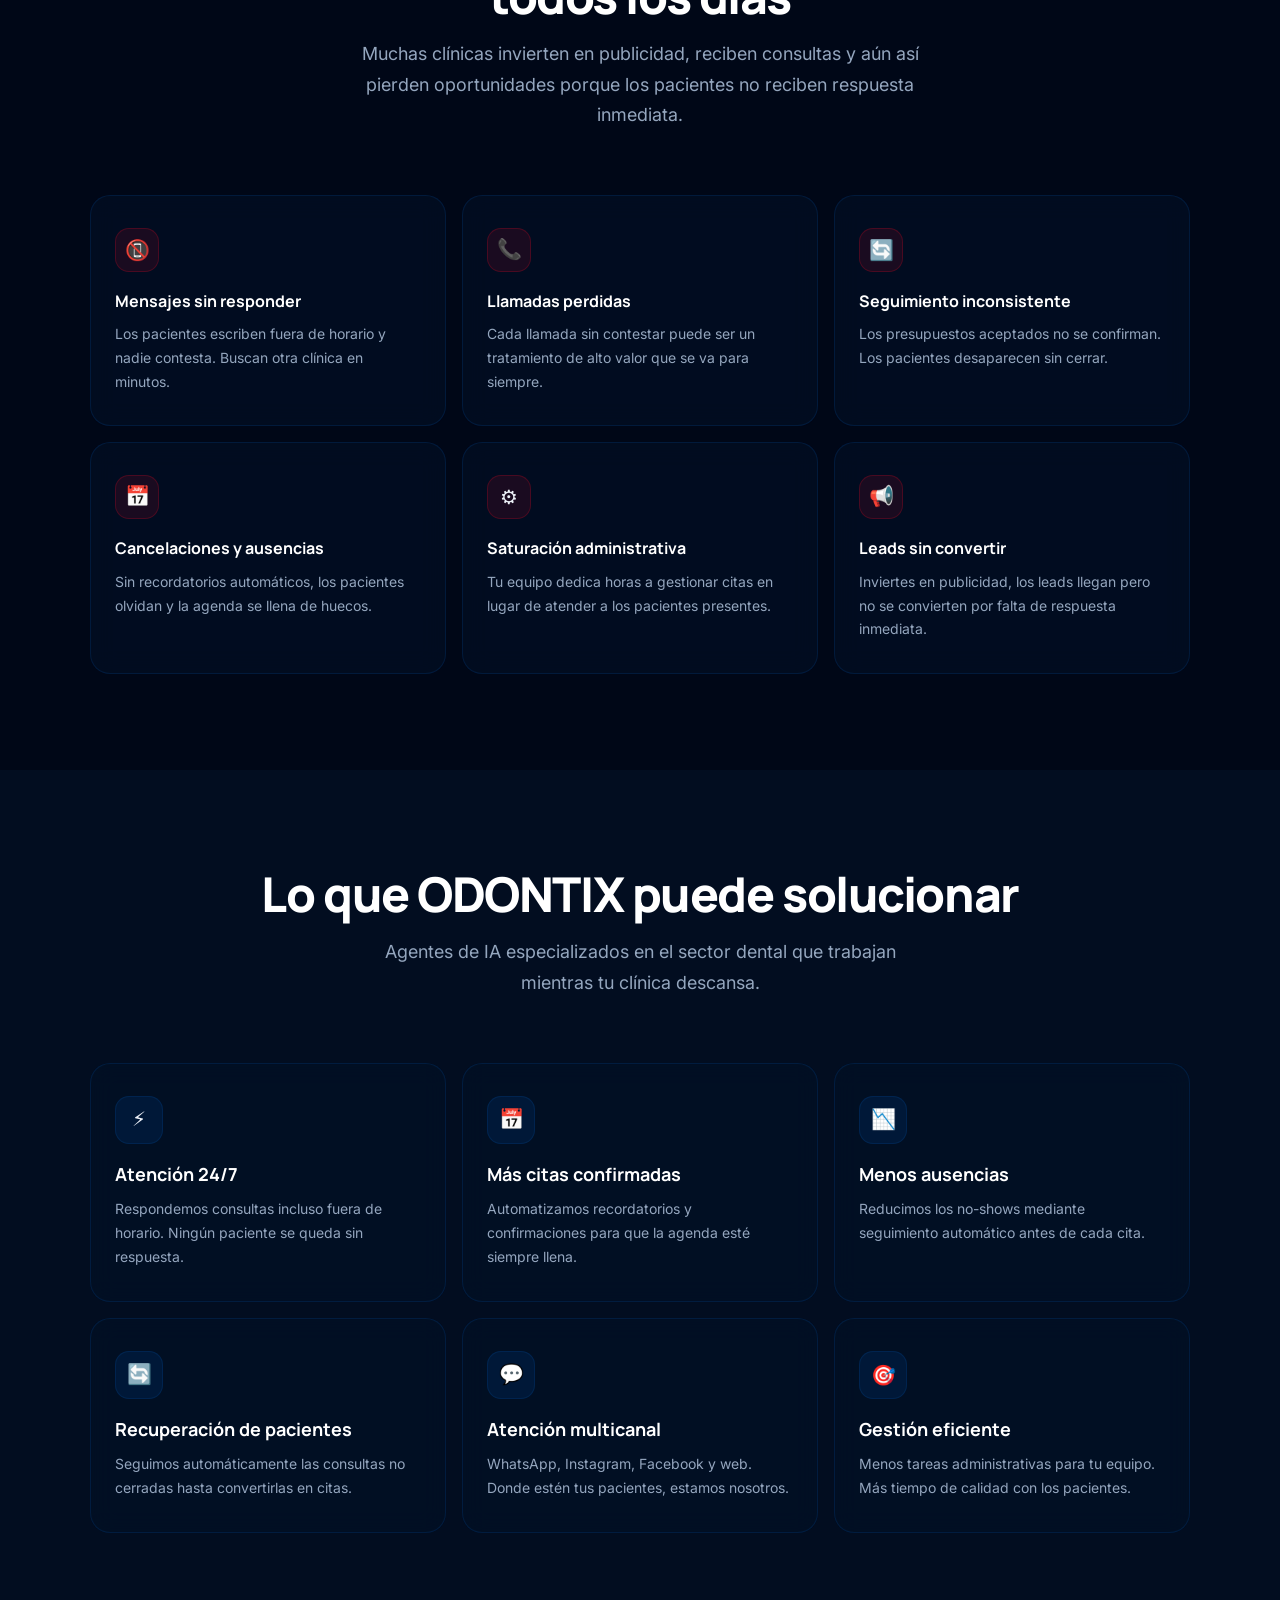
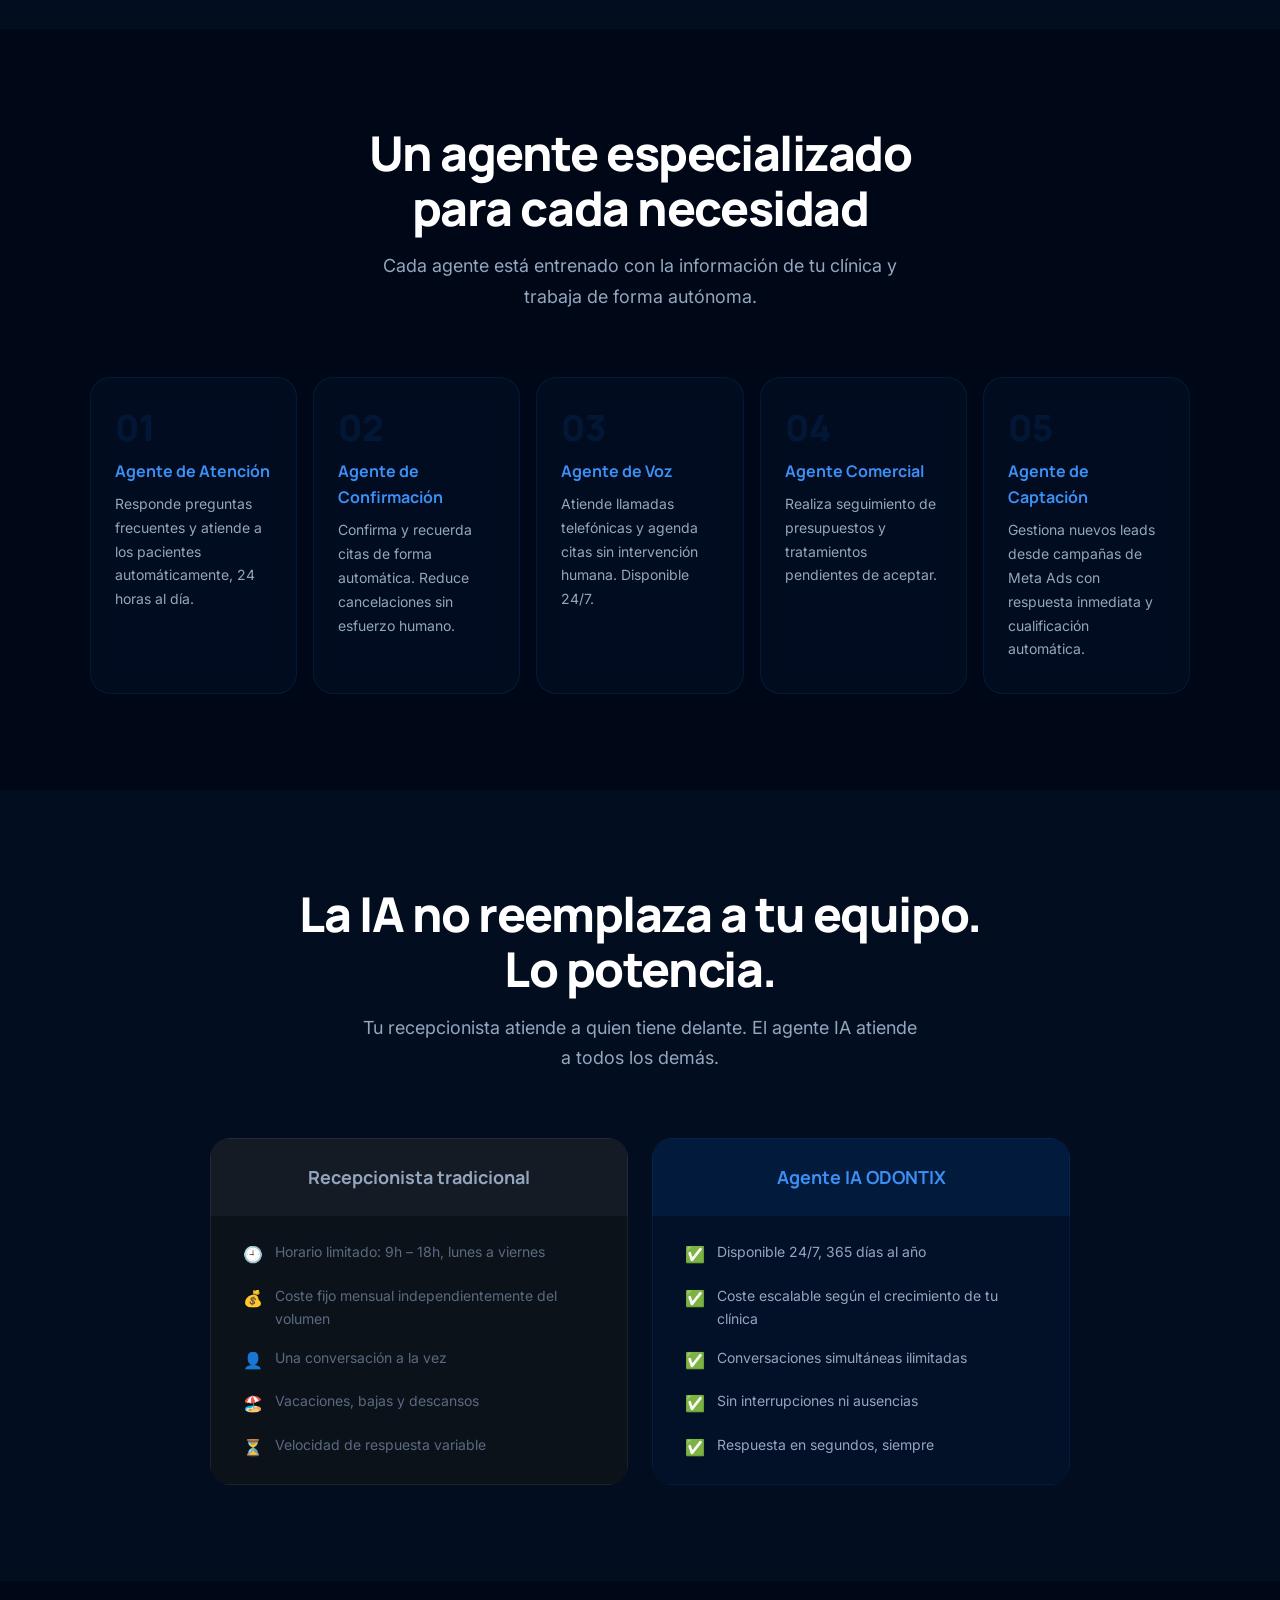
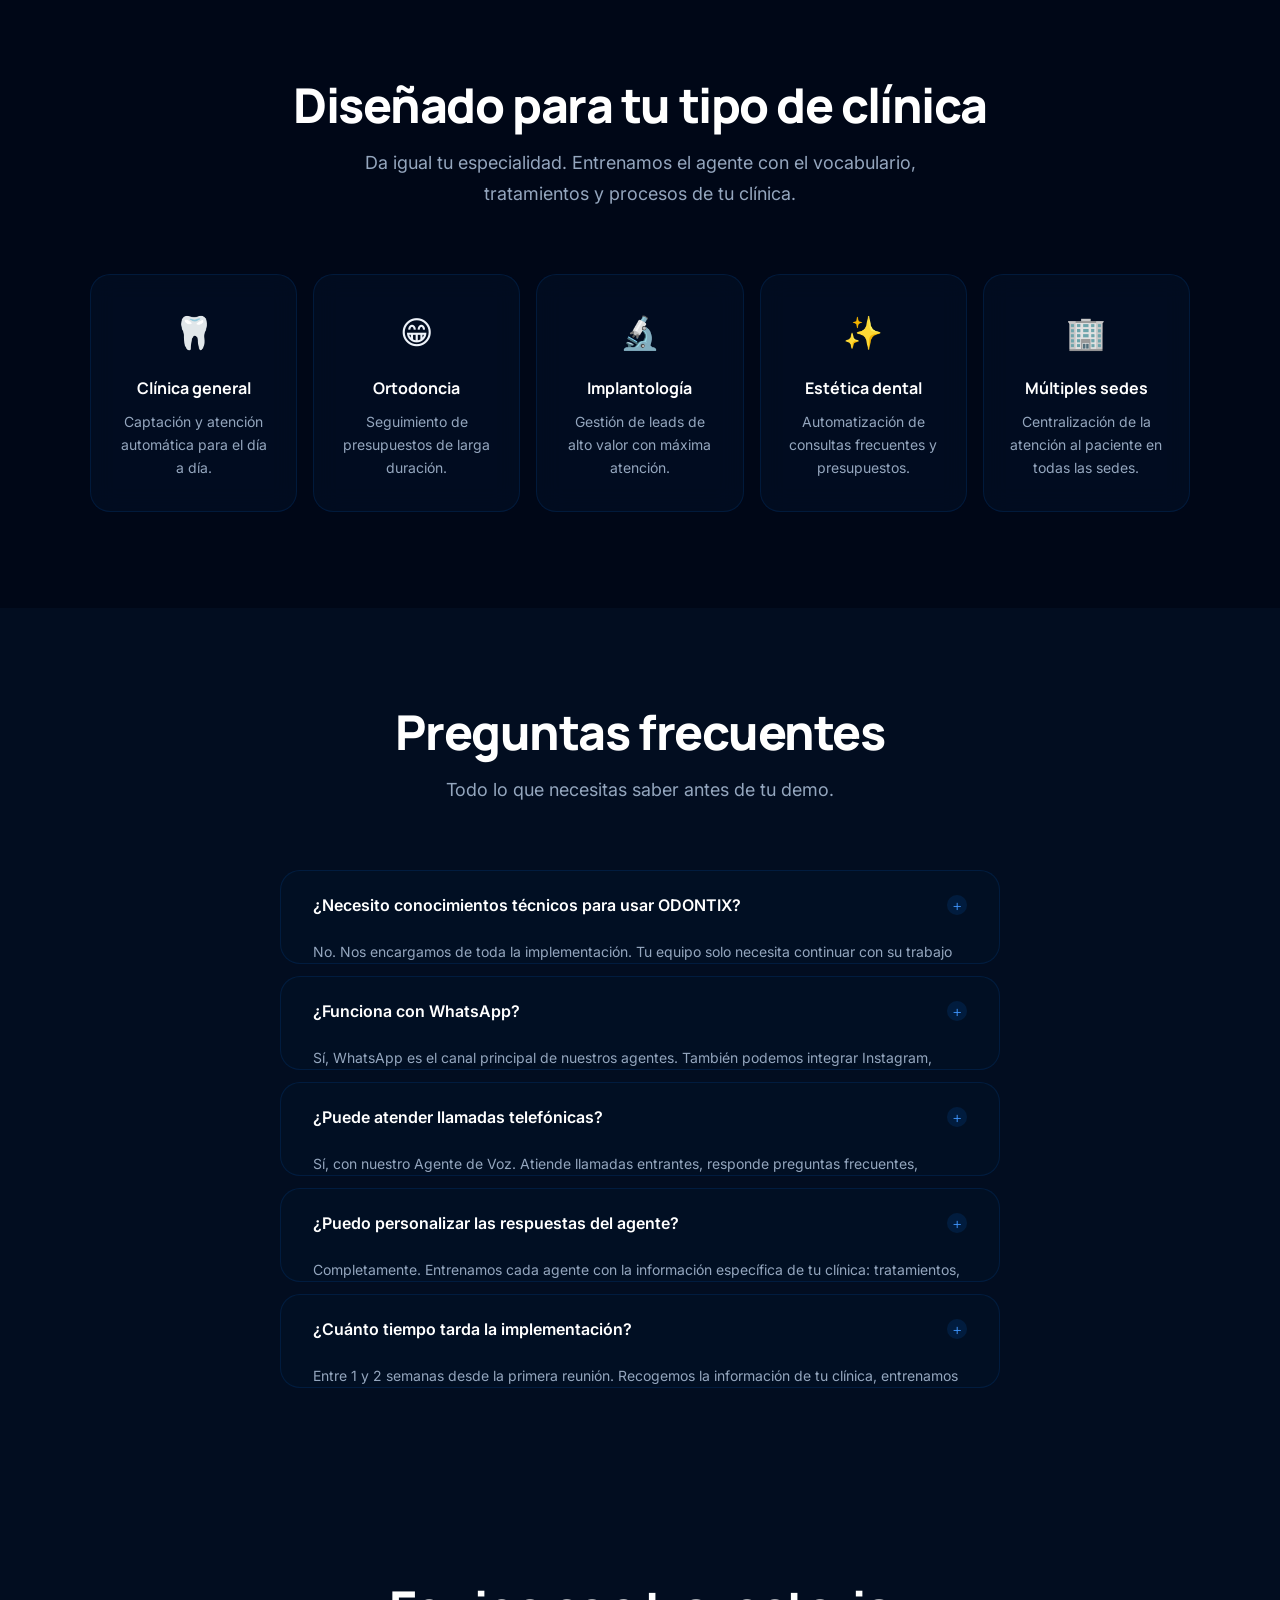
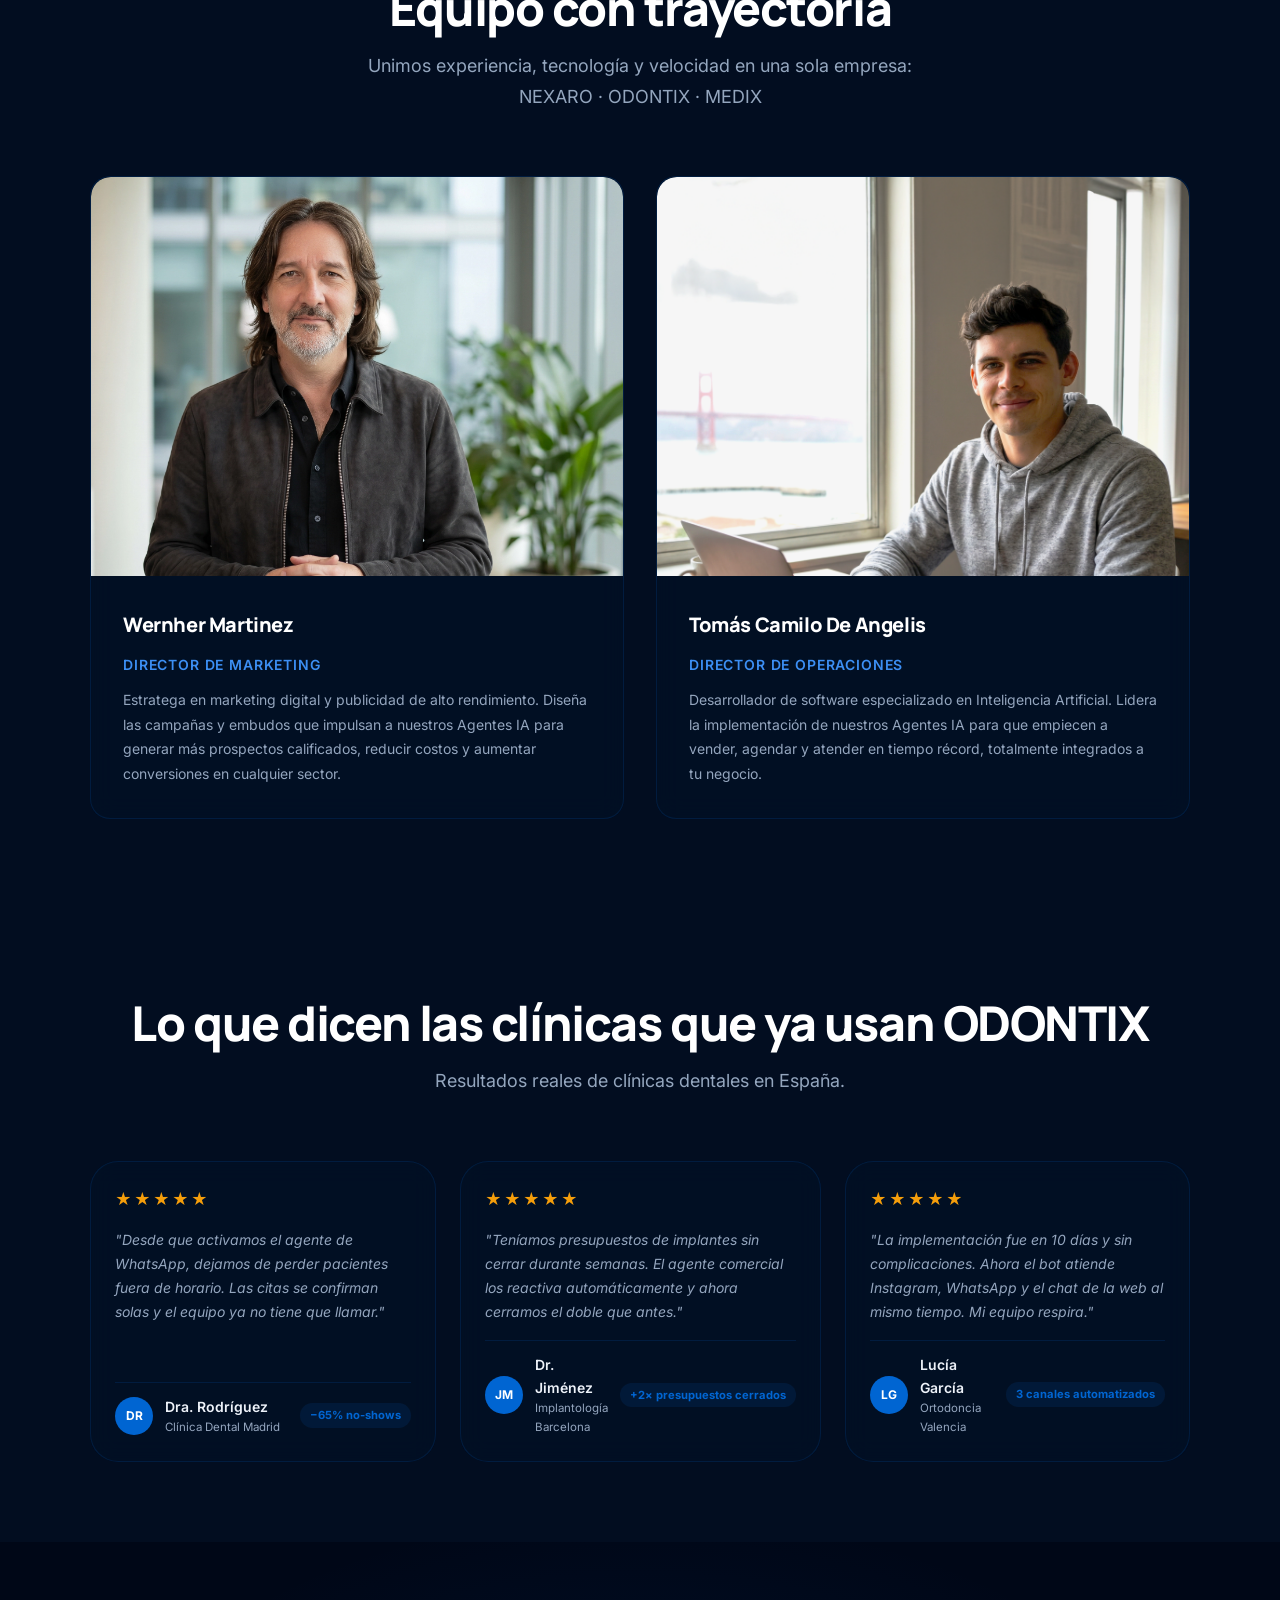
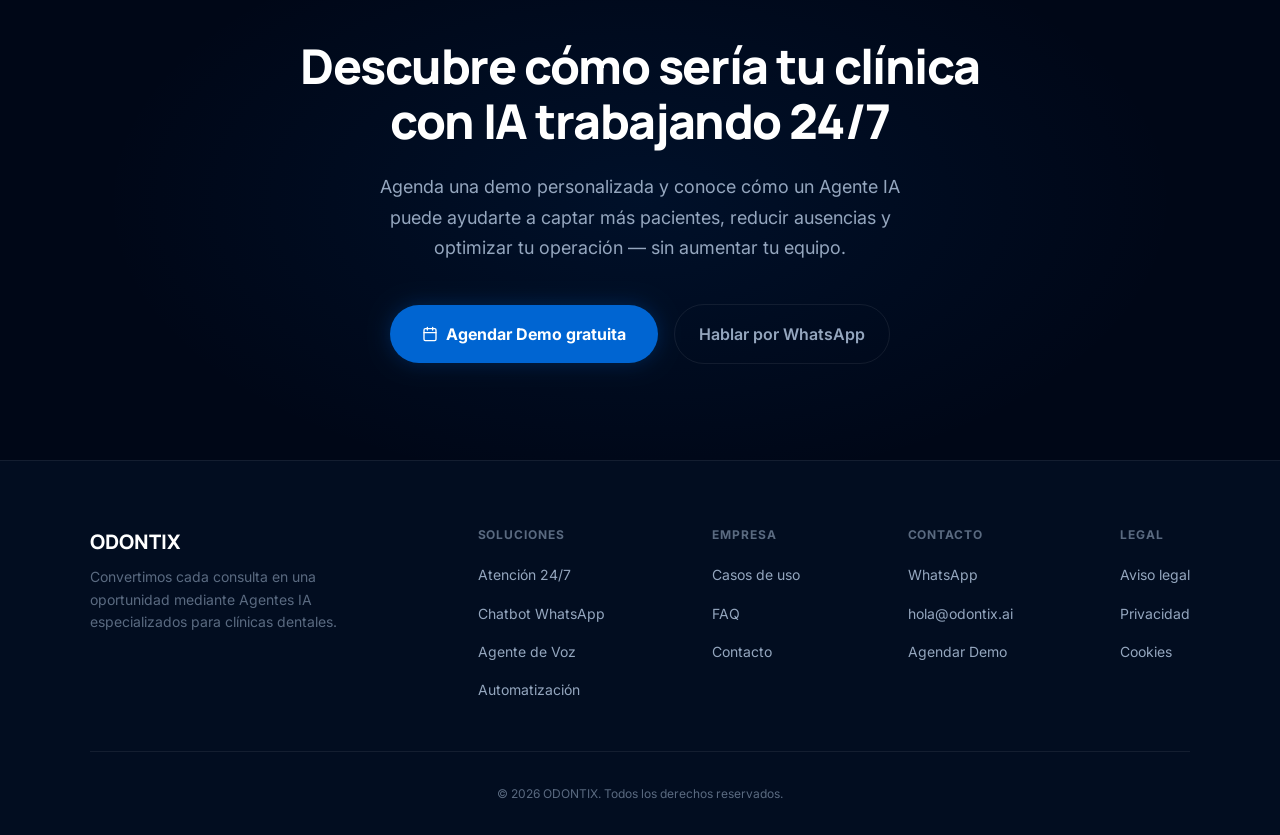
==== commit 1da94a14: "SEO improvements: GA4, meta tags, schema, canonical, fixed links" ====
--- a/index.html
+++ b/index.html
@@ -3,7 +3,7 @@
 <head>
   <meta charset="UTF-8" />
   <meta name="viewport" content="width=device-width, initial-scale=1.0" />
-  <title>ODONTIX — Agentes IA para Clínicas Dentales | Equipo comercial 24/7</title>
+  <title>Agentes IA para Clínicas Dentales | ODONTIX España</title>
   <meta name="description" content="Implementamos Agentes de IA especializados para clínicas dentales que responden pacientes, gestionan citas y convierten más consultas — sin aumentar tu plantilla." />
   <!-- Google Analytics GA4 -->
   <script async src="https://www.googletagmanager.com/gtag/js?id=G-SQEDR3PP6F"></script>
@@ -14,14 +14,14 @@
     gtag('config', 'G-SQEDR3PP6F');
   </script>
   <meta name="google-site-verification" content="509774c3b77a69b0" />
-  <link rel="canonical" href="https://odontix.eu/" />
+  <link rel="canonical" href="https://www.odontix.eu/" />
 
   <!-- Open Graph -->
   <meta property="og:type" content="website" />
-  <meta property="og:url" content="https://odontix.eu/" />
+  <meta property="og:url" content="https://www.odontix.eu/" />
   <meta property="og:title" content="ODONTIX — Agentes IA para Clínicas Dentales" />
   <meta property="og:description" content="Agentes de IA especializados para clínicas dentales: atención 24/7, gestión de citas, reducción de no-shows y captación de pacientes sin aumentar tu plantilla." />
-  <meta property="og:image" content="https://odontix.eu/logo.png" />
+  <meta property="og:image" content="https://www.odontix.eu/logo.png" />
   <meta name="twitter:card" content="summary_large_image" />
   <meta name="twitter:title" content="ODONTIX — Agentes IA para Clínicas Dentales" />
   <meta name="twitter:description" content="Agentes de IA especializados para clínicas dentales: atención 24/7, gestión de citas y captación de pacientes." />
@@ -34,8 +34,8 @@
       {
         "@type": "Organization",
         "name": "ODONTIX",
-        "url": "https://odontix.eu",
-        "logo": "https://odontix.eu/logo.png",
+        "url": "https://www.odontix.eu",
+        "logo": "https://www.odontix.eu/logo.png",
         "email": "hola@odontix.ai",
         "telephone": "+34682841354",
         "description": "Agentes de Inteligencia Artificial especializados para clínicas dentales. Automatización de atención al paciente, gestión de citas y captación de leads.",
@@ -152,7 +152,29 @@
         </a>
       </div>
 
-      <div class="hero-trust hero-anim" role="list" style="--anim-delay:0.7s">
+      <div class="hero-stats hero-anim" role="list" style="--anim-delay:0.7s">
+        <div class="hero-stat" role="listitem">
+          <span class="hero-stat-num">24/7</span>
+          <span class="hero-stat-label">Atención sin parar</span>
+        </div>
+        <div class="hero-stat-divider" aria-hidden="true"></div>
+        <div class="hero-stat" role="listitem">
+          <span class="hero-stat-num">−60%</span>
+          <span class="hero-stat-label">Menos no-shows</span>
+        </div>
+        <div class="hero-stat-divider" aria-hidden="true"></div>
+        <div class="hero-stat" role="listitem">
+          <span class="hero-stat-num">1–2 sem</span>
+          <span class="hero-stat-label">Tiempo de activación</span>
+        </div>
+        <div class="hero-stat-divider" aria-hidden="true"></div>
+        <div class="hero-stat" role="listitem">
+          <span class="hero-stat-num">∞</span>
+          <span class="hero-stat-label">Conversaciones simultáneas</span>
+        </div>
+      </div>
+
+      <div class="hero-trust hero-anim" role="list" style="--anim-delay:0.85s">
         <div class="trust-item" role="listitem">
           <span class="trust-icon" aria-hidden="true">✓</span>
           Respuesta inmediata
@@ -492,6 +514,57 @@
             <h3 class="team-name">Tomás Camilo De Angelis</h3>
             <span class="team-role">Director de Operaciones</span>
             <p class="team-bio">Desarrollador de software especializado en Inteligencia Artificial. Lidera la implementación de nuestros Agentes IA para que empiecen a vender, agendar y atender en tiempo récord, totalmente integrados a tu negocio.</p>
+          </div>
+        </div>
+      </div>
+    </div>
+  </section>
+
+  <!-- TESTIMONIOS -->
+  <section id="testimonios" aria-labelledby="testimonios-title">
+    <div class="section-inner">
+      <div class="section-header" data-aos>
+        <h2 id="testimonios-title">Lo que dicen las clínicas que ya usan ODONTIX</h2>
+        <p>Resultados reales de clínicas dentales en España.</p>
+      </div>
+
+      <div class="testimonios-grid">
+        <div class="testimonio-card glass-card" data-aos data-aos-delay="100">
+          <div class="testimonio-stars" aria-label="5 estrellas">★★★★★</div>
+          <p class="testimonio-text">"Desde que activamos el agente de WhatsApp, dejamos de perder pacientes fuera de horario. Las citas se confirman solas y el equipo ya no tiene que llamar."</p>
+          <div class="testimonio-author">
+            <div class="testimonio-avatar" aria-hidden="true">DR</div>
+            <div>
+              <p class="testimonio-name">Dra. Rodríguez</p>
+              <p class="testimonio-clinic">Clínica Dental Madrid</p>
+            </div>
+            <div class="testimonio-metric">−65% no-shows</div>
+          </div>
+        </div>
+
+        <div class="testimonio-card glass-card" data-aos data-aos-delay="200">
+          <div class="testimonio-stars" aria-label="5 estrellas">★★★★★</div>
+          <p class="testimonio-text">"Teníamos presupuestos de implantes sin cerrar durante semanas. El agente comercial los reactiva automáticamente y ahora cerramos el doble que antes."</p>
+          <div class="testimonio-author">
+            <div class="testimonio-avatar" aria-hidden="true">JM</div>
+            <div>
+              <p class="testimonio-name">Dr. Jiménez</p>
+              <p class="testimonio-clinic">Implantología Barcelona</p>
+            </div>
+            <div class="testimonio-metric">+2× presupuestos cerrados</div>
+          </div>
+        </div>
+
+        <div class="testimonio-card glass-card" data-aos data-aos-delay="300">
+          <div class="testimonio-stars" aria-label="5 estrellas">★★★★★</div>
+          <p class="testimonio-text">"La implementación fue en 10 días y sin complicaciones. Ahora el bot atiende Instagram, WhatsApp y el chat de la web al mismo tiempo. Mi equipo respira."</p>
+          <div class="testimonio-author">
+            <div class="testimonio-avatar" aria-hidden="true">LG</div>
+            <div>
+              <p class="testimonio-name">Lucía García</p>
+              <p class="testimonio-clinic">Ortodoncia Valencia</p>
+            </div>
+            <div class="testimonio-metric">3 canales automatizados</div>
           </div>
         </div>
       </div>
--- a/styles.css
+++ b/styles.css
@@ -1346,3 +1346,272 @@
     transition: none !important;
   }
 }
+
+/* ══════════════ HERO STATS ══════════════ */
+.hero-stats {
+  display: flex;
+  align-items: center;
+  gap: var(--space-4);
+  flex-wrap: wrap;
+  margin-top: var(--space-6);
+  margin-bottom: var(--space-2);
+  padding: var(--space-4) var(--space-5);
+  background: oklch(15% 0.05 255 / 0.6);
+  border: 1px solid var(--color-border);
+  border-radius: var(--radius-xl);
+  backdrop-filter: blur(12px);
+}
+
+.hero-stat {
+  display: flex;
+  flex-direction: column;
+  align-items: center;
+  gap: 2px;
+}
+
+.hero-stat-num {
+  font-family: var(--font-head);
+  font-size: var(--text-2xl);
+  font-weight: 800;
+  color: var(--color-accent);
+  line-height: 1;
+}
+
+.hero-stat-label {
+  font-size: 0.7rem;
+  color: var(--color-text-2);
+  text-align: center;
+  white-space: nowrap;
+}
+
+.hero-stat-divider {
+  width: 1px;
+  height: 36px;
+  background: var(--color-border);
+  flex-shrink: 0;
+}
+
+@media (max-width: 600px) {
+  .hero-stats { gap: var(--space-3); justify-content: center; }
+  .hero-stat-divider { display: none; }
+}
+
+/* ══════════════ TESTIMONIOS ══════════════ */
+#testimonios { padding: var(--space-20) 0; }
+
+.testimonios-grid {
+  display: grid;
+  grid-template-columns: repeat(3, 1fr);
+  gap: var(--space-6);
+  margin-top: var(--space-10);
+}
+
+@media (max-width: 900px) {
+  .testimonios-grid { grid-template-columns: 1fr; }
+}
+
+.testimonio-card {
+  padding: var(--space-6);
+  display: flex;
+  flex-direction: column;
+  gap: var(--space-4);
+  border-radius: var(--radius-xl);
+}
+
+.testimonio-stars {
+  color: #f59e0b;
+  font-size: 1rem;
+  letter-spacing: 2px;
+}
+
+.testimonio-text {
+  font-size: var(--text-sm);
+  color: var(--color-text-2);
+  line-height: 1.7;
+  flex: 1;
+  font-style: italic;
+}
+
+.testimonio-author {
+  display: flex;
+  align-items: center;
+  gap: var(--space-3);
+  padding-top: var(--space-3);
+  border-top: 1px solid var(--color-border);
+}
+
+.testimonio-avatar {
+  width: 38px;
+  height: 38px;
+  border-radius: 50%;
+  background: var(--color-accent);
+  color: #fff;
+  font-family: var(--font-head);
+  font-weight: 700;
+  font-size: 0.75rem;
+  display: flex;
+  align-items: center;
+  justify-content: center;
+  flex-shrink: 0;
+}
+
+.testimonio-name {
+  font-size: var(--text-sm);
+  font-weight: 600;
+  color: var(--color-text);
+}
+
+.testimonio-clinic {
+  font-size: 0.72rem;
+  color: var(--color-text-2);
+}
+
+.testimonio-metric {
+  margin-left: auto;
+  font-size: 0.7rem;
+  font-weight: 700;
+  color: var(--color-accent);
+  background: oklch(52% 0.19 255 / 0.12);
+  padding: 3px 10px;
+  border-radius: var(--radius-full);
+  white-space: nowrap;
+  flex-shrink: 0;
+}
+
+/* ══════════════ CHATBOT — QUICK REPLY CHIPS ══════════════ */
+.chat-chips {
+  display: flex;
+  flex-wrap: wrap;
+  gap: 6px;
+  padding: 4px 10px 10px;
+}
+
+.chat-chip {
+  background: oklch(22% 0.06 255);
+  border: 1px solid var(--color-border);
+  border-radius: var(--radius-full);
+  color: var(--color-text);
+  font-size: 0.78rem;
+  font-family: var(--font-body);
+  padding: 6px 14px;
+  cursor: pointer;
+  transition: background 0.15s, border-color 0.15s, transform 0.1s;
+  white-space: nowrap;
+}
+
+.chat-chip:hover {
+  background: oklch(30% 0.08 255);
+  border-color: var(--color-accent);
+  transform: translateY(-1px);
+}
+
+/* ══════════════ CHATBOT — PLAN CARDS ══════════════ */
+.chat-plans {
+  display: flex;
+  flex-direction: column;
+  gap: 8px;
+  padding: 4px 10px 10px;
+}
+
+.chat-plan-card {
+  background: oklch(18% 0.05 255);
+  border: 1px solid var(--color-border);
+  border-radius: 12px;
+  padding: 12px 14px;
+  position: relative;
+  transition: border-color 0.15s;
+}
+
+.chat-plan-card.popular {
+  border-color: oklch(52% 0.19 255 / 0.5);
+}
+
+.chat-plan-badge {
+  position: absolute;
+  top: -9px;
+  right: 12px;
+  background: var(--color-accent);
+  color: #fff;
+  font-size: 0.65rem;
+  font-weight: 700;
+  padding: 2px 10px;
+  border-radius: var(--radius-full);
+  text-transform: uppercase;
+  letter-spacing: 0.05em;
+}
+
+.chat-plan-header {
+  display: flex;
+  justify-content: space-between;
+  align-items: baseline;
+  margin-bottom: 4px;
+}
+
+.chat-plan-name {
+  font-weight: 700;
+  font-size: 0.85rem;
+  color: var(--color-text);
+}
+
+.chat-plan-price {
+  font-weight: 800;
+  font-size: 0.9rem;
+  color: var(--color-accent);
+}
+
+.chat-plan-desc {
+  font-size: 0.72rem;
+  color: var(--color-text-2);
+  margin-bottom: 7px;
+}
+
+.chat-plan-items {
+  list-style: none;
+  margin-bottom: 10px;
+}
+
+.chat-plan-items li {
+  font-size: 0.72rem;
+  color: var(--color-text-2);
+  padding: 1px 0;
+}
+
+.chat-plan-cta {
+  width: 100%;
+  background: var(--color-accent);
+  border: none;
+  border-radius: 8px;
+  color: #fff;
+  font-size: 0.78rem;
+  font-weight: 600;
+  font-family: var(--font-body);
+  padding: 8px;
+  cursor: pointer;
+  transition: background 0.15s, transform 0.1s;
+}
+
+.chat-plan-cta:hover {
+  background: var(--color-accent-light);
+  transform: translateY(-1px);
+}
+
+/* ══════════════ CHATBOT — CALENDLY BUTTON ══════════════ */
+.chat-calendly-btn {
+  display: inline-flex;
+  align-items: center;
+  gap: 6px;
+  background: var(--color-accent);
+  color: #fff;
+  text-decoration: none;
+  font-size: 0.78rem;
+  font-weight: 600;
+  padding: 8px 16px;
+  border-radius: var(--radius-full);
+  margin: 4px 10px 4px;
+  transition: background 0.15s, transform 0.1s;
+}
+
+.chat-calendly-btn:hover {
+  background: var(--color-accent-light);
+  transform: translateY(-1px);
+}
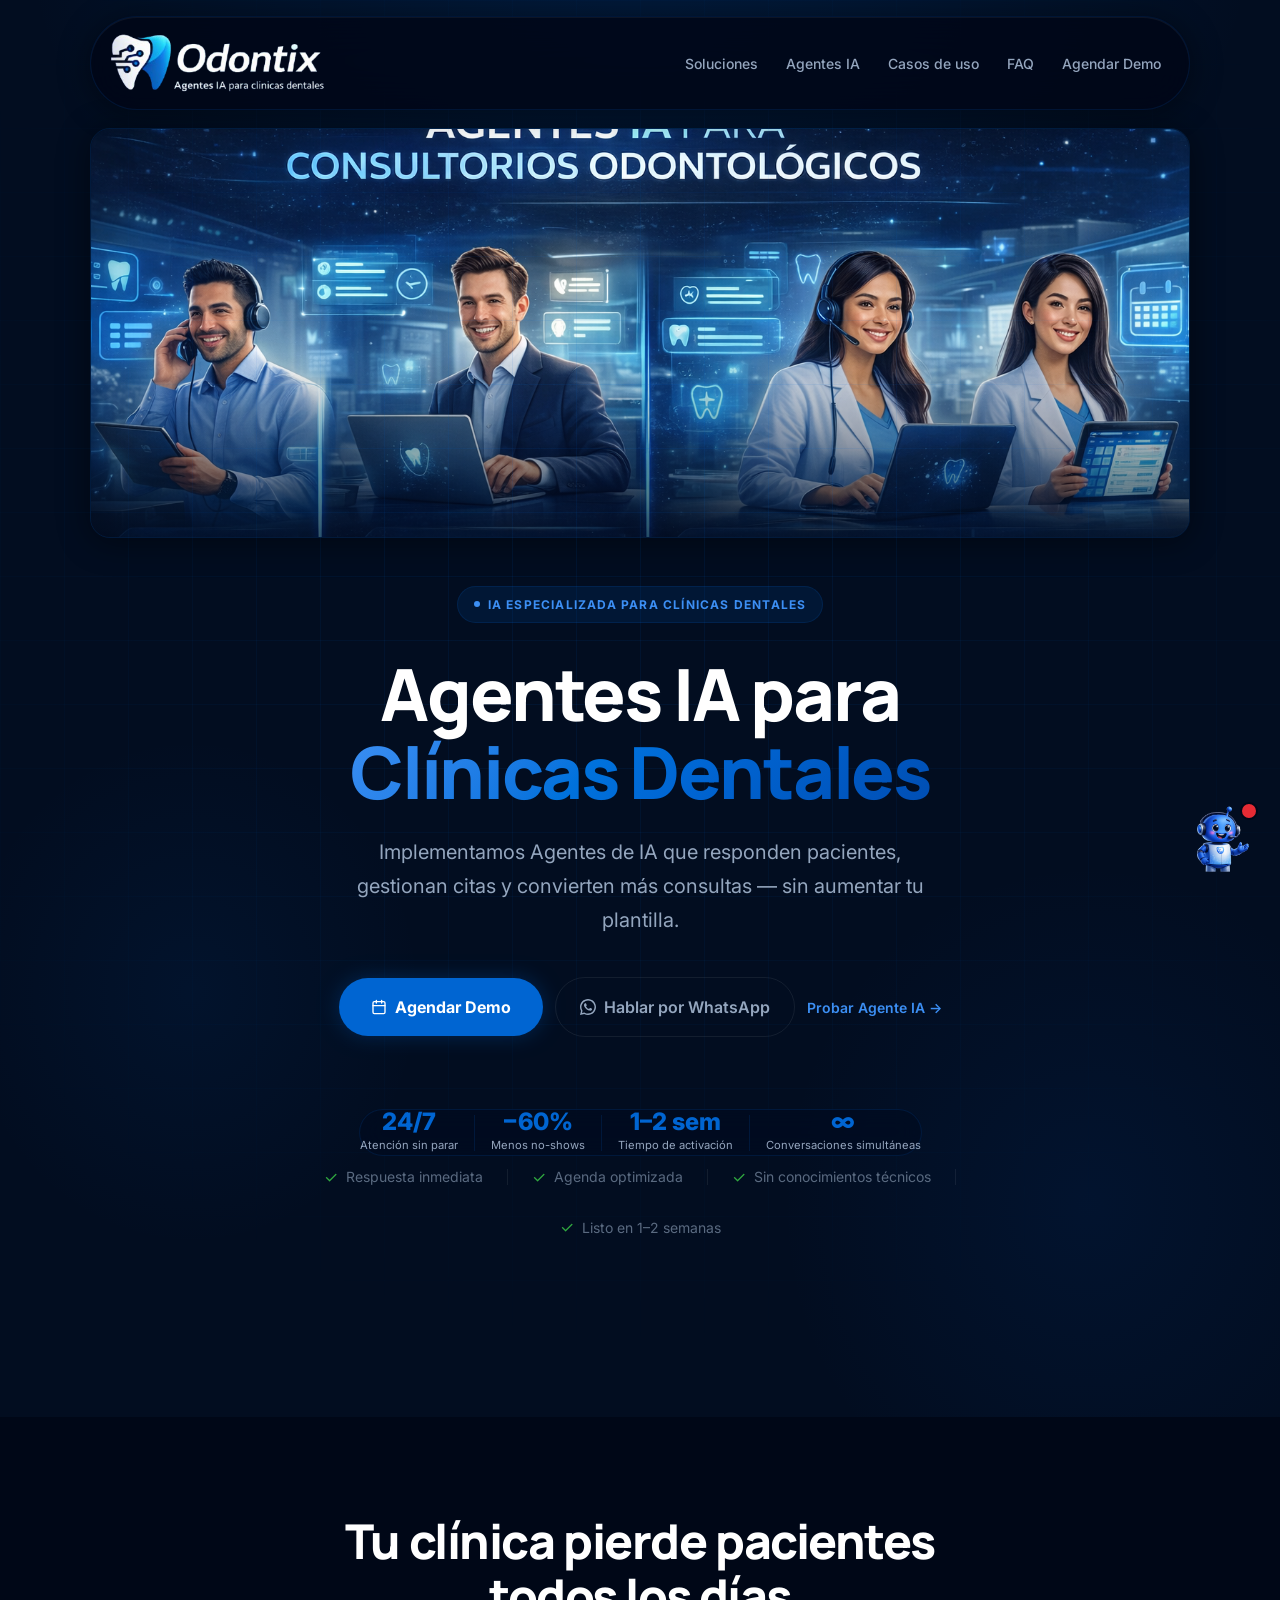
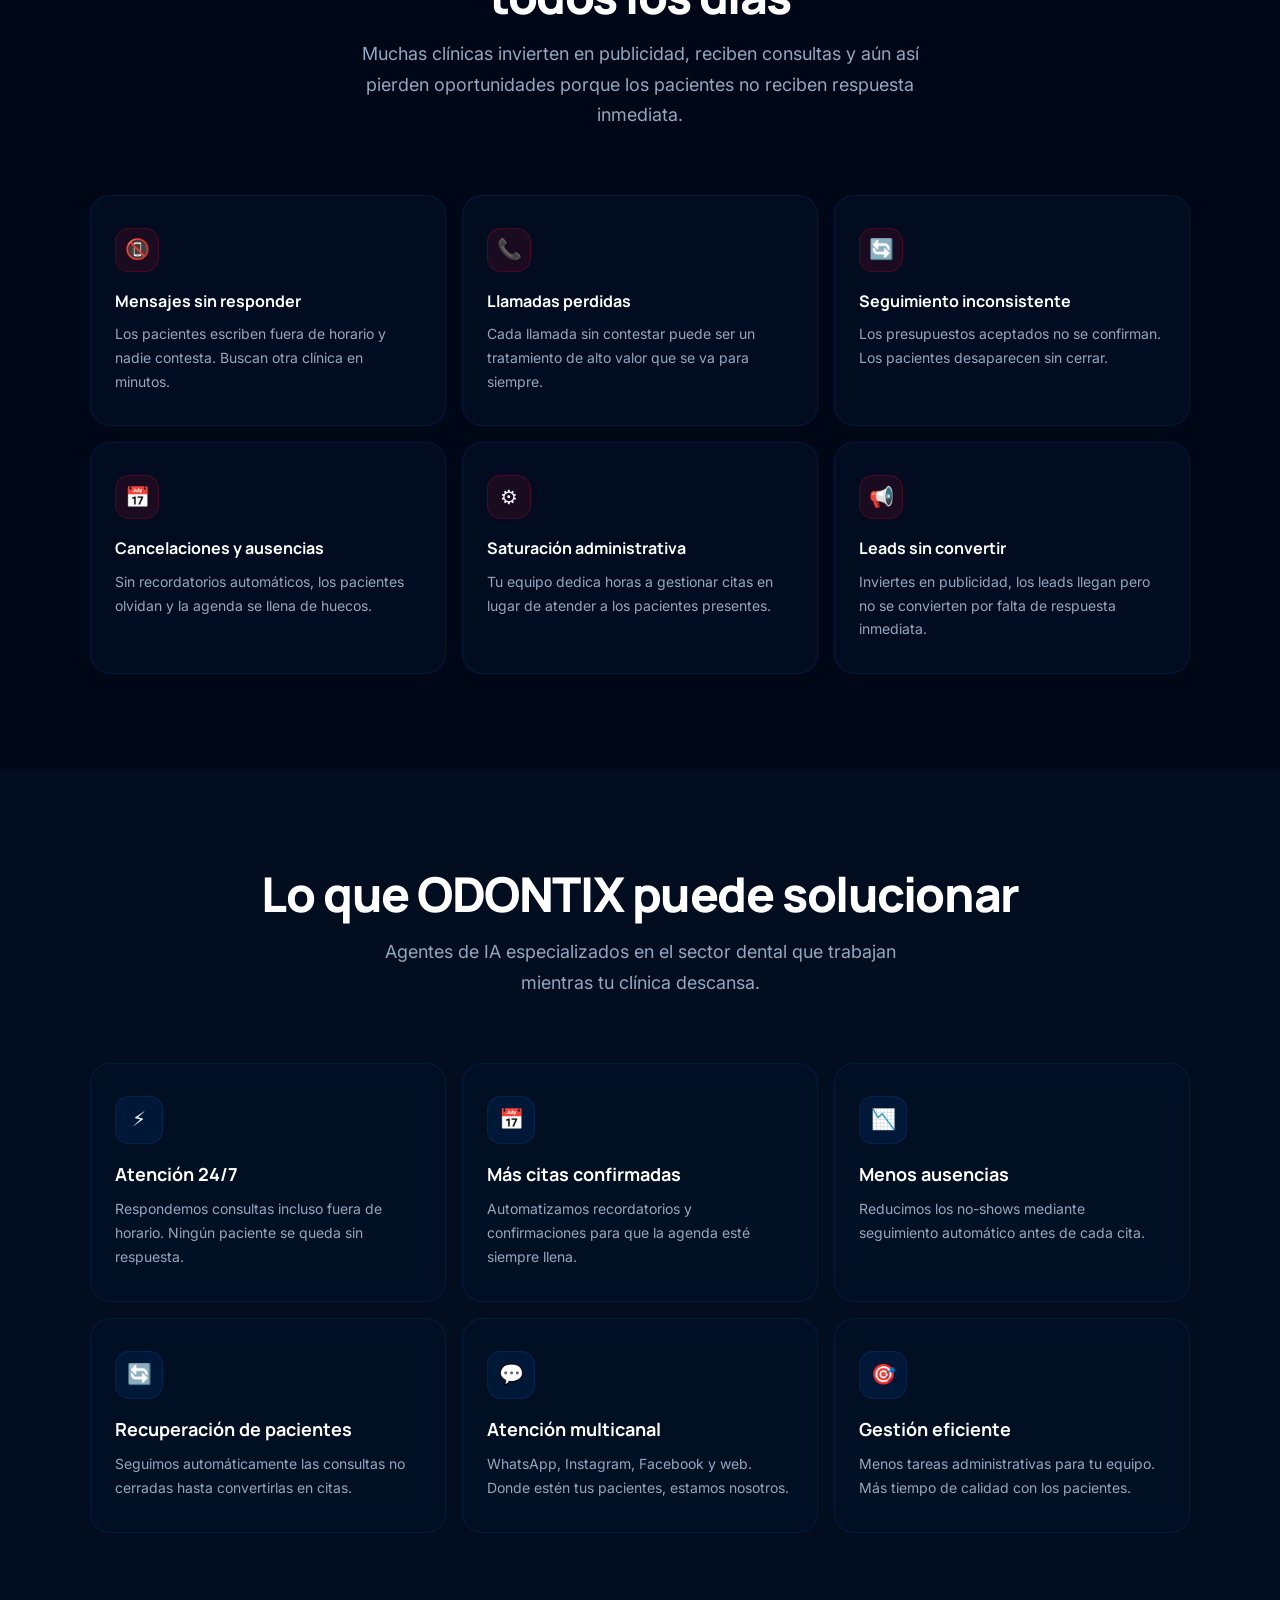
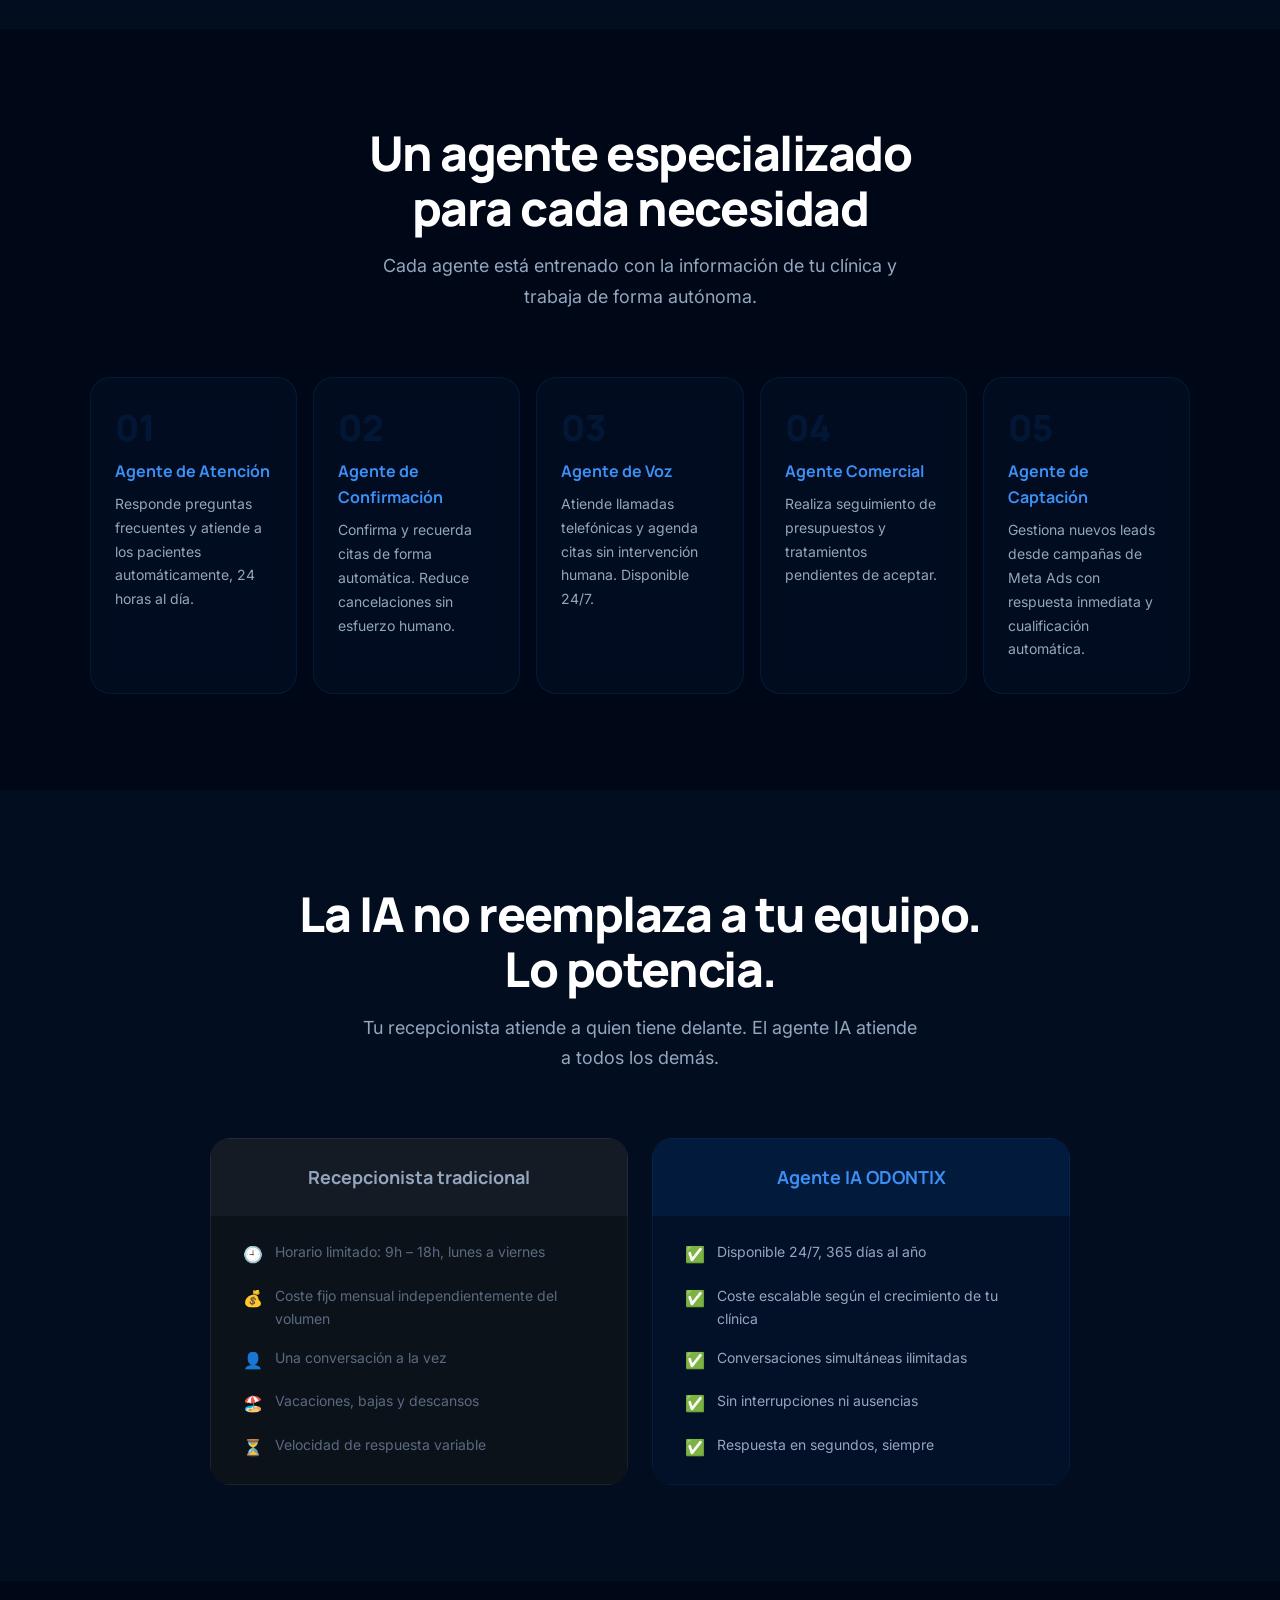
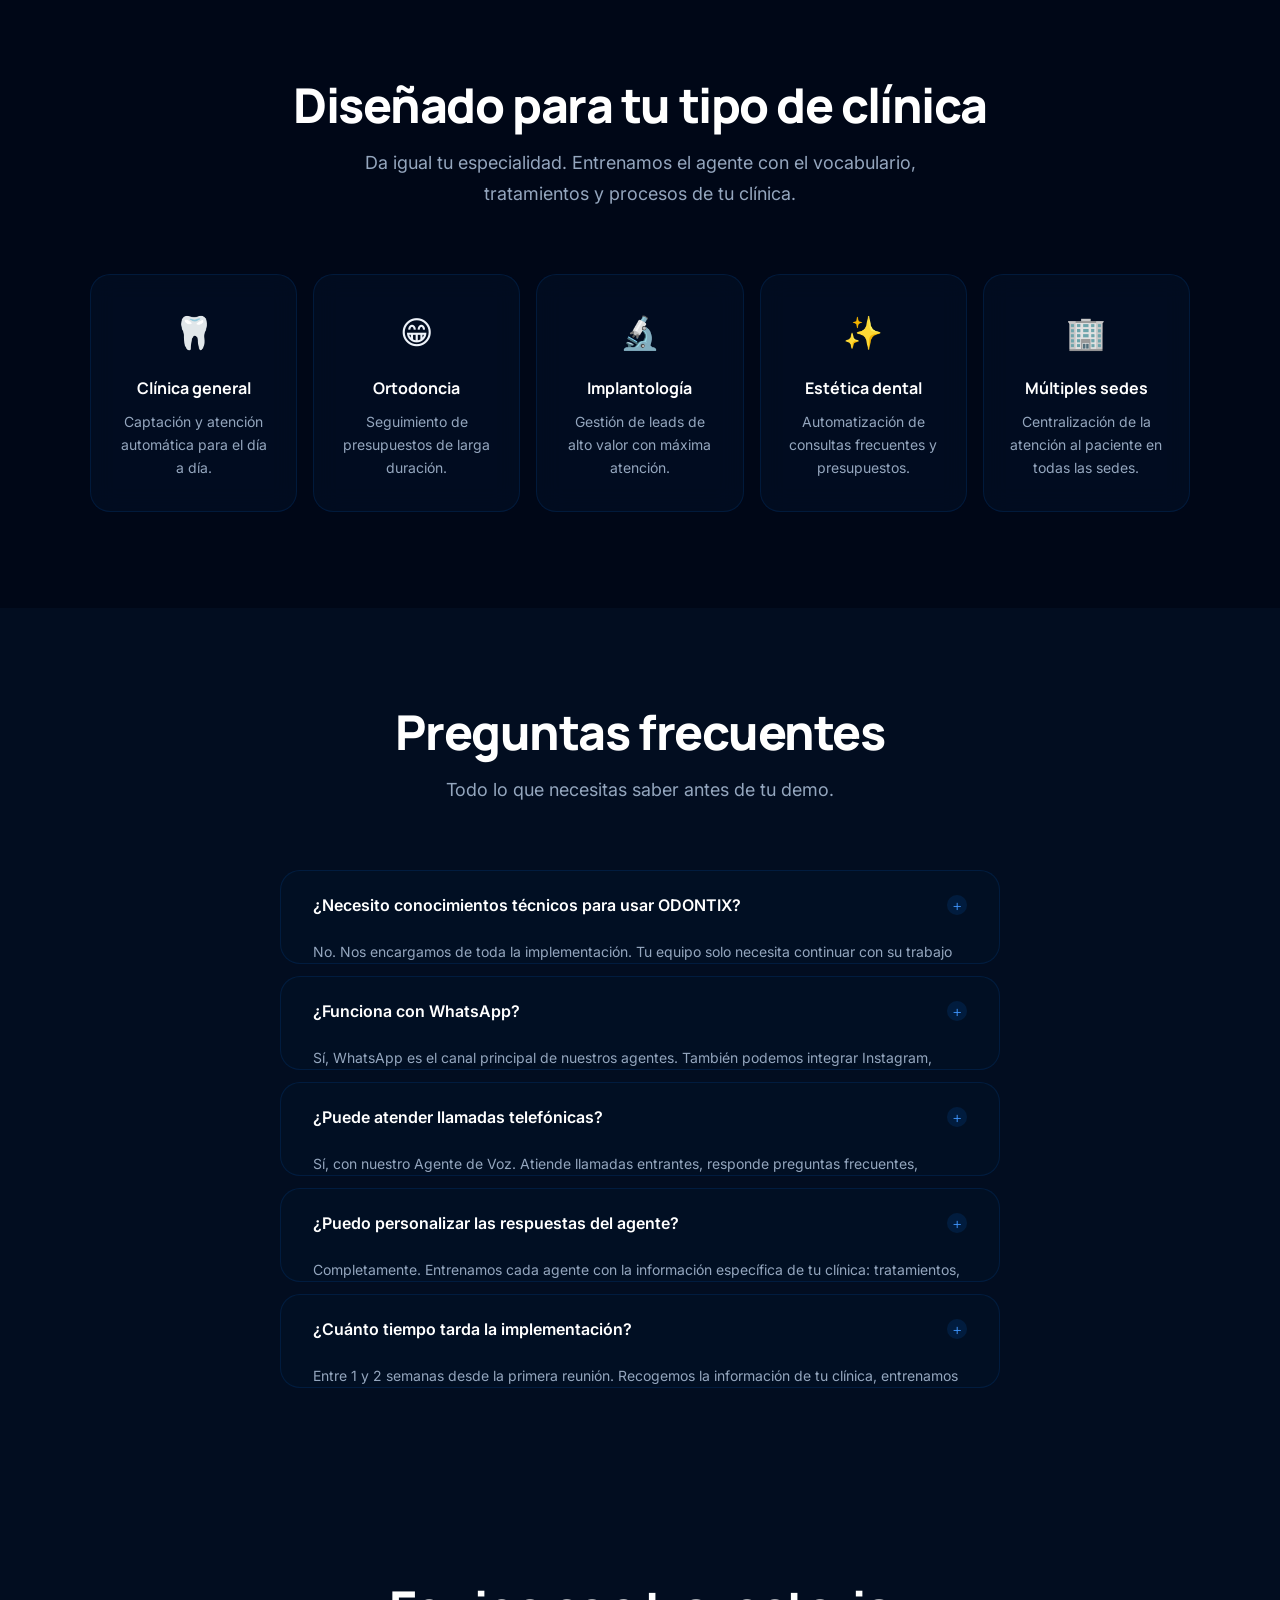
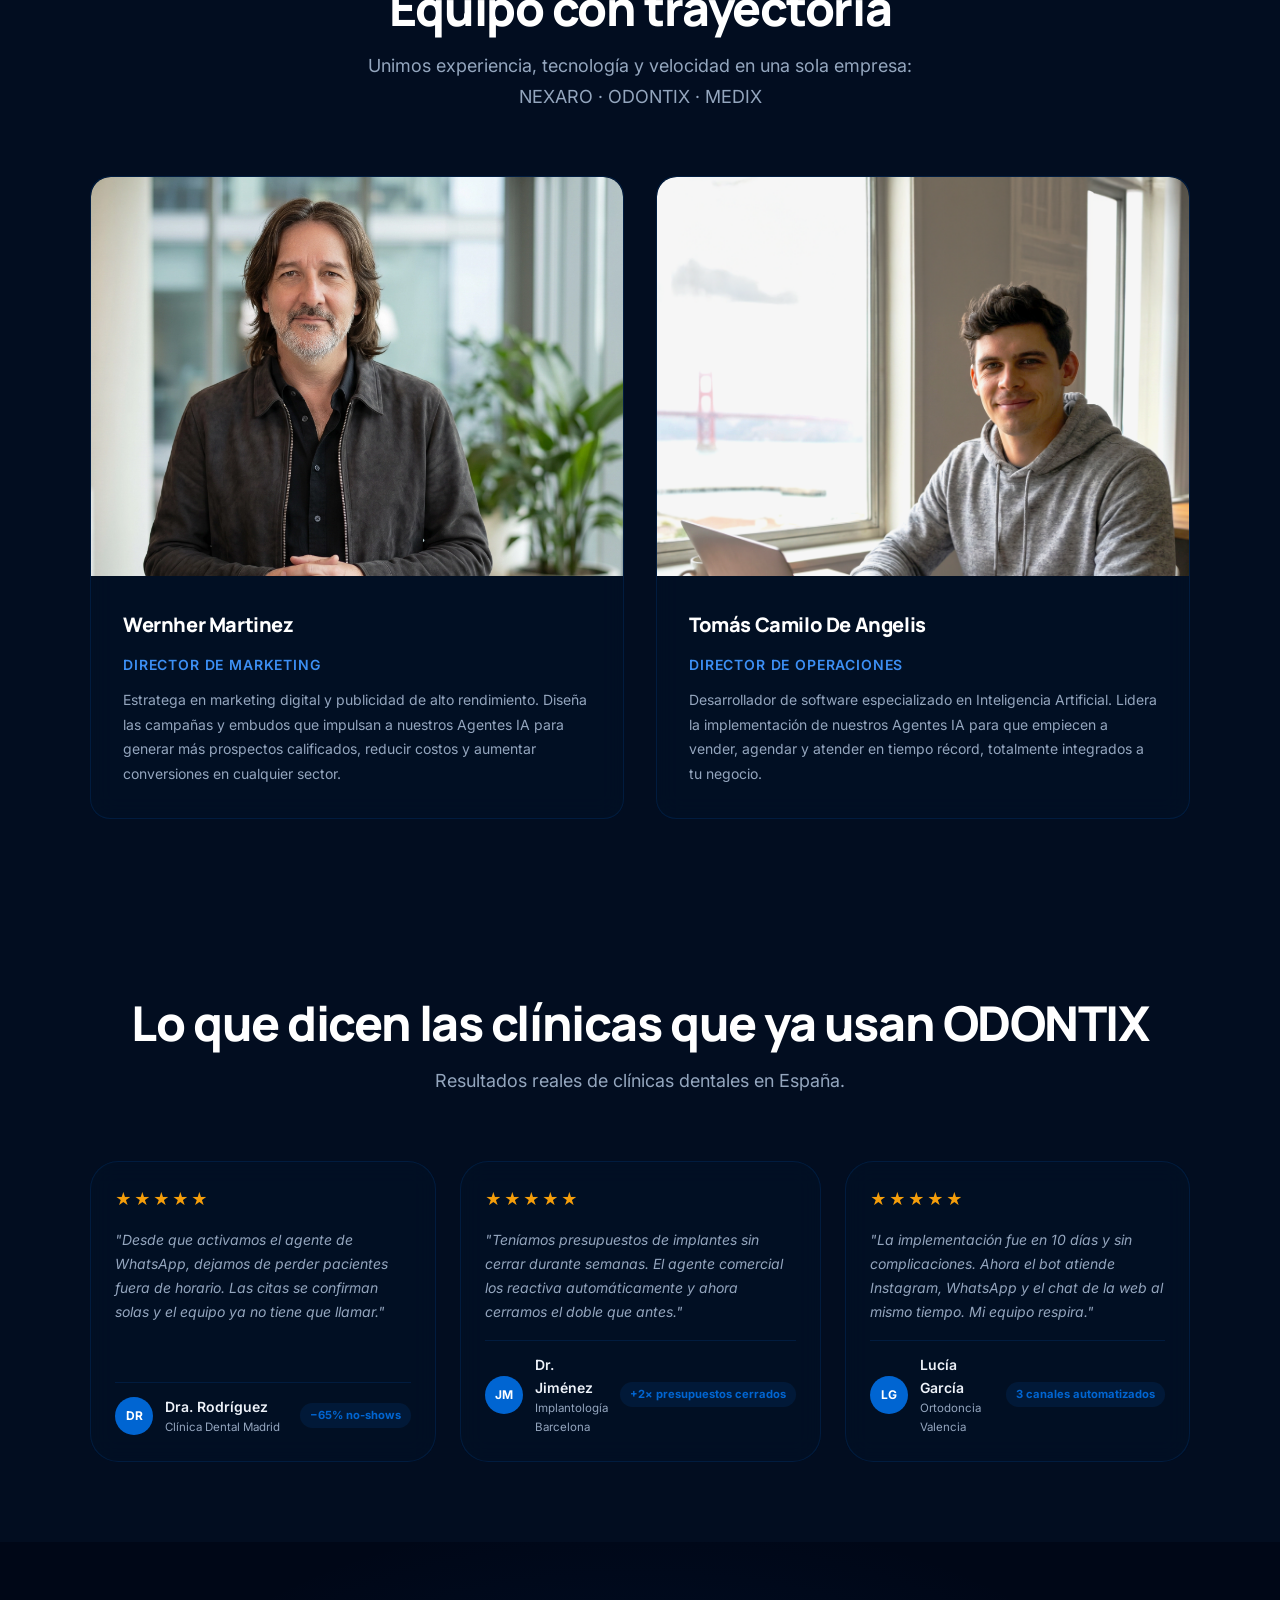
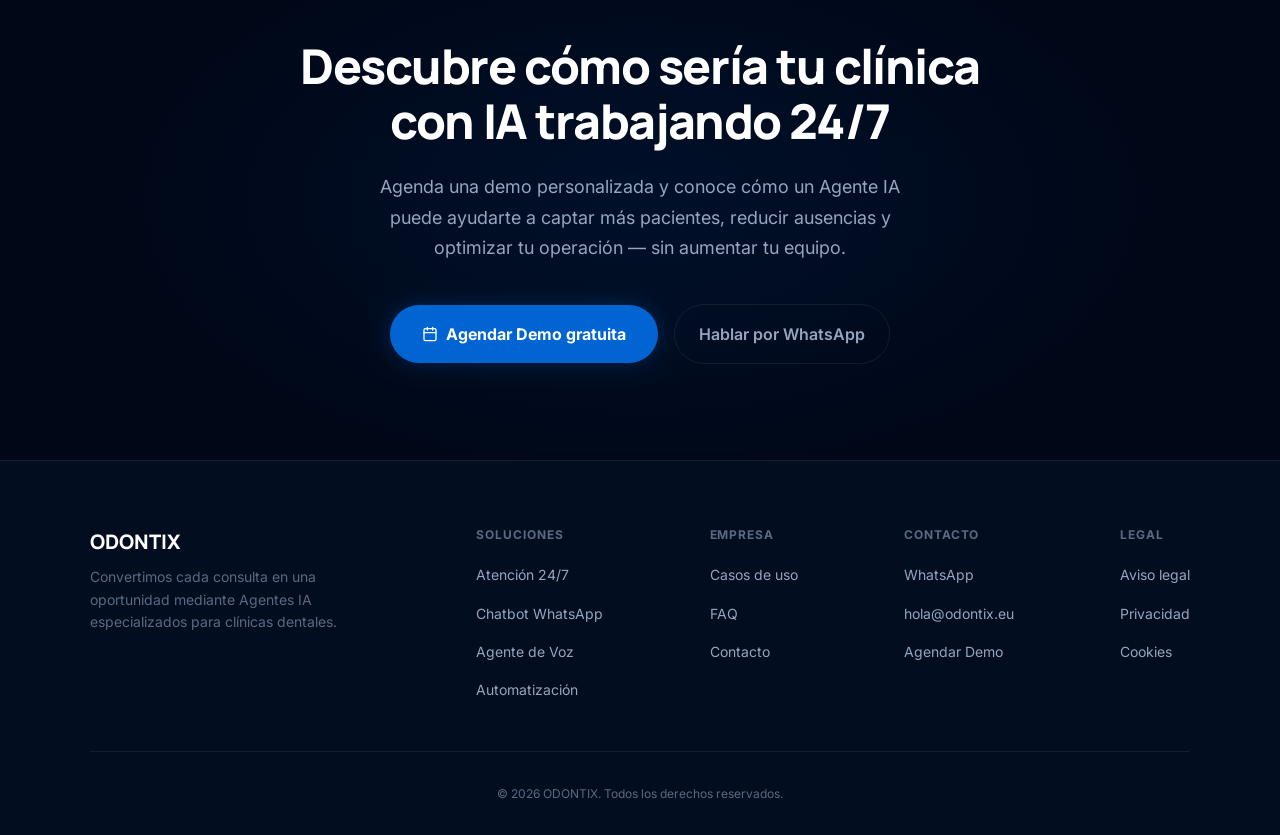
==== commit 5abe5131: "Actualizar auditoría SEO y corregir dominio canónico, favicon, Twitter Card y email de marca Unifica" ====
--- a/index.html
+++ b/index.html
@@ -14,14 +14,16 @@
     gtag('config', 'G-SQEDR3PP6F');
   </script>
   <meta name="google-site-verification" content="509774c3b77a69b0" />
-  <link rel="canonical" href="https://www.odontix.eu/" />
+  <link rel="canonical" href="https://odontix.eu/" />
+  <link rel="icon" href="/favicon.ico" sizes="any" />
+  <link rel="apple-touch-icon" href="/logo.png" />
 
   <!-- Open Graph -->
   <meta property="og:type" content="website" />
-  <meta property="og:url" content="https://www.odontix.eu/" />
+  <meta property="og:url" content="https://odontix.eu/" />
   <meta property="og:title" content="ODONTIX — Agentes IA para Clínicas Dentales" />
   <meta property="og:description" content="Agentes de IA especializados para clínicas dentales: atención 24/7, gestión de citas, reducción de no-shows y captación de pacientes sin aumentar tu plantilla." />
-  <meta property="og:image" content="https://www.odontix.eu/logo.png" />
+  <meta property="og:image" content="https://odontix.eu/logo.png" />
   <meta name="twitter:card" content="summary_large_image" />
   <meta name="twitter:title" content="ODONTIX — Agentes IA para Clínicas Dentales" />
   <meta name="twitter:description" content="Agentes de IA especializados para clínicas dentales: atención 24/7, gestión de citas y captación de pacientes." />
@@ -34,9 +36,9 @@
       {
         "@type": "Organization",
         "name": "ODONTIX",
-        "url": "https://www.odontix.eu",
-        "logo": "https://www.odontix.eu/logo.png",
-        "email": "hola@odontix.ai",
+        "url": "https://odontix.eu",
+        "logo": "https://odontix.eu/logo.png",
+        "email": "hola@odontix.eu",
         "telephone": "+34682841354",
         "description": "Agentes de Inteligencia Artificial especializados para clínicas dentales. Automatización de atención al paciente, gestión de citas y captación de leads.",
         "sameAs": []
@@ -622,7 +624,7 @@
           <h4>Contacto</h4>
           <ul>
             <li><a href="https://wa.me/34682841354" target="_blank" rel="noopener noreferrer">WhatsApp</a></li>
-            <li><a href="mailto:hola@odontix.ai">hola@odontix.ai</a></li>
+            <li><a href="mailto:hola@odontix.eu">hola@odontix.eu</a></li>
             <li><a href="#cta-final">Agendar Demo</a></li>
           </ul>
         </div>
--- a/styles.css
+++ b/styles.css
@@ -207,6 +207,39 @@
     oklch(13% 0.04 255 / 0.65) 100%
   );
   pointer-events: none;
+}
+
+/* ── Halo de luz — barrido diagonal sobre el banner ── */
+.hero-cover::after {
+  content: '';
+  position: absolute;
+  top: -20%;
+  bottom: -20%;
+  left: 0;
+  width: 45%;
+  transform: skewX(-18deg) translateX(-160%);
+  background: linear-gradient(
+    90deg,
+    oklch(75% 0.12 255 / 0) 0%,
+    oklch(85% 0.10 255 / 0.28) 50%,
+    oklch(75% 0.12 255 / 0) 100%
+  );
+  filter: blur(4px);
+  mix-blend-mode: screen;
+  pointer-events: none;
+  z-index: 3;
+  animation: heroSweep 6.5s ease-in-out infinite;
+}
+
+@keyframes heroSweep {
+  0%   { transform: skewX(-18deg) translateX(-160%); opacity: 0; }
+  12%  { opacity: 1; }
+  38%  { transform: skewX(-18deg) translateX(320%); opacity: 0; }
+  100% { transform: skewX(-18deg) translateX(320%); opacity: 0; }
+}
+
+@media (prefers-reduced-motion: reduce) {
+  .hero-cover::after { animation: none; opacity: 0; }
 }
 
 /* ── Contenido debajo de la imagen ── */
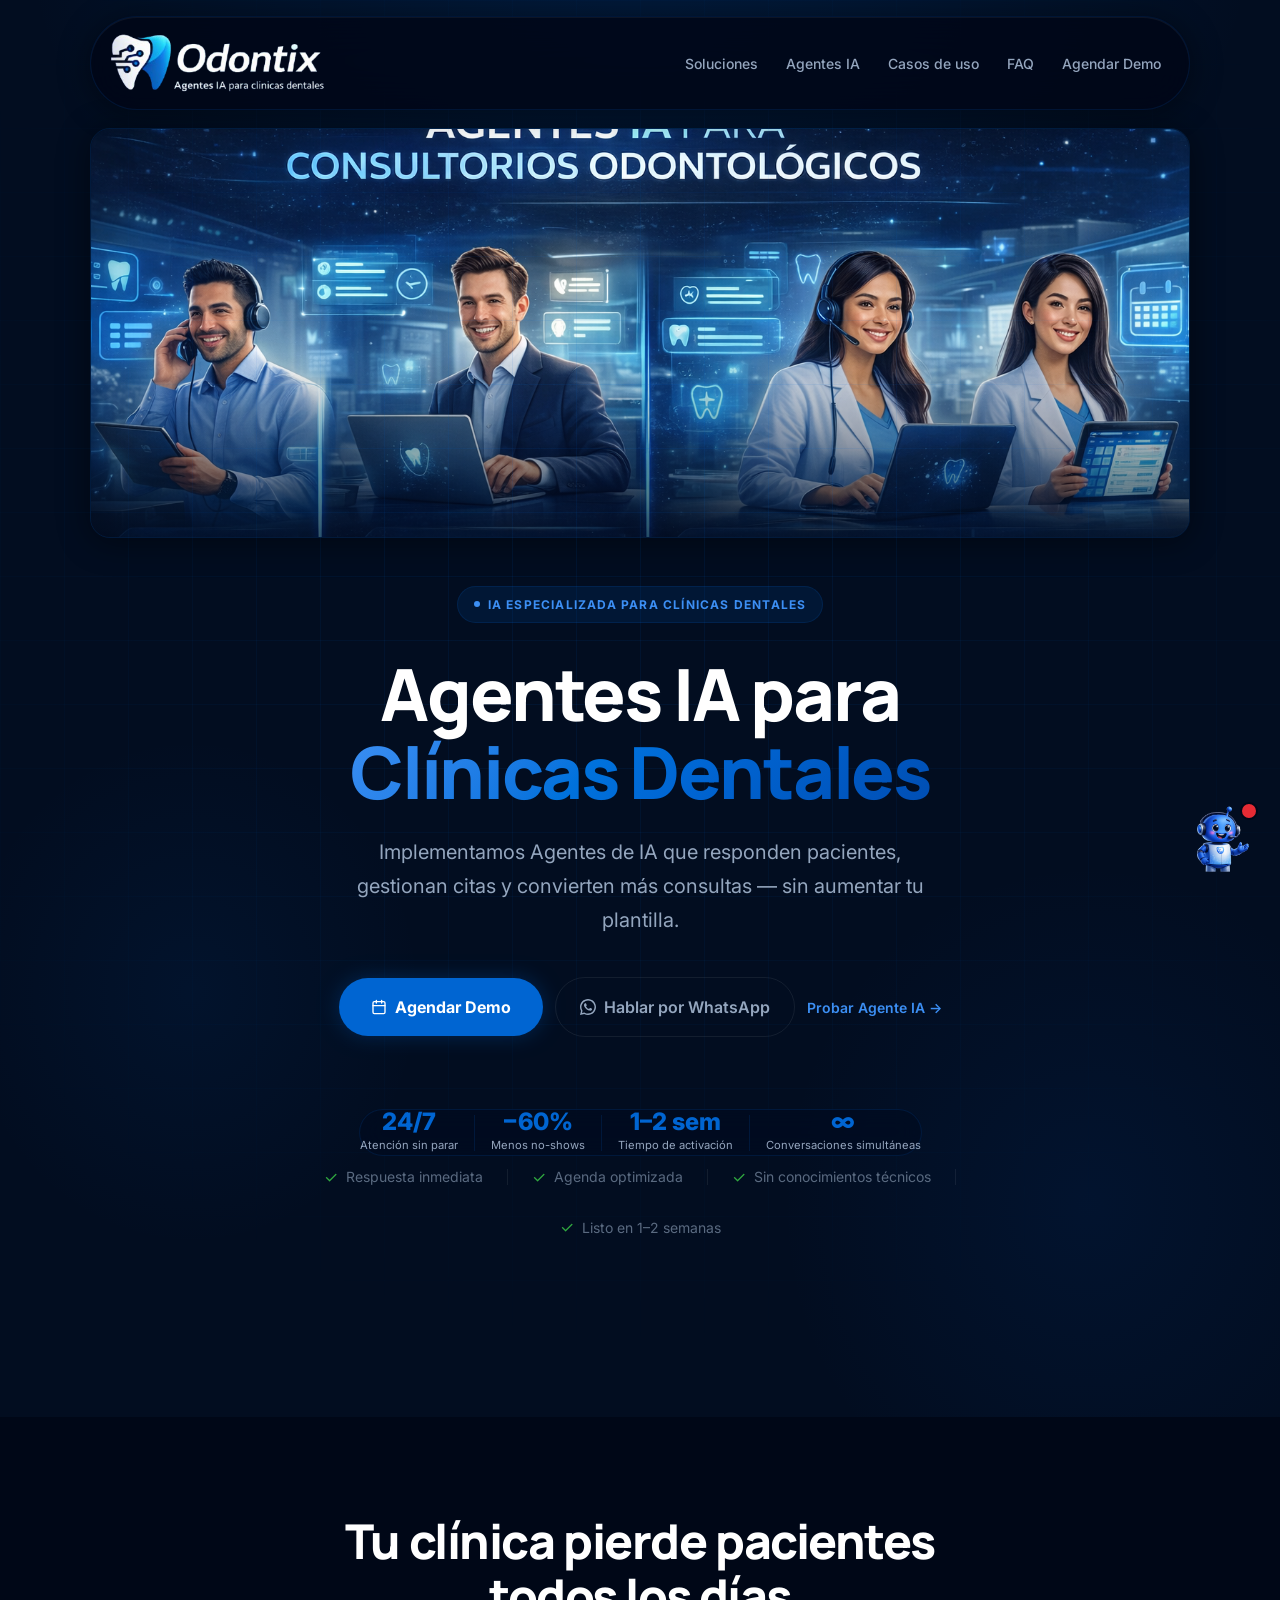
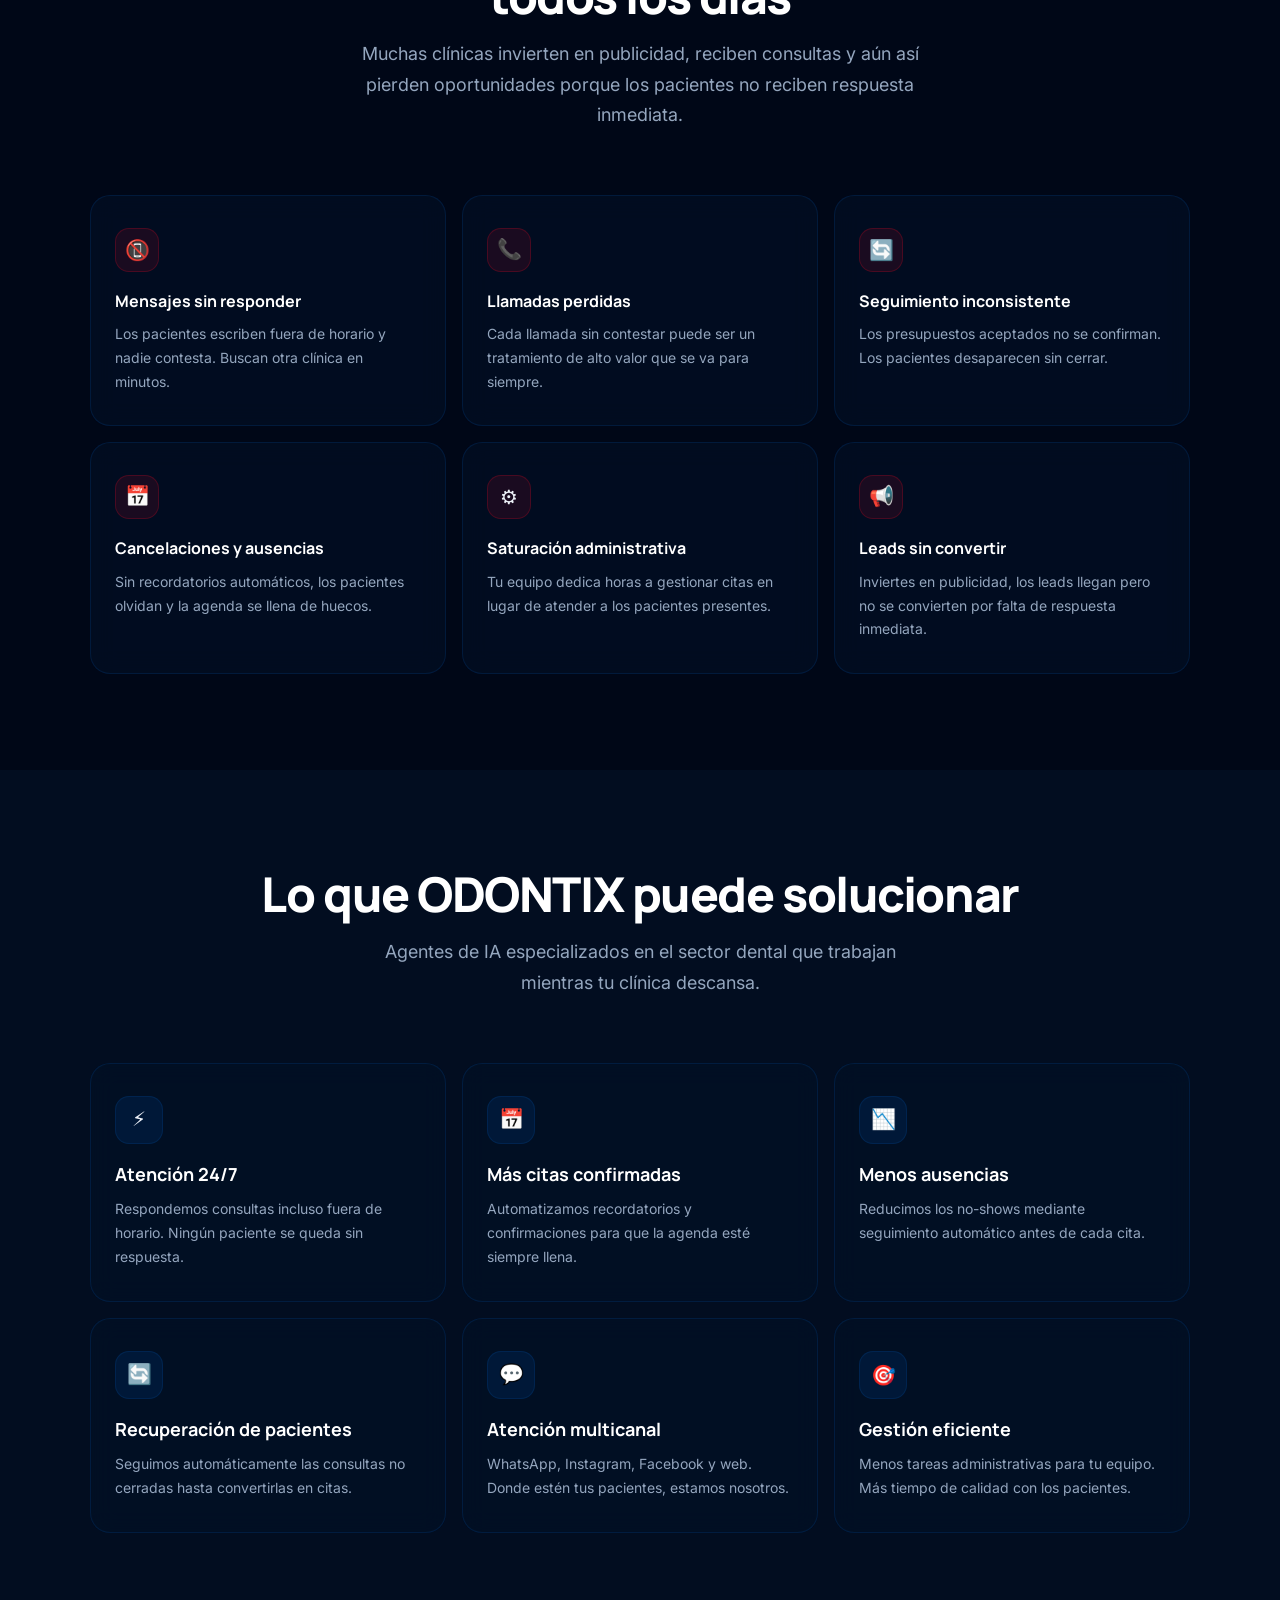
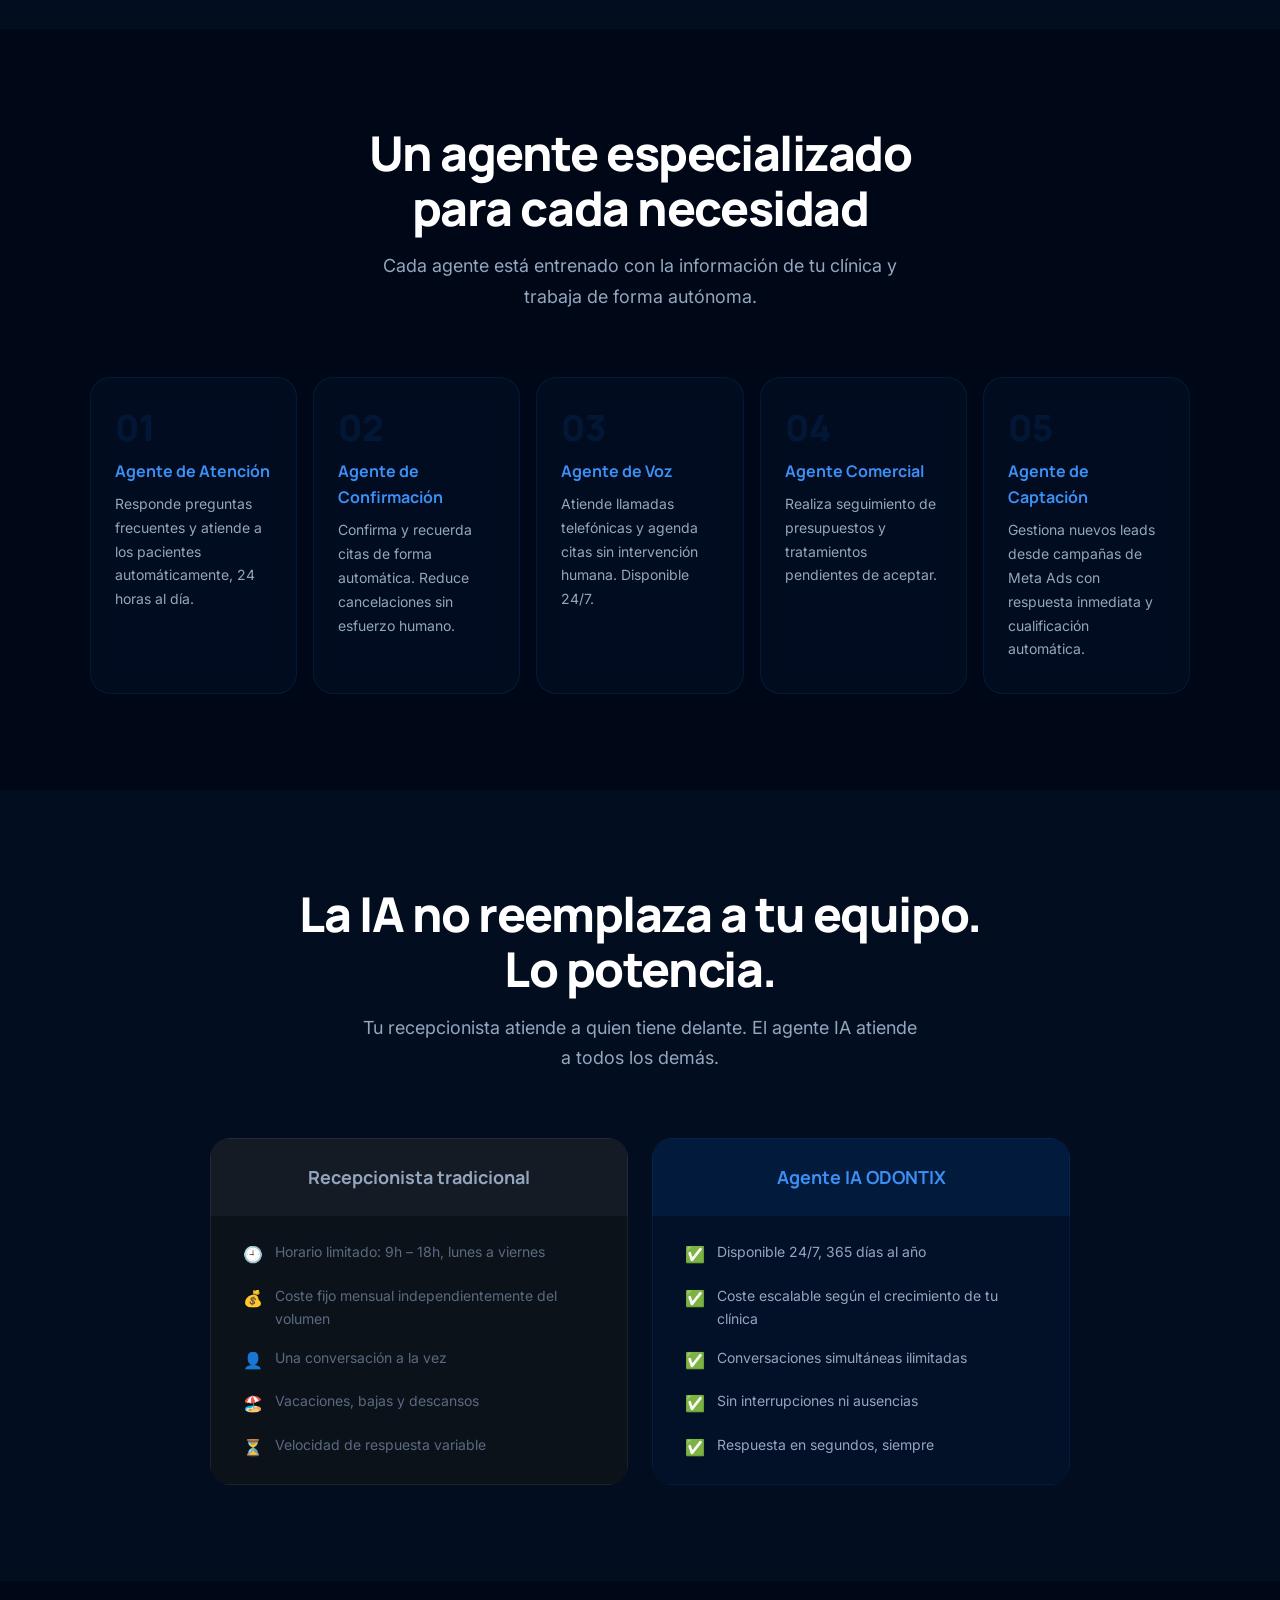
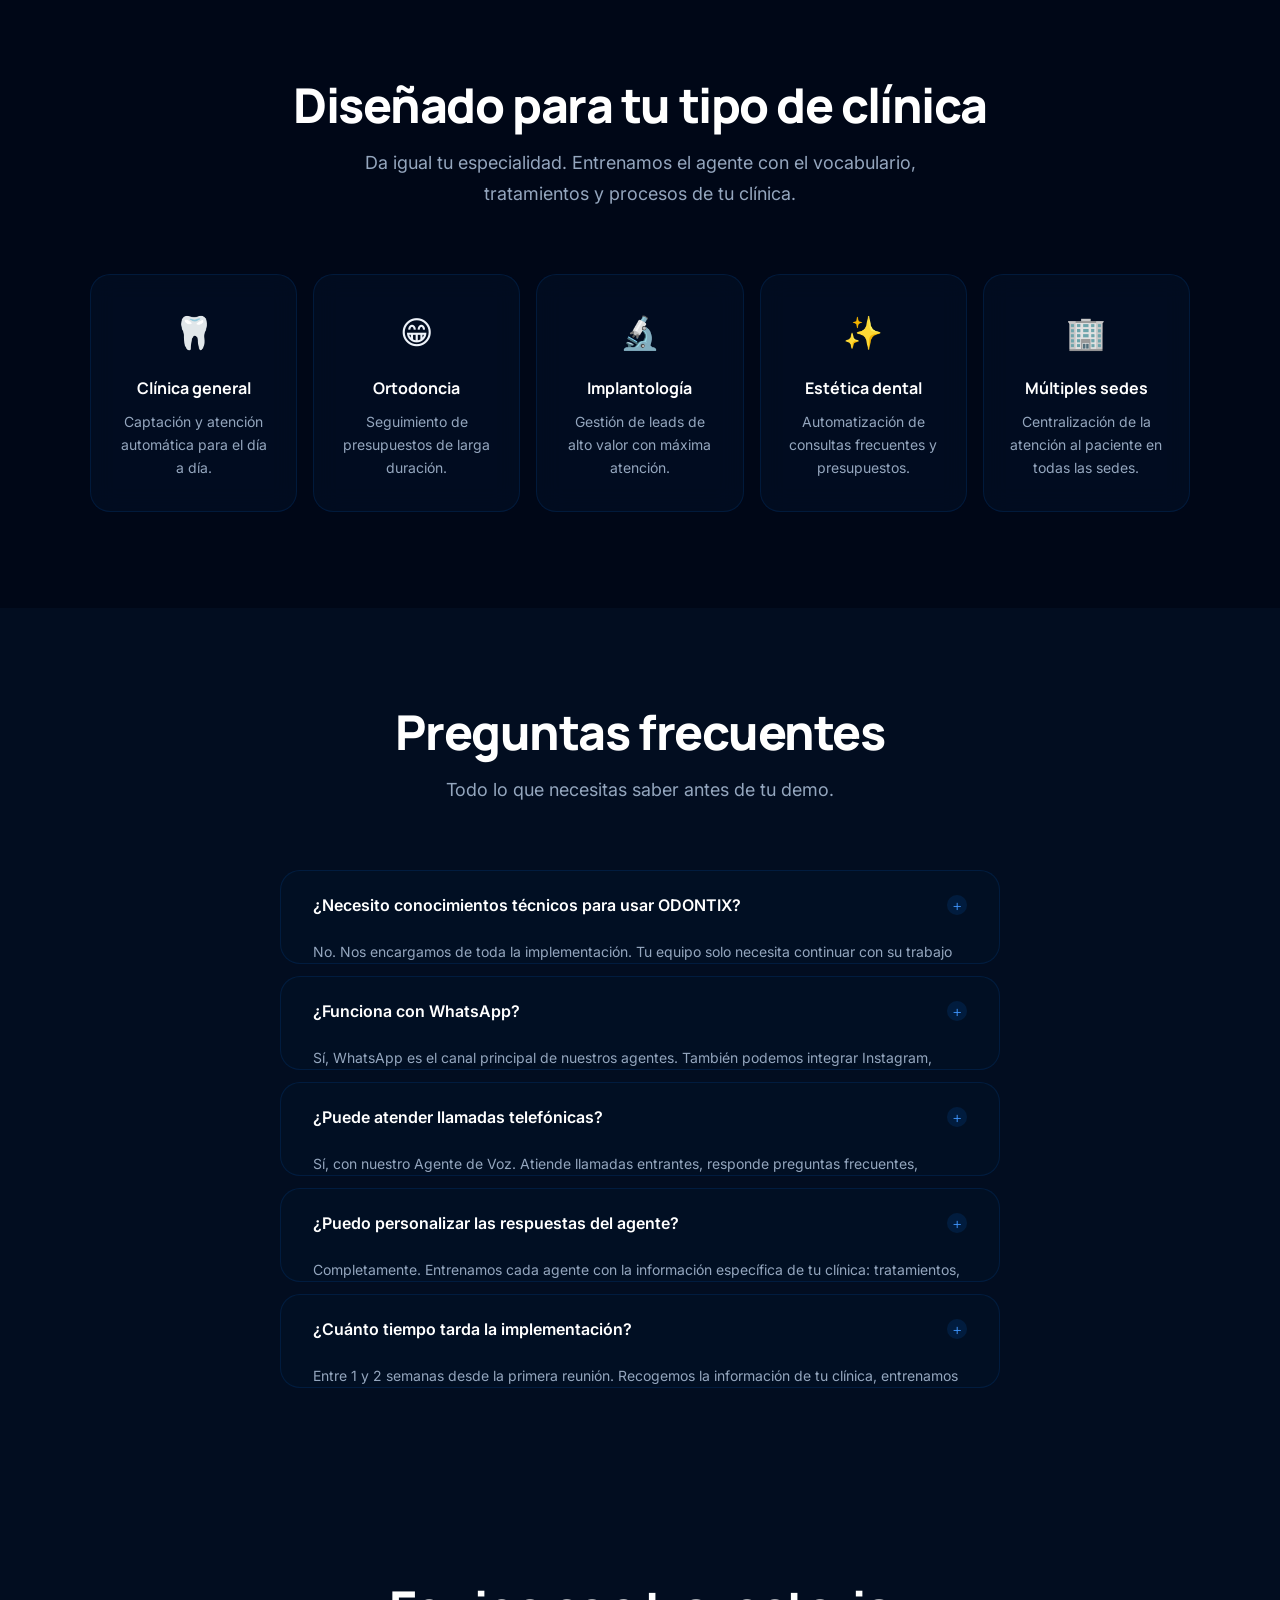
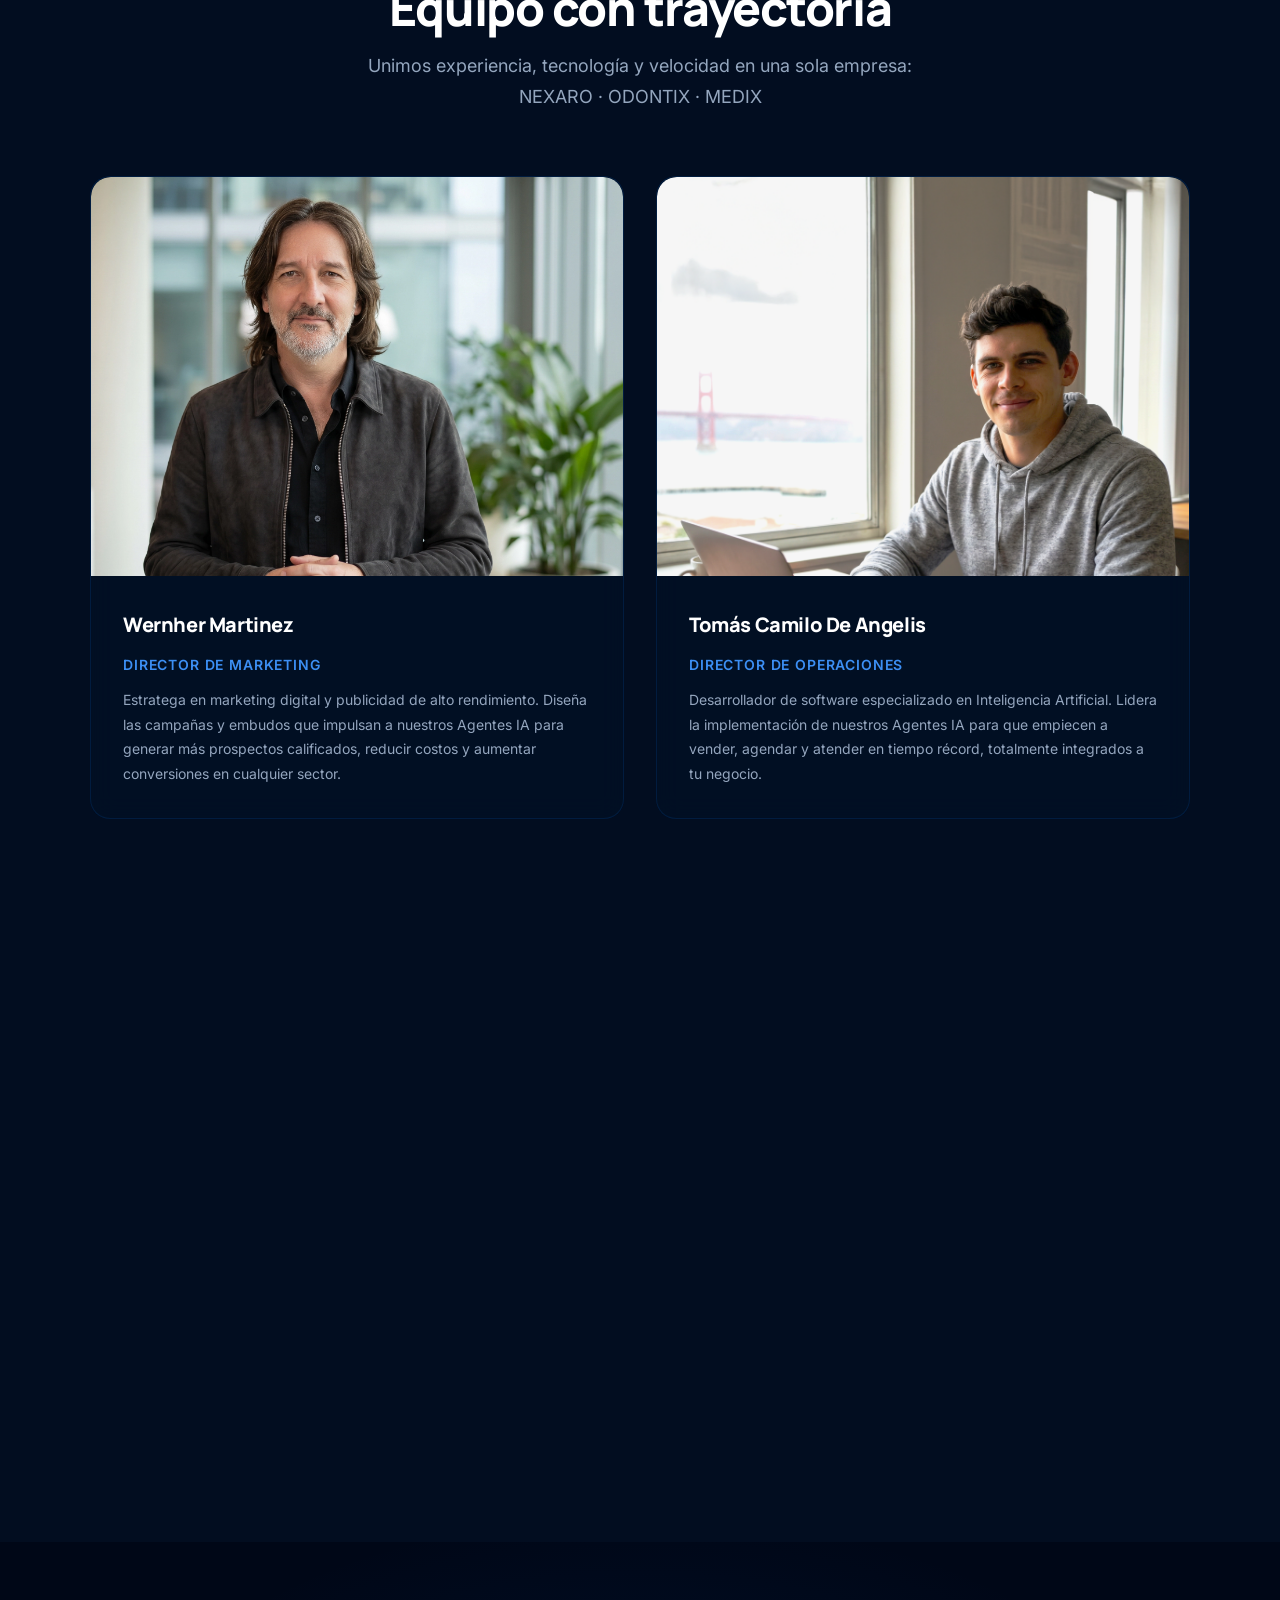
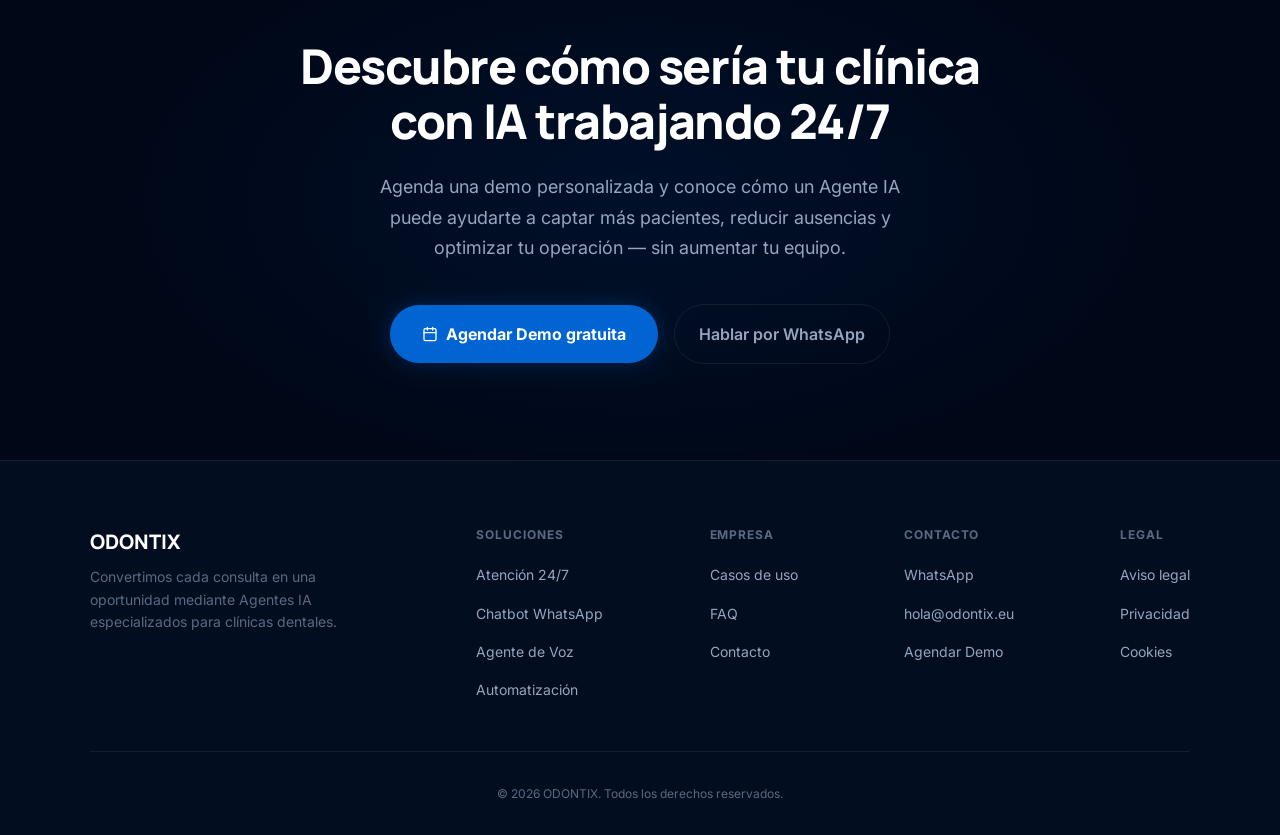
==== commit 5328aff6: "Acortar meta description de la home por debajo del límite de Google Verificado con herramienta exter" ====
--- a/index.html
+++ b/index.html
@@ -4,7 +4,7 @@
   <meta charset="UTF-8" />
   <meta name="viewport" content="width=device-width, initial-scale=1.0" />
   <title>Agentes IA para Clínicas Dentales | ODONTIX España</title>
-  <meta name="description" content="Implementamos Agentes de IA especializados para clínicas dentales que responden pacientes, gestionan citas y convierten más consultas — sin aumentar tu plantilla." />
+  <meta name="description" content="Agentes de IA para clínicas dentales: responden pacientes, gestionan citas, reducen no-shows y convierten más consultas — sin aumentar tu plantilla." />
   <!-- Google Analytics GA4 -->
   <script async src="https://www.googletagmanager.com/gtag/js?id=G-SQEDR3PP6F"></script>
   <script>
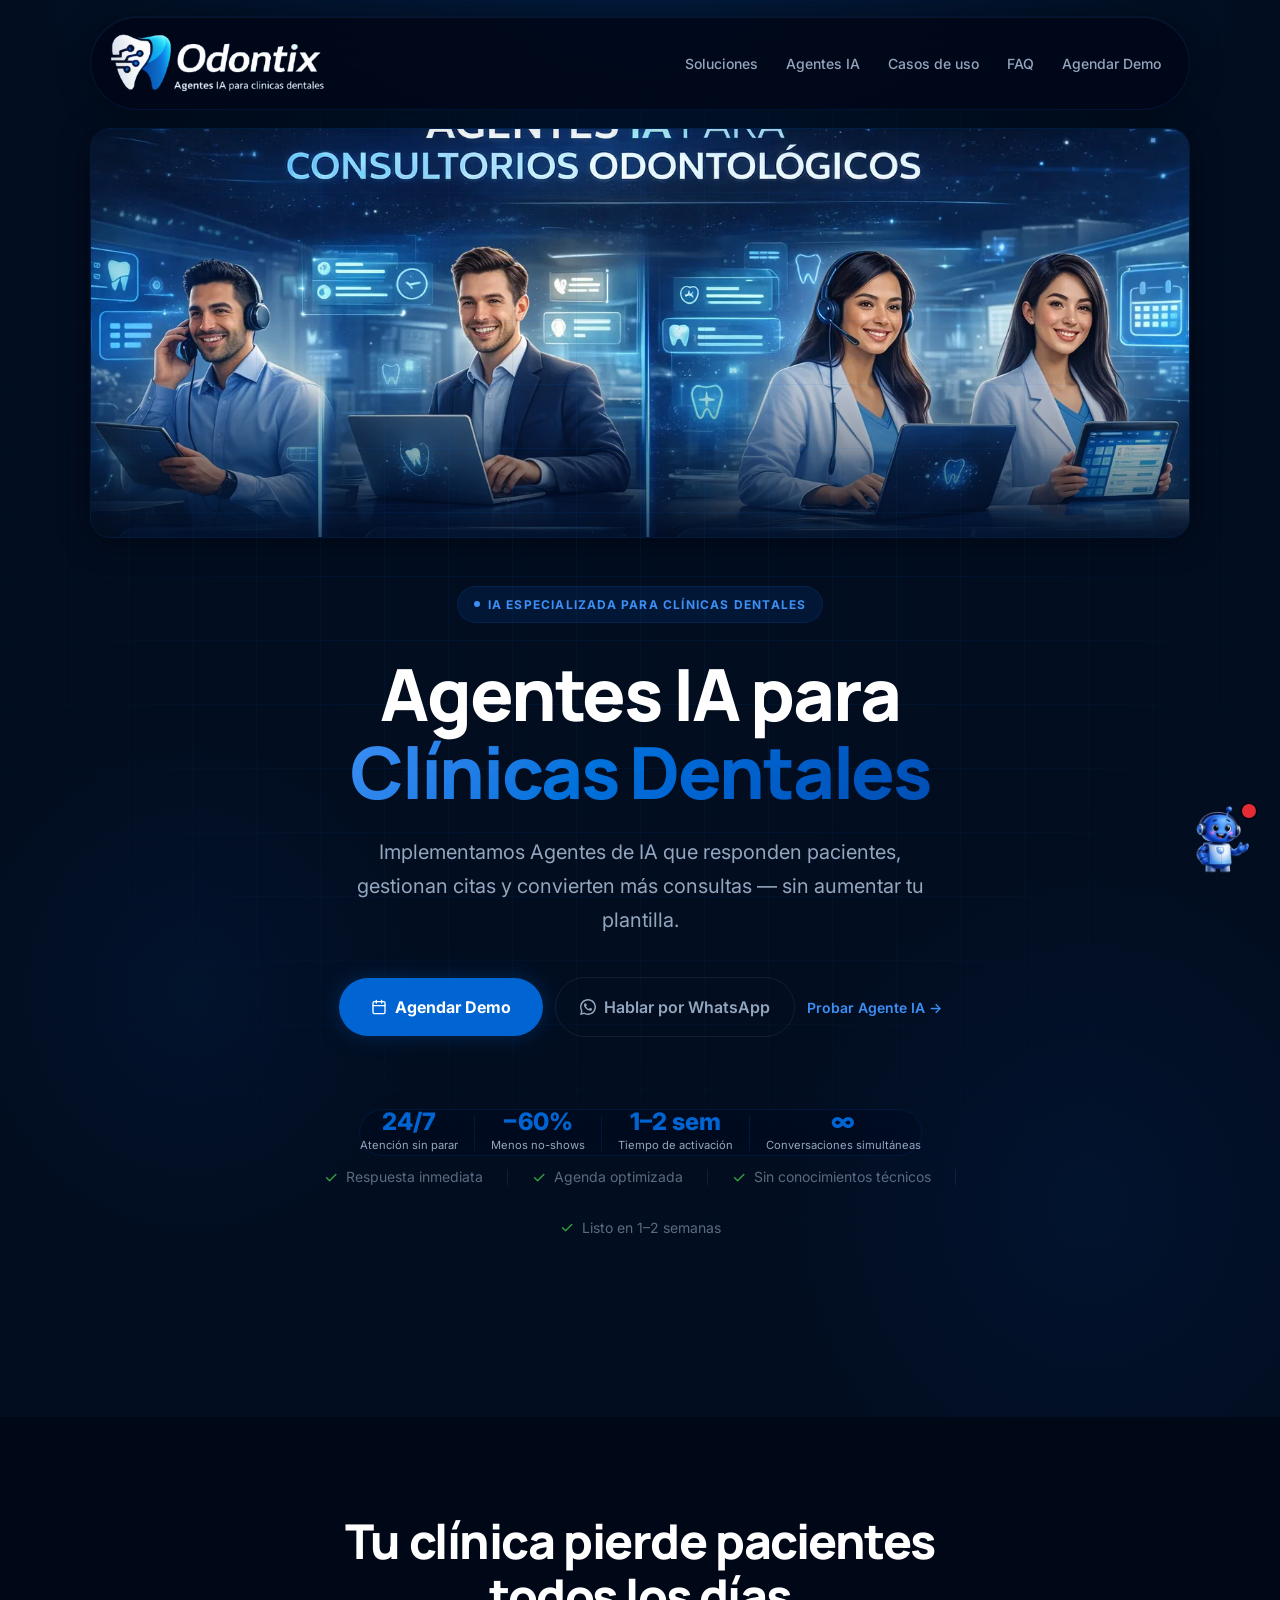
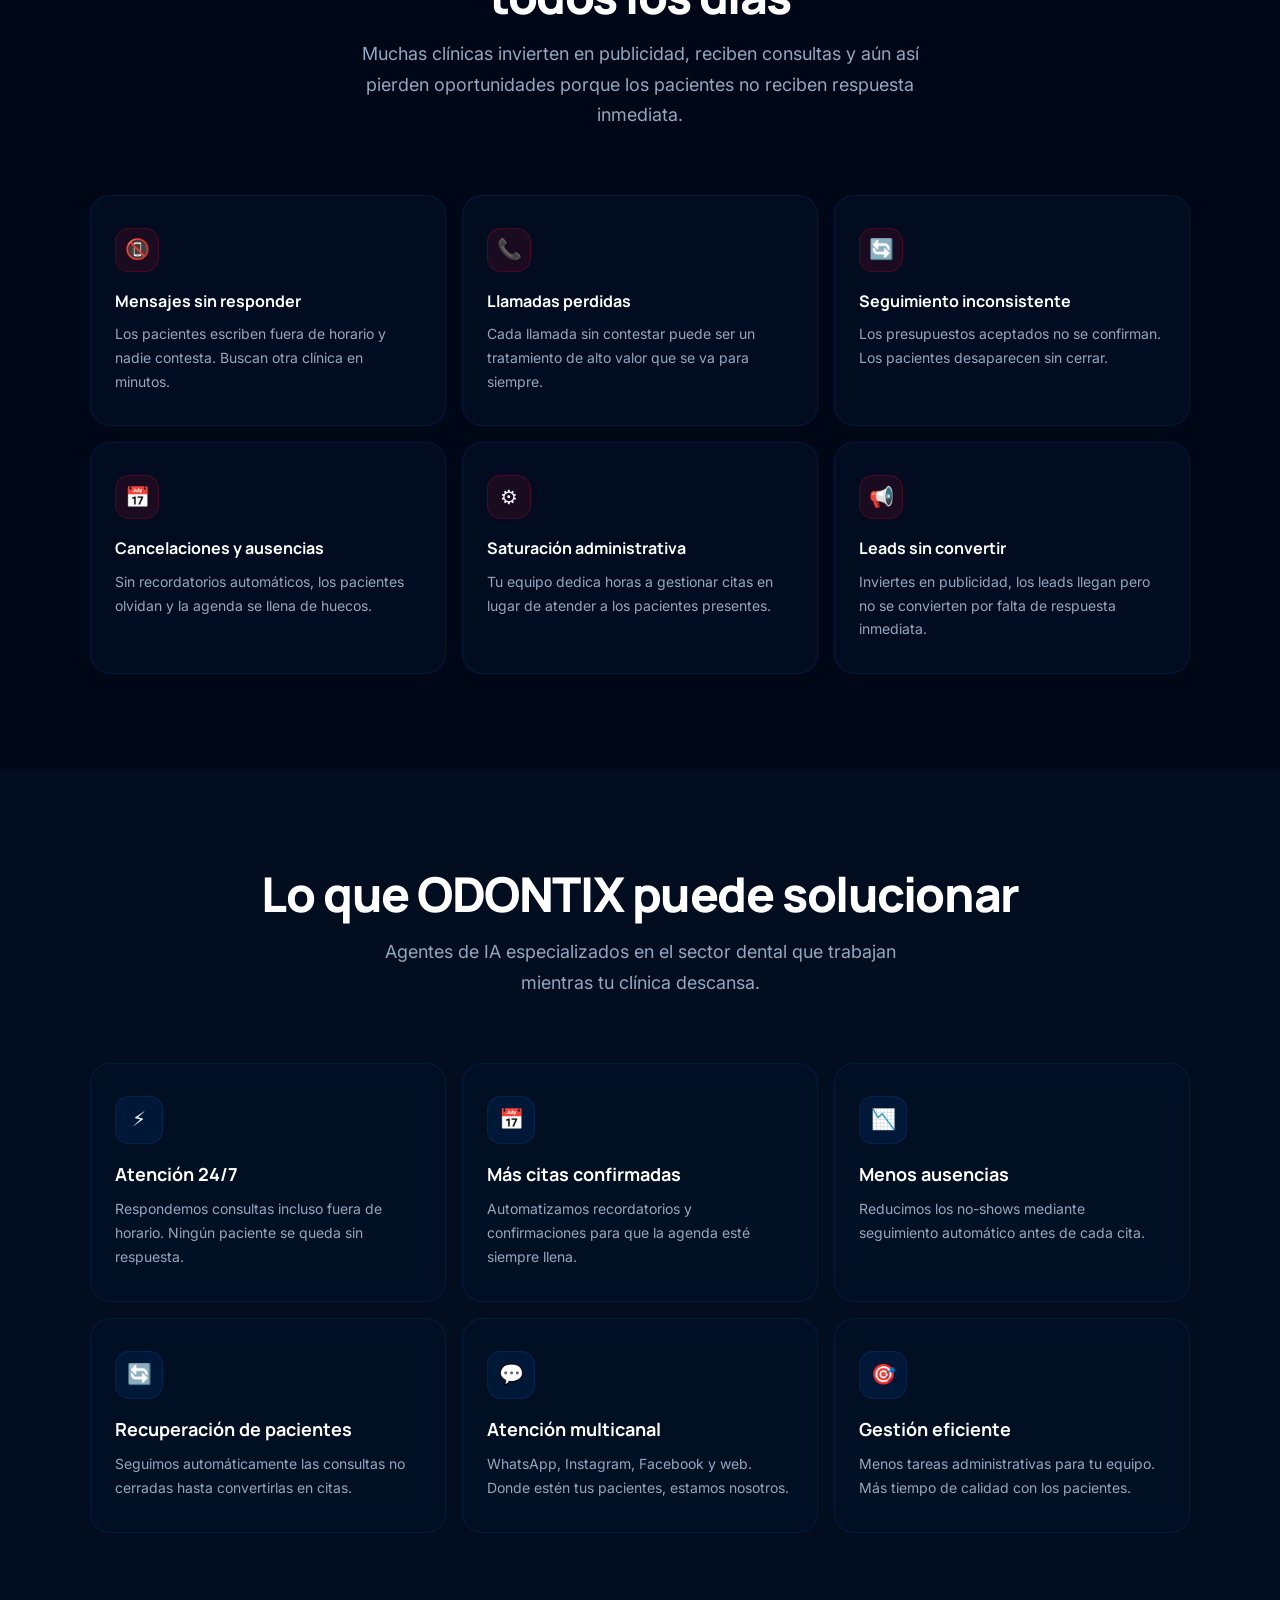
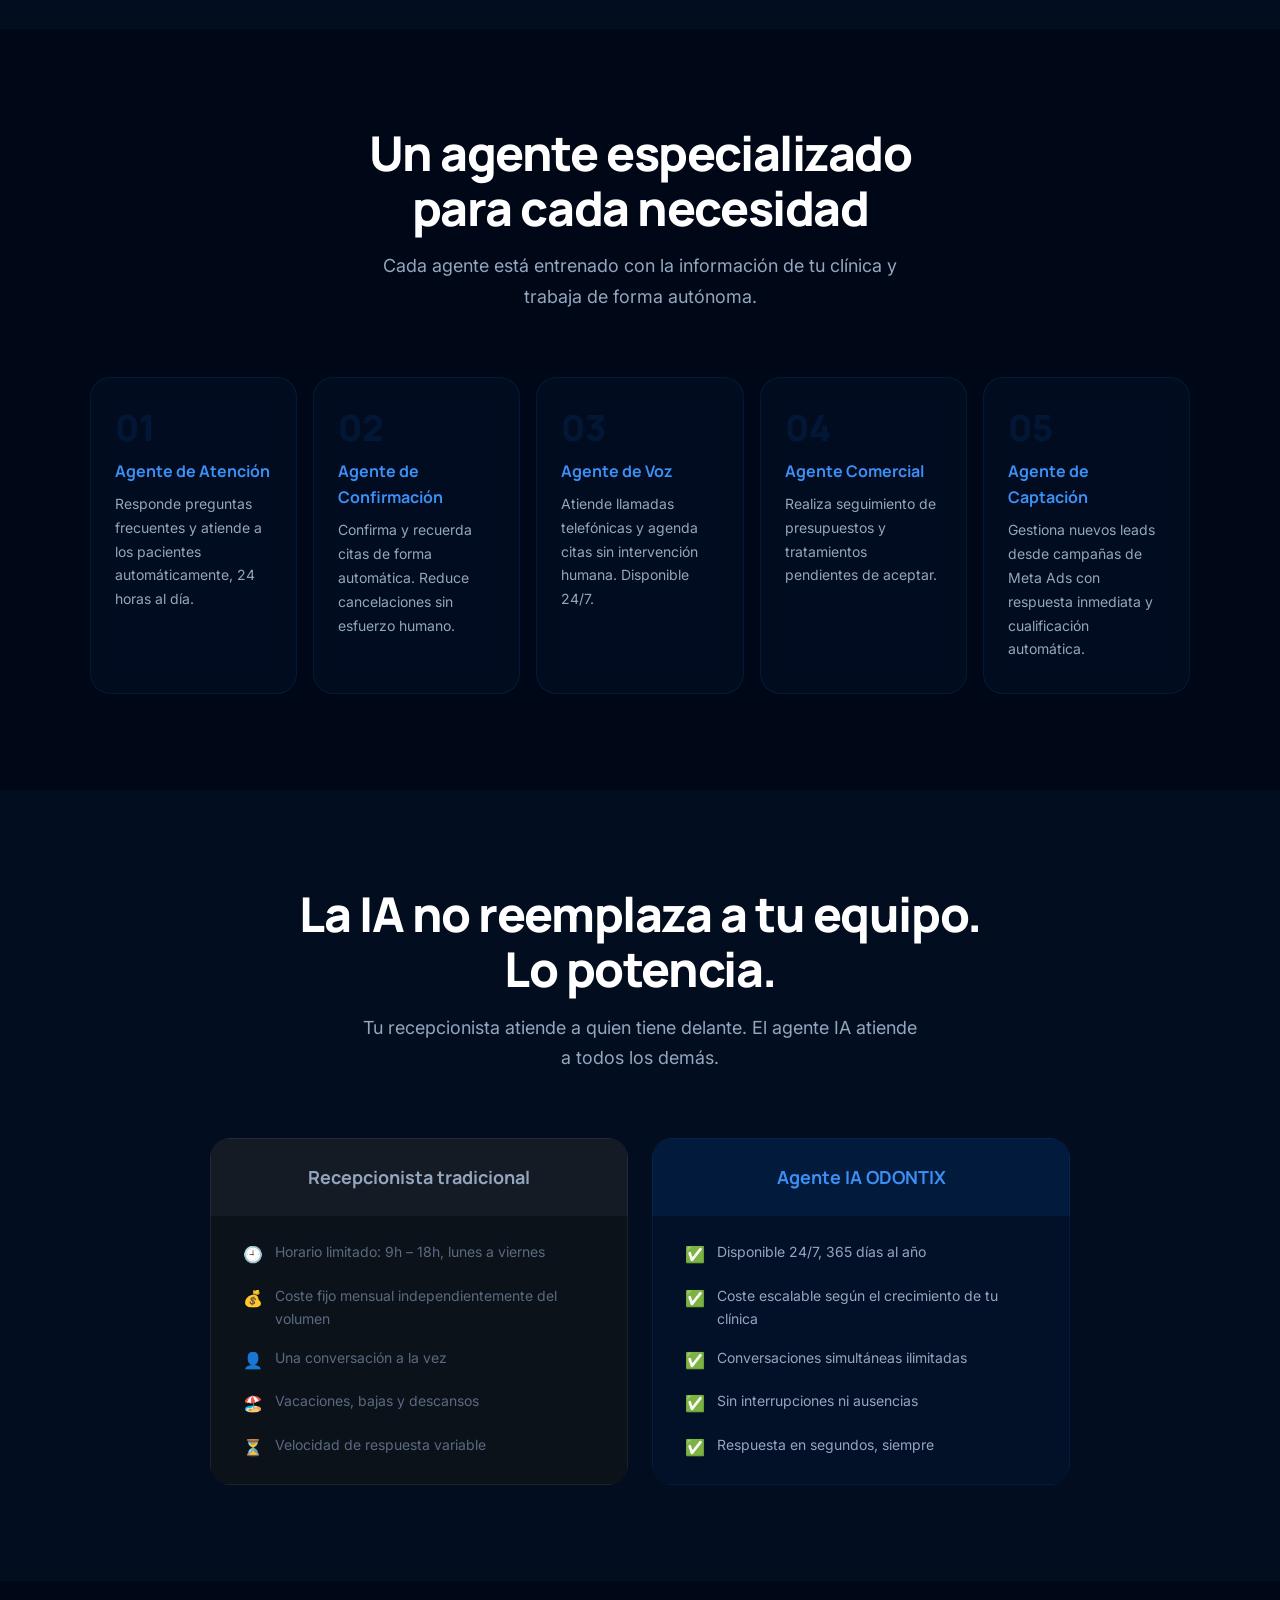
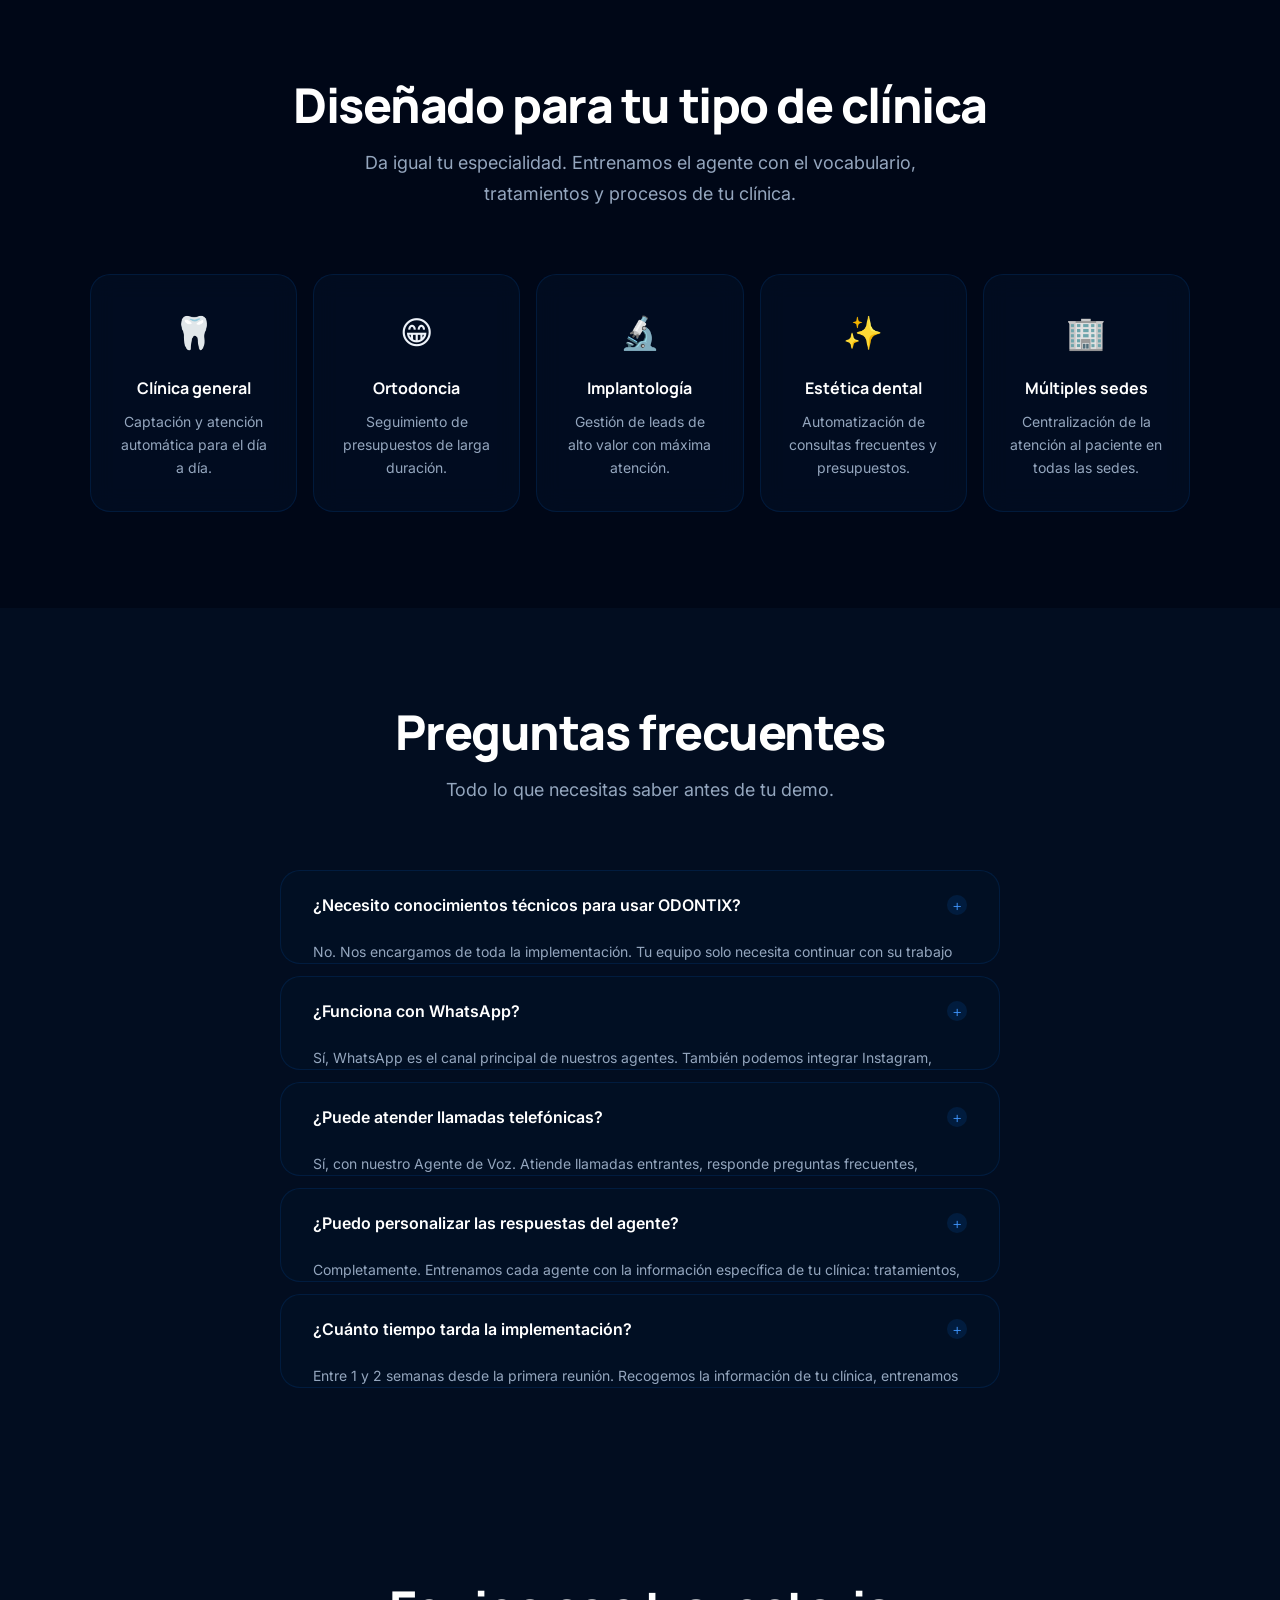
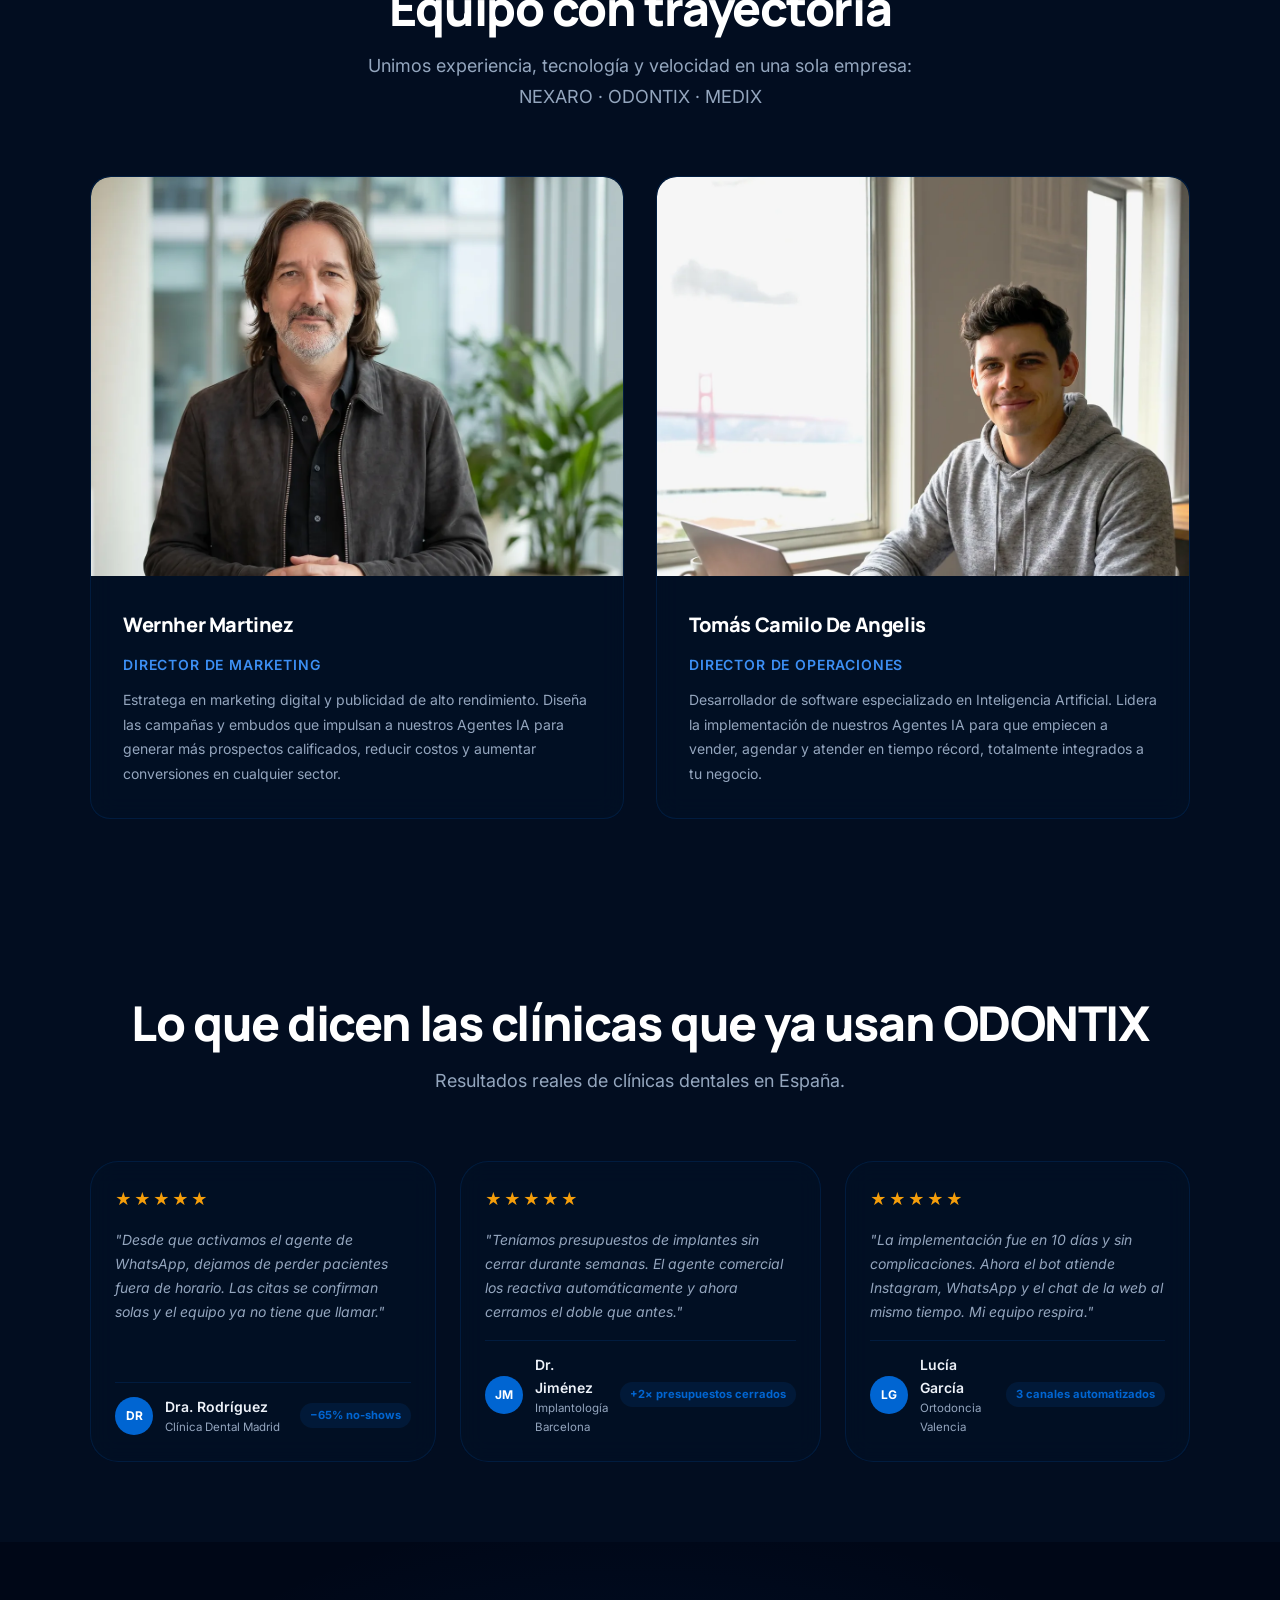
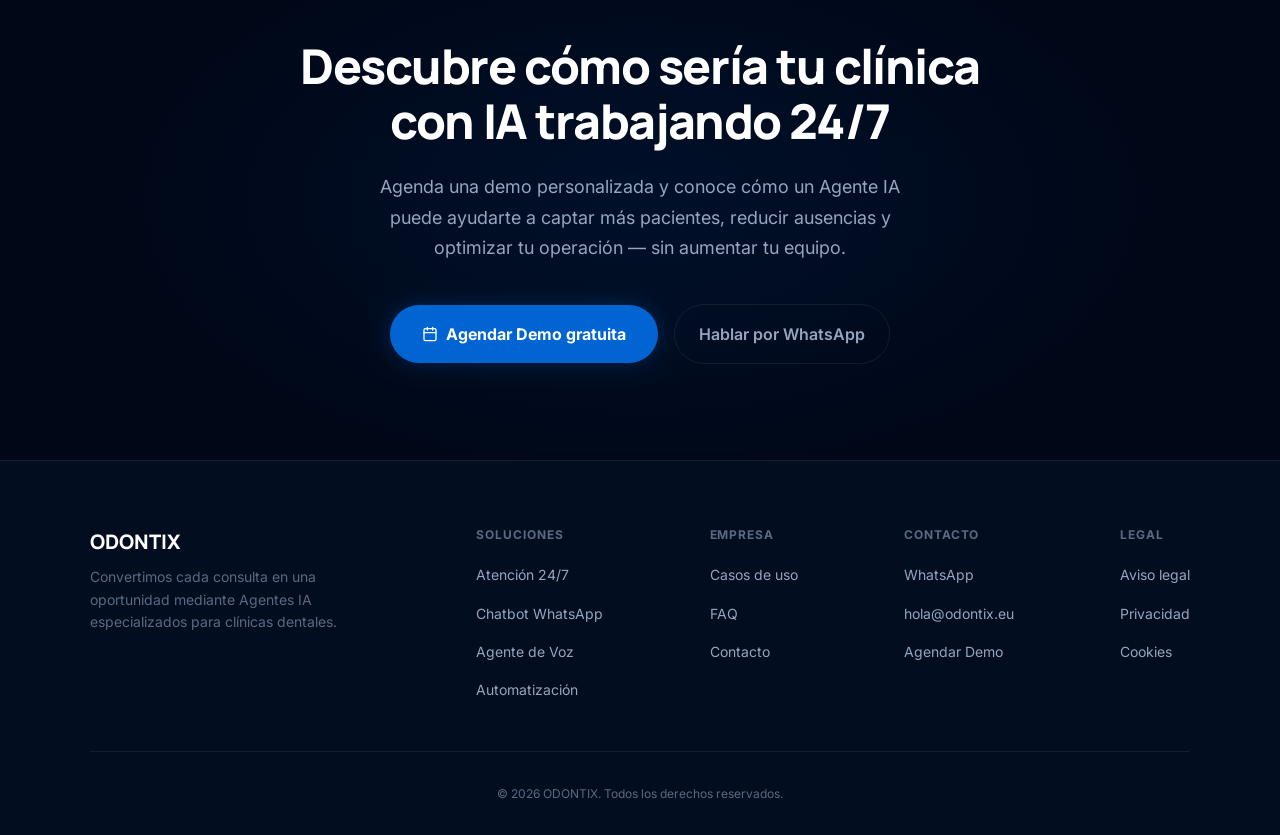
==== commit 8ce16085: "Optimizar imágenes: convertir a WebP y redimensionar al tamaño real de uso Convierte Tomas.png, Wern" ====
--- a/index.html
+++ b/index.html
@@ -120,7 +120,7 @@
 
     <!-- Cabecera imagen full-width -->
     <div class="hero-cover">
-      <img src="paraodontix..png" alt="ODONTIX — Agentes IA para Clínicas Dentales" class="hero-cover-img" />
+      <img src="paraodontix.webp" alt="ODONTIX — Agentes IA para Clínicas Dentales" class="hero-cover-img" width="1536" height="1024" />
       <div class="hero-cover-overlay" aria-hidden="true"></div>
     </div>
 
@@ -499,7 +499,7 @@
       <div class="team-grid">
         <div class="team-card glass-card" data-aos data-aos-delay="100">
           <div class="team-photo-wrap">
-            <img src="Wernher.png" alt="Wernher Martinez — Director de Marketing" class="team-photo" loading="lazy" />
+            <img src="Wernher.webp" alt="Wernher Martinez — Director de Marketing" class="team-photo" loading="lazy" width="1200" height="1198" />
           </div>
           <div class="team-info">
             <h3 class="team-name">Wernher Martinez</h3>
@@ -510,7 +510,7 @@
 
         <div class="team-card glass-card" data-aos data-aos-delay="200">
           <div class="team-photo-wrap">
-            <img src="Tomas.png" alt="Tomás Camilo De Angelis — Director de Operaciones" class="team-photo" loading="lazy" />
+            <img src="Tomas.webp" alt="Tomás Camilo De Angelis — Director de Operaciones" class="team-photo" loading="lazy" width="1177" height="1200" />
           </div>
           <div class="team-info">
             <h3 class="team-name">Tomás Camilo De Angelis</h3>
@@ -652,7 +652,7 @@
     <!-- Burbuja toggle -->
     <button id="chatToggle" class="chat-toggle" aria-label="Abrir chat" aria-expanded="false">
       <!-- Icono chat -->
-      <img class="chat-icon-open" src="iconochatbot.png" alt="" aria-hidden="true" />
+      <img class="chat-icon-open" src="iconochatbot.webp" alt="" aria-hidden="true" width="160" height="160" />
       <!-- Icono cerrar -->
       <svg class="chat-icon-close" width="22" height="22" viewBox="0 0 24 24" fill="none" stroke="currentColor" stroke-width="2.5" stroke-linecap="round" aria-hidden="true"><line x1="18" y1="6" x2="6" y2="18"/><line x1="6" y1="6" x2="18" y2="18"/></svg>
       <span class="chat-badge" aria-hidden="true"></span>
